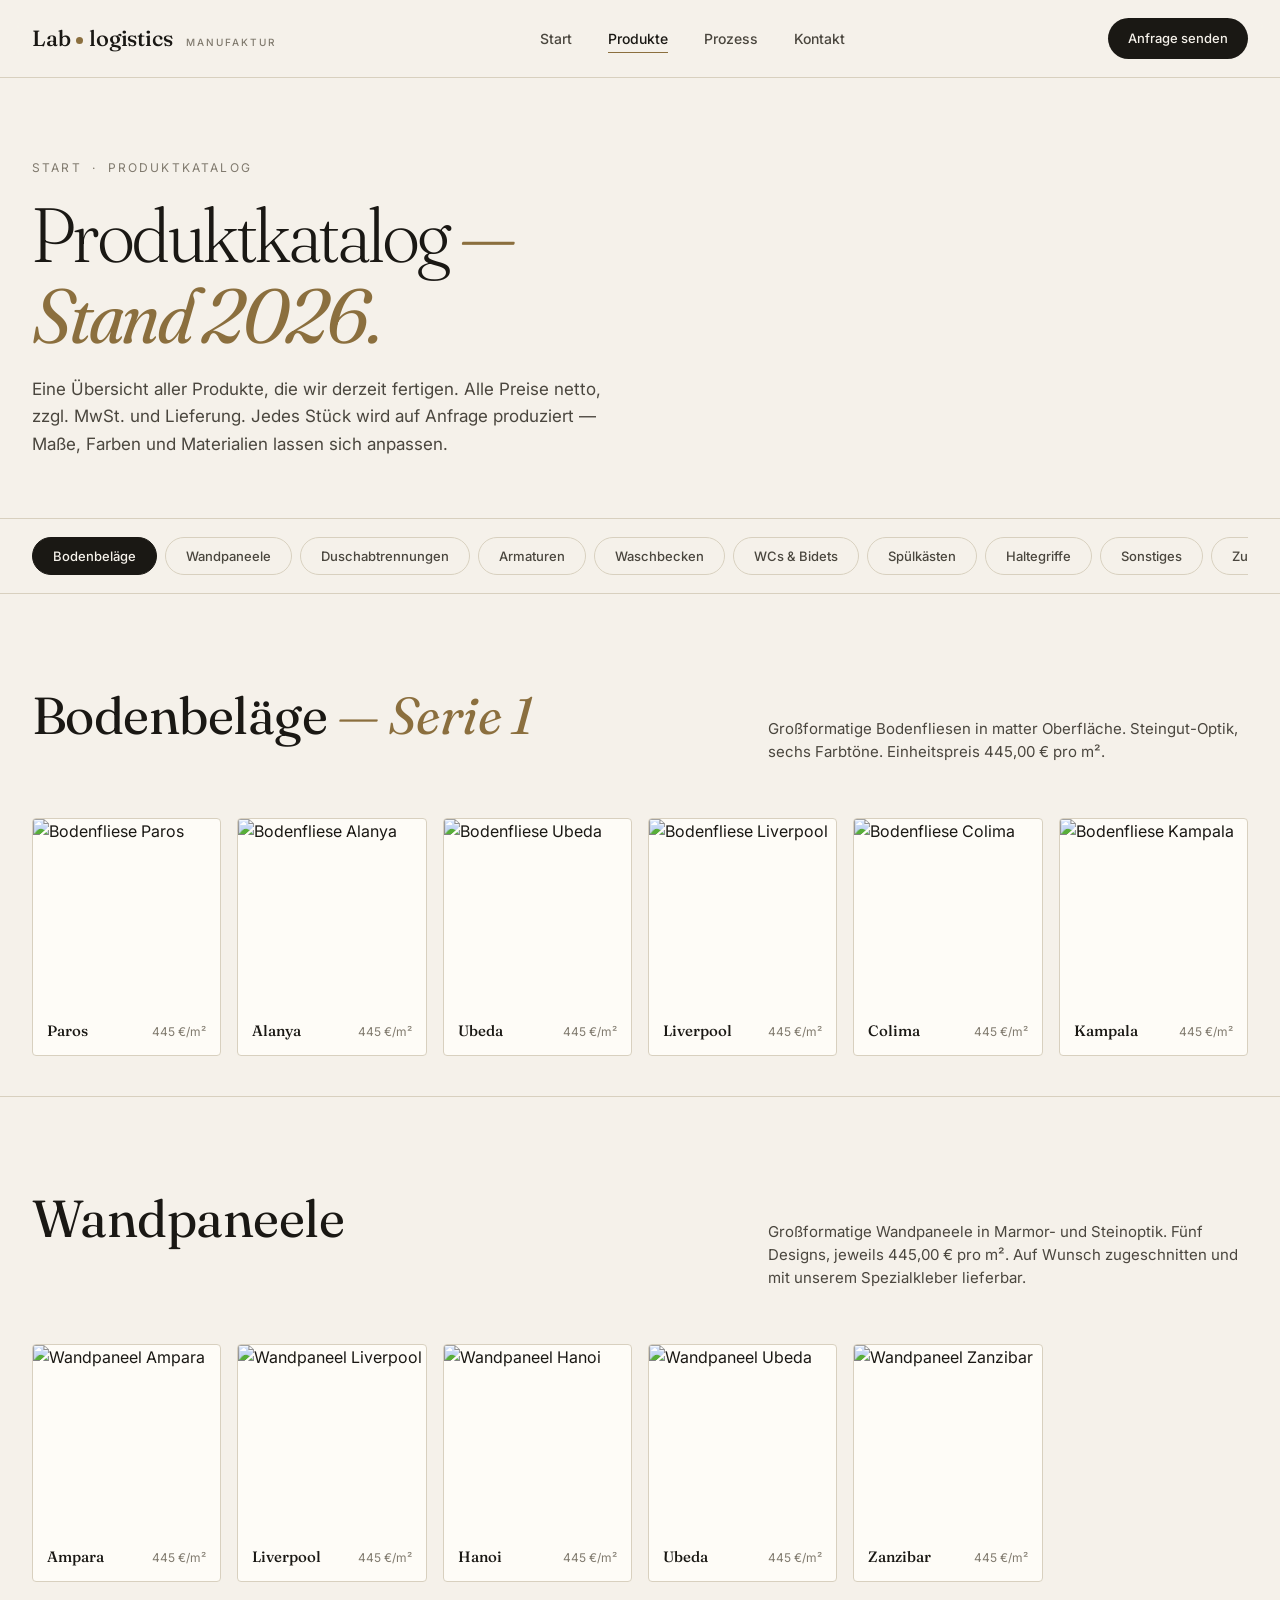
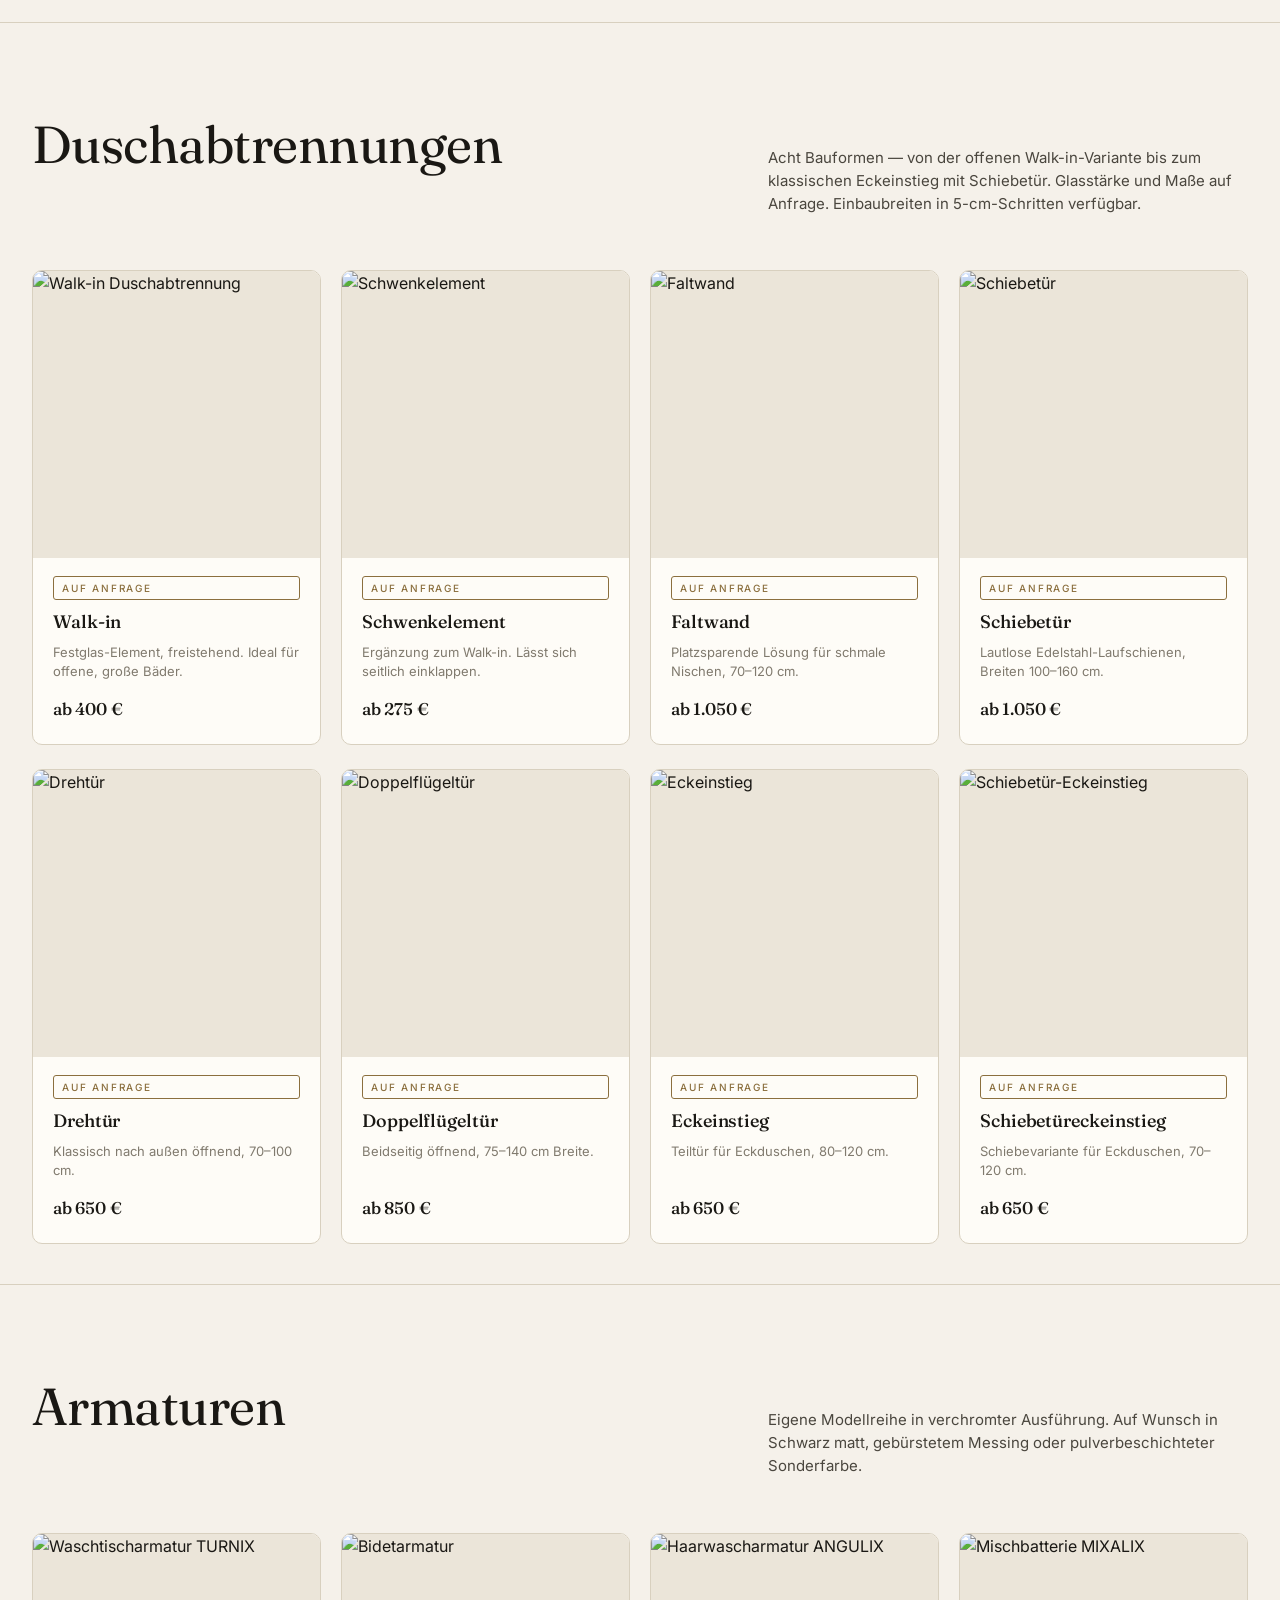
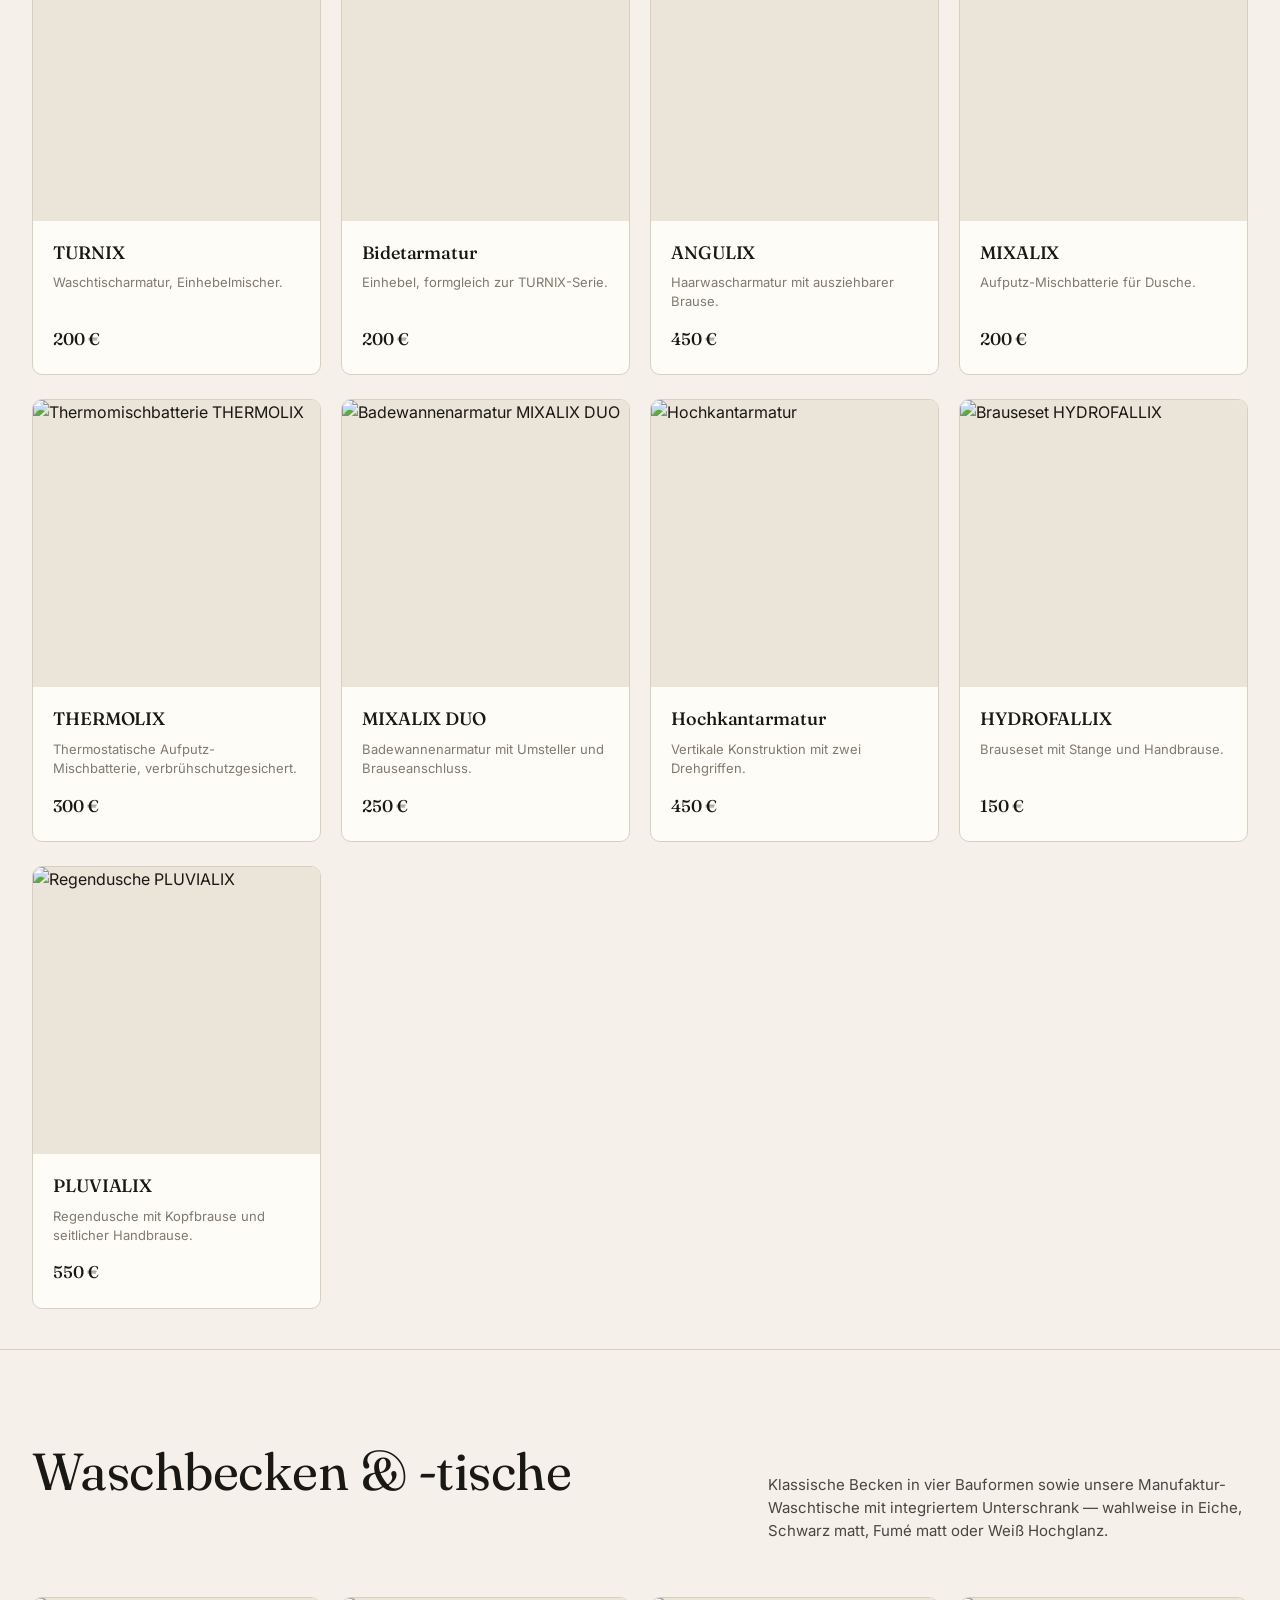
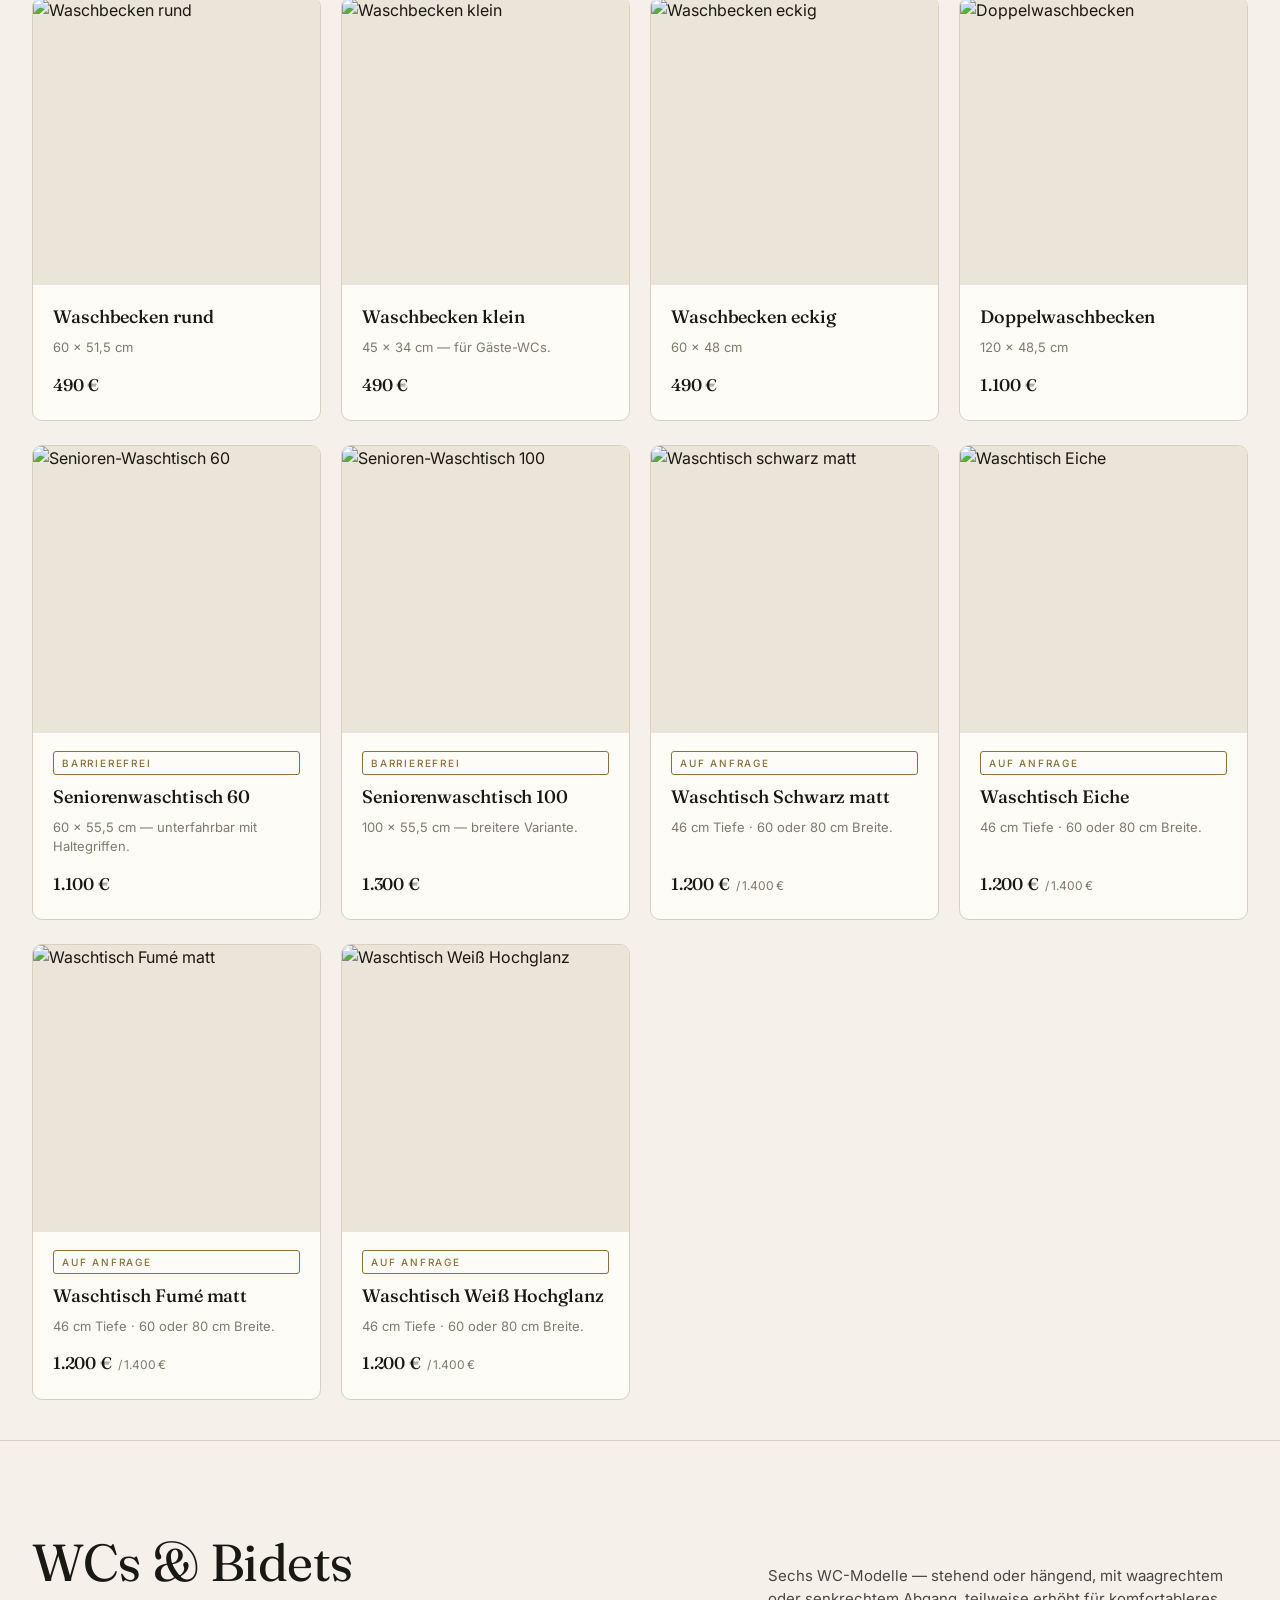
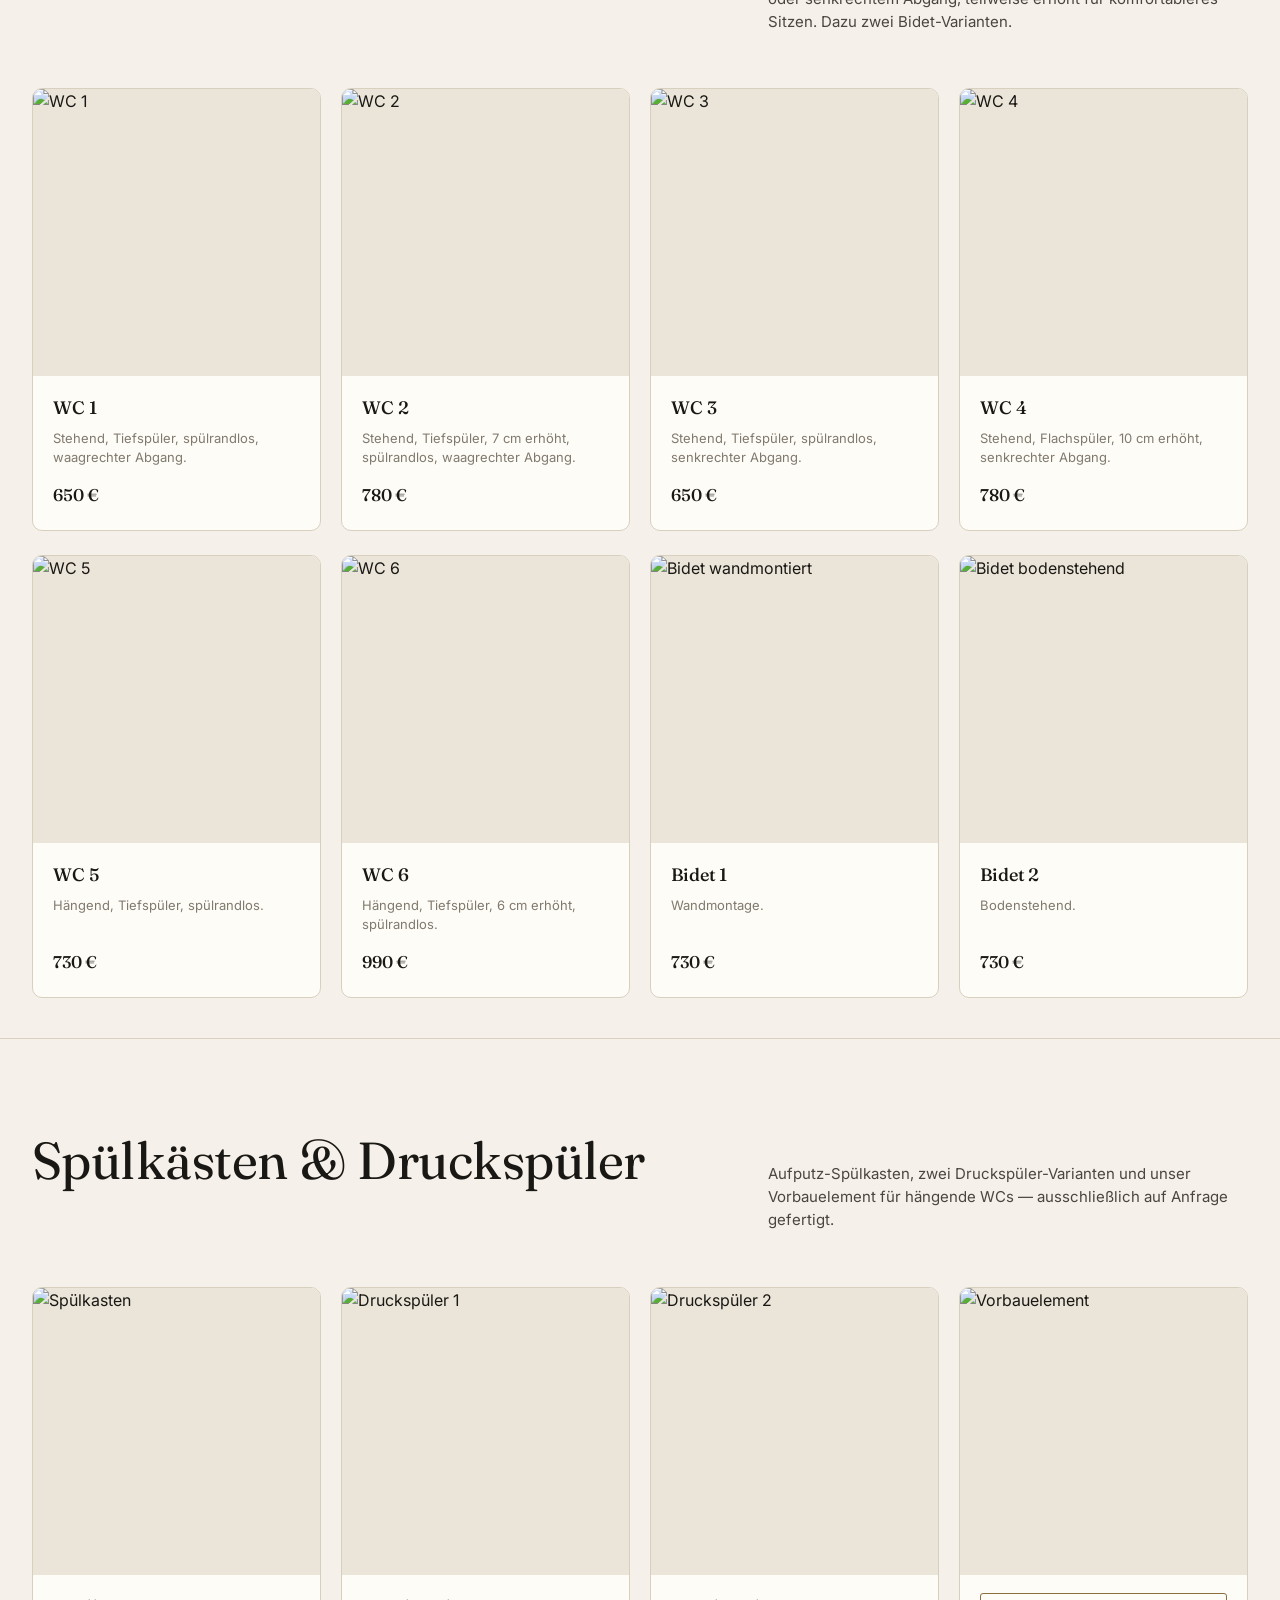
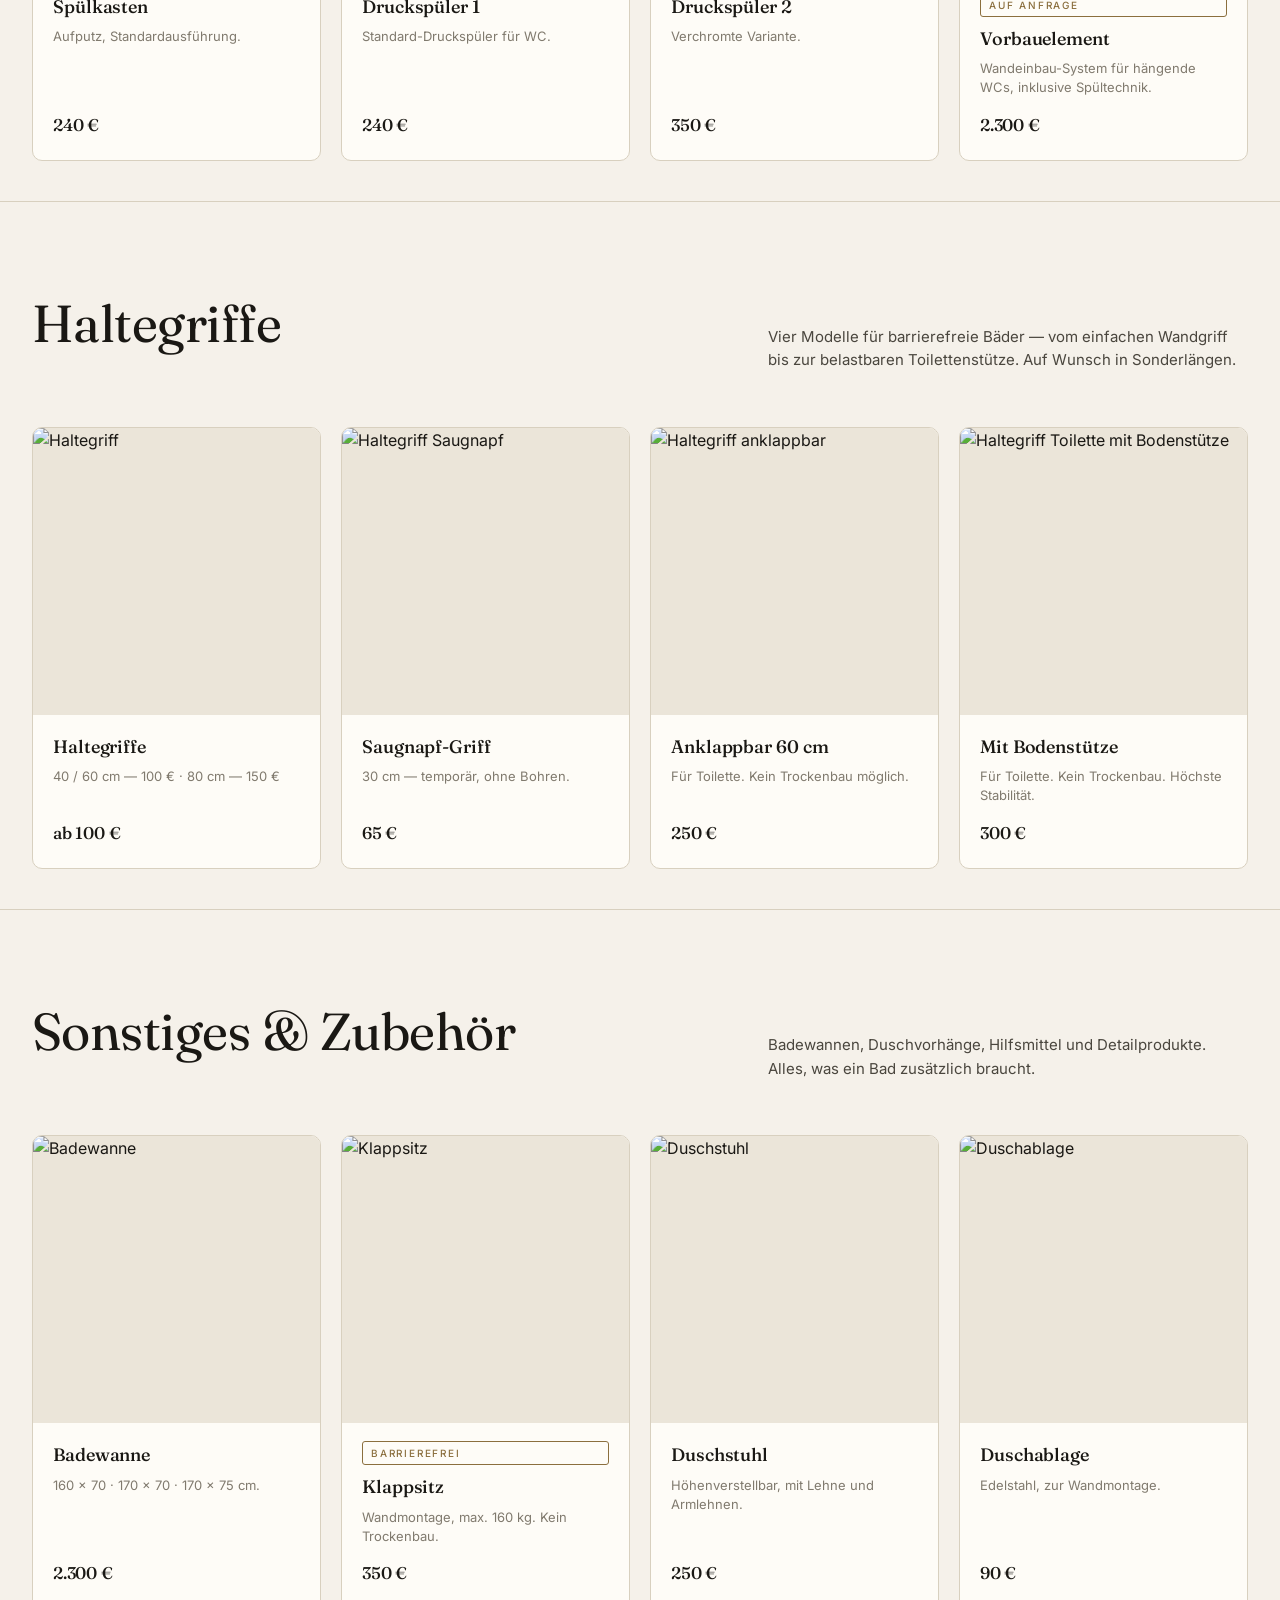
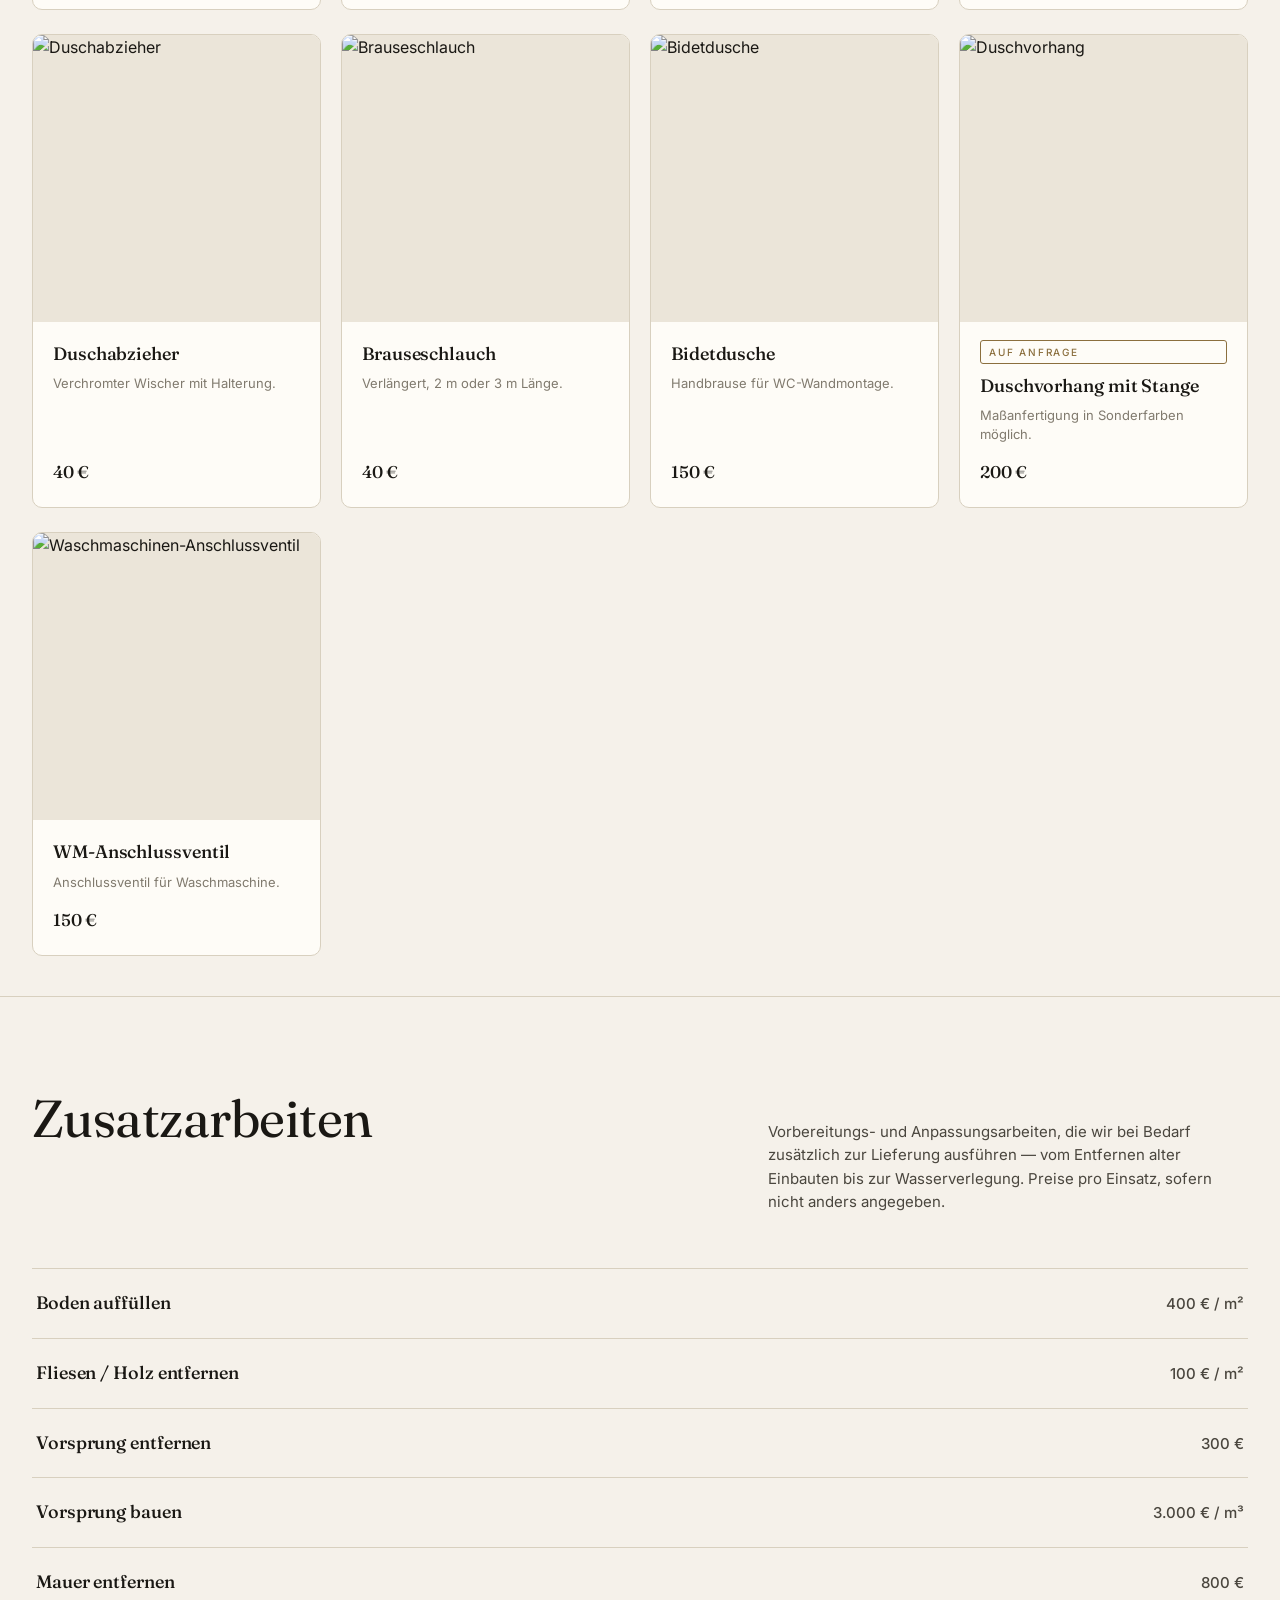
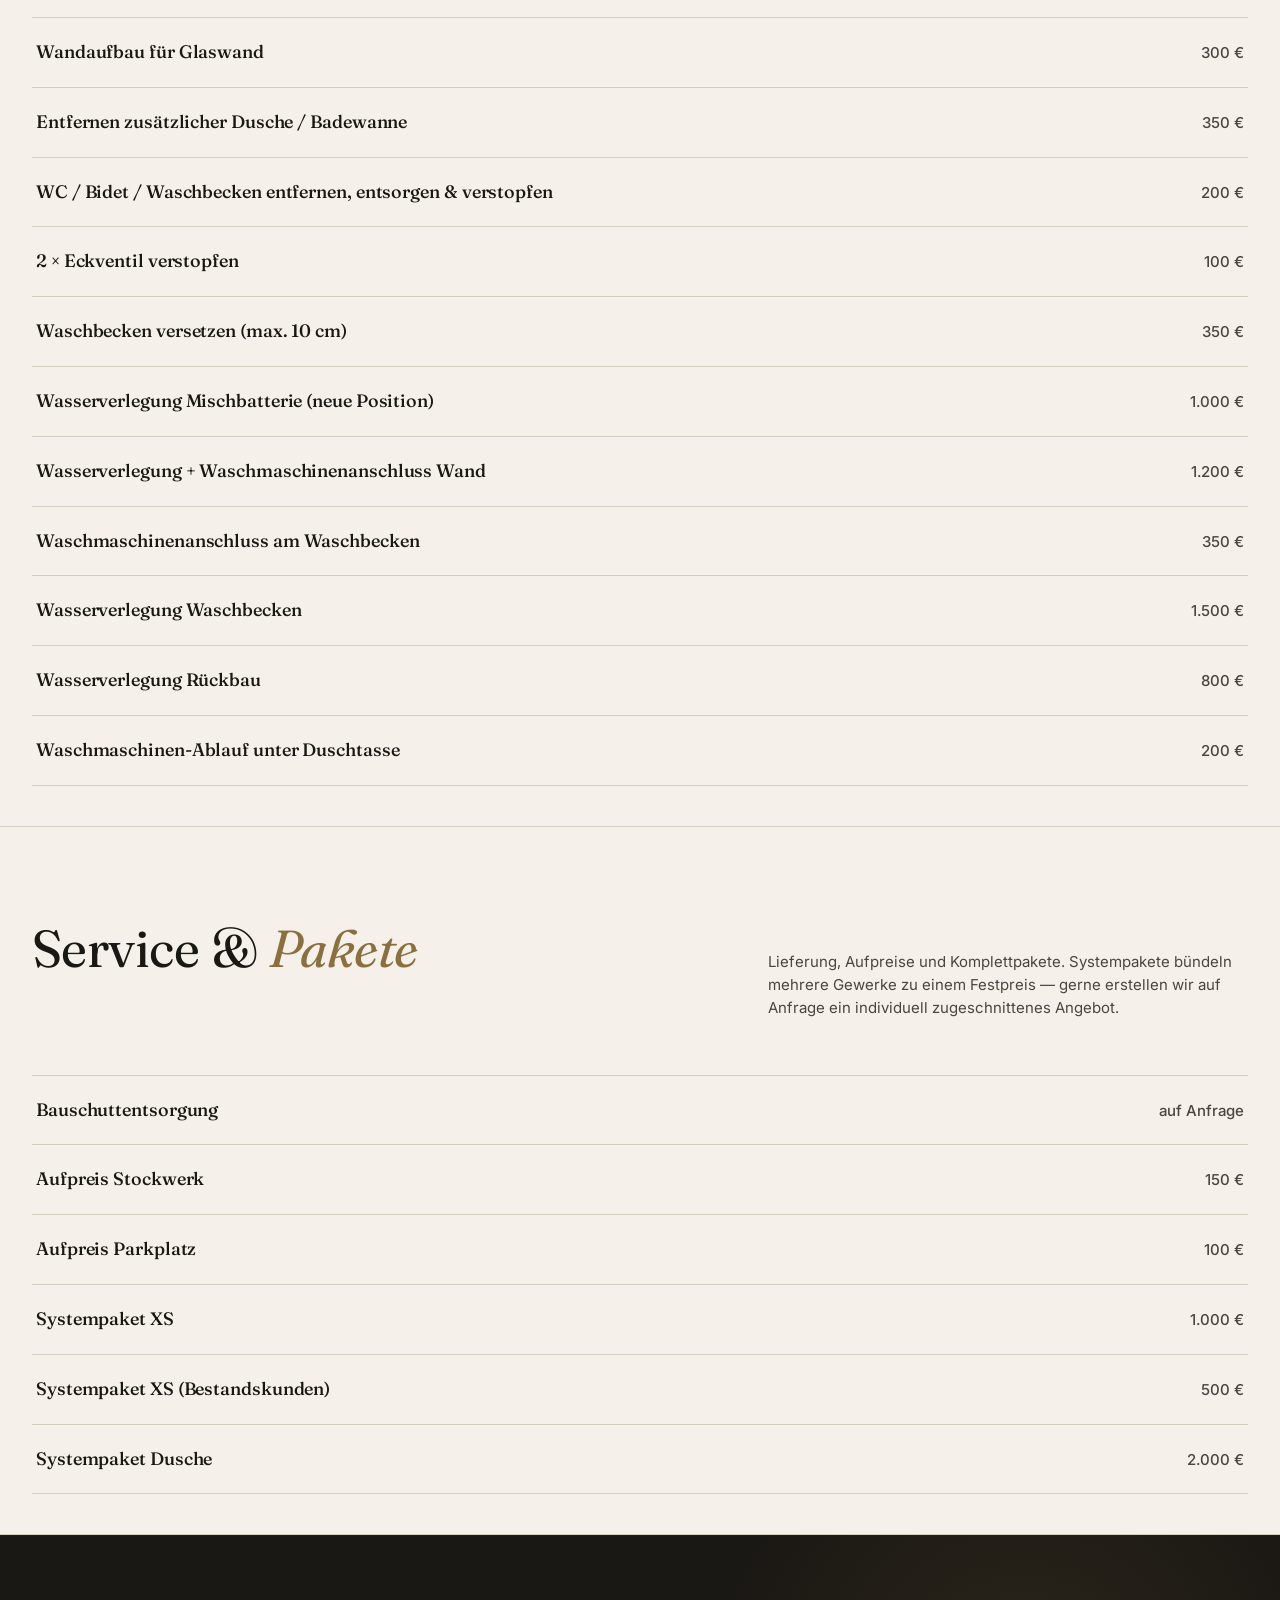
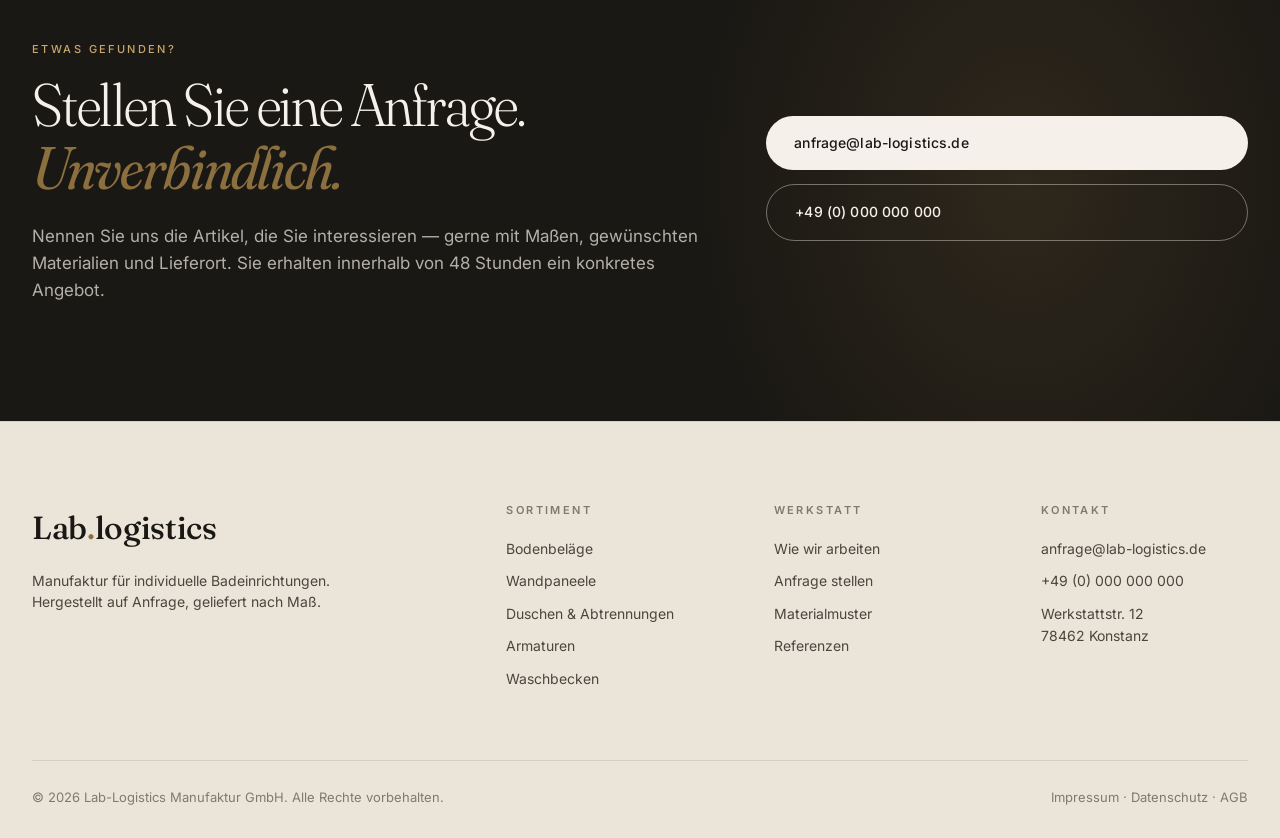
==== produkte.html @ f377625e "Layout + Produkte - ohne Bilder" ====
<!DOCTYPE html>
<html lang="de">
<head>
  <meta charset="UTF-8">
  <meta name="viewport" content="width=device-width, initial-scale=1.0">
  <title>Produktkatalog — Lab-Logistics</title>
  <meta name="description" content="Aktueller Produktkatalog von Lab-Logistics: Bodenbeläge, Wandpaneele, Duschabtrennungen, Armaturen, Waschbecken, WCs und Zubehör — auf Anfrage gefertigt.">
  <link rel="stylesheet" href="style.css">
  <link rel="preconnect" href="https://fonts.googleapis.com">
  <link rel="preconnect" href="https://fonts.gstatic.com" crossorigin>
</head>
<body>

  <!-- ======== NAV ======== -->
  <nav class="nav">
    <div class="nav-inner">
      <a href="index.html" class="brand">
        Lab<span class="dot"></span>logistics
        <small>Manufaktur</small>
      </a>
      <ul class="nav-links">
        <li><a href="index.html">Start</a></li>
        <li><a href="produkte.html" class="active">Produkte</a></li>
        <li><a href="index.html#prozess">Prozess</a></li>
        <li><a href="index.html#kontakt">Kontakt</a></li>
      </ul>
      <a href="index.html#kontakt" class="nav-cta">Anfrage senden</a>
      <button class="nav-toggle" aria-label="Menu">
        <span></span><span></span><span></span>
      </button>
    </div>
  </nav>

  <!-- ======== PAGE HERO ======== -->
  <header class="page-hero">
    <div class="container">
      <div class="breadcrumb">
        <a href="index.html">Start</a> &nbsp;·&nbsp; Produktkatalog
      </div>
      <h1 class="display">Produkt­katalog <em>— Stand 2026.</em></h1>
      <p>
        Eine Übersicht aller Produkte, die wir derzeit fertigen. Alle Preise
        netto, zzgl. MwSt. und Lieferung. Jedes Stück wird auf Anfrage produziert
        — Maße, Farben und Materialien lassen sich anpassen.
      </p>
    </div>
  </header>

  <!-- ======== CATEGORY NAV ======== -->
  <nav class="cat-nav">
    <div class="container">
      <div class="cat-nav-inner">
        <button class="cat-pill active" data-target="boden">Bodenbeläge</button>
        <button class="cat-pill" data-target="wand">Wandpaneele</button>
        <button class="cat-pill" data-target="duschen">Duschabtrennungen</button>
        <button class="cat-pill" data-target="armaturen">Armaturen</button>
        <button class="cat-pill" data-target="waschbecken">Waschbecken</button>
        <button class="cat-pill" data-target="wc">WCs & Bidets</button>
        <button class="cat-pill" data-target="spuelkasten">Spülkästen</button>
        <button class="cat-pill" data-target="haltegriffe">Haltegriffe</button>
        <button class="cat-pill" data-target="sonstiges">Sonstiges</button>
        <button class="cat-pill" data-target="zusatzarbeiten">Zusatzarbeiten</button>
        <button class="cat-pill" data-target="service">Service &amp; Pakete</button>
      </div>
    </div>
  </nav>

  <!-- ======== BÖDEN ======== -->
  <section class="cat-block" id="boden">
    <div class="container">
      <div class="cat-block-head">
        <h2>Boden­beläge <em>— Serie 1</em></h2>
        <p class="lede">
          Großformatige Bodenfliesen in matter Oberfläche. Steingut-Optik, sechs
          Farbtöne. Einheitspreis 445,00 € pro m².
        </p>
      </div>

      <div class="swatch-grid">
        <div class="swatch">
          <div class="tile"><img src="img/products/boden-paros.jpg" alt="Bodenfliese Paros"></div>
          <div class="lbl"><span class="name">Paros</span><span class="pr">445 €/m²</span></div>
        </div>
        <div class="swatch">
          <div class="tile"><img src="img/products/boden-alanya.jpg" alt="Bodenfliese Alanya"></div>
          <div class="lbl"><span class="name">Alanya</span><span class="pr">445 €/m²</span></div>
        </div>
        <div class="swatch">
          <div class="tile"><img src="img/products/boden-ubeda-boden.jpg" alt="Bodenfliese Ubeda"></div>
          <div class="lbl"><span class="name">Ubeda</span><span class="pr">445 €/m²</span></div>
        </div>
        <div class="swatch">
          <div class="tile"><img src="img/products/boden-liverpool-boden.jpg" alt="Bodenfliese Liverpool"></div>
          <div class="lbl"><span class="name">Liverpool</span><span class="pr">445 €/m²</span></div>
        </div>
        <div class="swatch">
          <div class="tile"><img src="img/products/boden-colima.jpg" alt="Bodenfliese Colima"></div>
          <div class="lbl"><span class="name">Colima</span><span class="pr">445 €/m²</span></div>
        </div>
        <div class="swatch">
          <div class="tile"><img src="img/products/boden-kampala.jpg" alt="Bodenfliese Kampala"></div>
          <div class="lbl"><span class="name">Kampala</span><span class="pr">445 €/m²</span></div>
        </div>
      </div>
    </div>
  </section>

  <!-- ======== WANDPANEELE ======== -->
  <section class="cat-block" id="wand">
    <div class="container">
      <div class="cat-block-head">
        <h2>Wand­paneele</h2>
        <p class="lede">
          Großformatige Wandpaneele in Marmor- und Steinoptik. Fünf Designs,
          jeweils 445,00 € pro m². Auf Wunsch zugeschnitten und mit unserem
          Spezialkleber lieferbar.
        </p>
      </div>

      <div class="swatch-grid">
        <div class="swatch">
          <div class="tile"><img src="img/products/wand-ampara.jpg" alt="Wandpaneel Ampara"></div>
          <div class="lbl"><span class="name">Ampara</span><span class="pr">445 €/m²</span></div>
        </div>
        <div class="swatch">
          <div class="tile"><img src="img/products/wand-liverpool-wand.jpg" alt="Wandpaneel Liverpool"></div>
          <div class="lbl"><span class="name">Liverpool</span><span class="pr">445 €/m²</span></div>
        </div>
        <div class="swatch">
          <div class="tile"><img src="img/products/wand-hanoi.jpg" alt="Wandpaneel Hanoi"></div>
          <div class="lbl"><span class="name">Hanoi</span><span class="pr">445 €/m²</span></div>
        </div>
        <div class="swatch">
          <div class="tile"><img src="img/products/wand-ubeda-wand.jpg" alt="Wandpaneel Ubeda"></div>
          <div class="lbl"><span class="name">Ubeda</span><span class="pr">445 €/m²</span></div>
        </div>
        <div class="swatch">
          <div class="tile"><img src="img/products/wand-zanzibar.jpg" alt="Wandpaneel Zanzibar"></div>
          <div class="lbl"><span class="name">Zanzibar</span><span class="pr">445 €/m²</span></div>
        </div>
      </div>
    </div>
  </section>

  <!-- ======== DUSCHABTRENNUNGEN ======== -->
  <section class="cat-block" id="duschen">
    <div class="container">
      <div class="cat-block-head">
        <h2>Dusch­abtrennungen</h2>
        <p class="lede">
          Acht Bauformen — von der offenen Walk-in-Variante bis zum klassischen
          Eckeinstieg mit Schiebetür. Glasstärke und Maße auf Anfrage.
          Einbaubreiten in 5-cm-Schritten verfügbar.
        </p>
      </div>

      <div class="prod-grid">
        <article class="prod">
          <div class="ph"><img src="img/products/dusch-walk-in.jpg" alt="Walk-in Duschabtrennung"></div>
          <div class="prod-body">
            <span class="req-tag">auf Anfrage</span>
            <h3 class="prod-name">Walk-in</h3>
            <p class="prod-meta">Festglas-Element, freistehend. Ideal für offene, große Bäder.</p>
            <span class="prod-price">ab 400 €</span>
          </div>
        </article>

        <article class="prod">
          <div class="ph"><img src="img/products/dusch-schwenkelement.jpg" alt="Schwenkelement"></div>
          <div class="prod-body">
            <span class="req-tag">auf Anfrage</span>
            <h3 class="prod-name">Schwenk­element</h3>
            <p class="prod-meta">Ergänzung zum Walk-in. Lässt sich seitlich einklappen.</p>
            <span class="prod-price">ab 275 €</span>
          </div>
        </article>

        <article class="prod">
          <div class="ph"><img src="img/products/dusch-faltwand.jpg" alt="Faltwand"></div>
          <div class="prod-body">
            <span class="req-tag">auf Anfrage</span>
            <h3 class="prod-name">Faltwand</h3>
            <p class="prod-meta">Platzsparende Lösung für schmale Nischen, 70–120 cm.</p>
            <span class="prod-price">ab 1.050 €</span>
          </div>
        </article>

        <article class="prod">
          <div class="ph"><img src="img/products/dusch-schiebetuer.jpg" alt="Schiebetür"></div>
          <div class="prod-body">
            <span class="req-tag">auf Anfrage</span>
            <h3 class="prod-name">Schiebetür</h3>
            <p class="prod-meta">Lautlose Edelstahl-Laufschienen, Breiten 100–160 cm.</p>
            <span class="prod-price">ab 1.050 €</span>
          </div>
        </article>

        <article class="prod">
          <div class="ph"><img src="img/products/dusch-tuer.jpg" alt="Drehtür"></div>
          <div class="prod-body">
            <span class="req-tag">auf Anfrage</span>
            <h3 class="prod-name">Dreh­tür</h3>
            <p class="prod-meta">Klassisch nach außen öffnend, 70–100 cm.</p>
            <span class="prod-price">ab 650 €</span>
          </div>
        </article>

        <article class="prod">
          <div class="ph"><img src="img/products/dusch-doppelfluegeltuer.jpg" alt="Doppelflügeltür"></div>
          <div class="prod-body">
            <span class="req-tag">auf Anfrage</span>
            <h3 class="prod-name">Doppel­flügeltür</h3>
            <p class="prod-meta">Beidseitig öffnend, 75–140 cm Breite.</p>
            <span class="prod-price">ab 850 €</span>
          </div>
        </article>

        <article class="prod">
          <div class="ph"><img src="img/products/dusch-eckeinstieg.jpg" alt="Eckeinstieg"></div>
          <div class="prod-body">
            <span class="req-tag">auf Anfrage</span>
            <h3 class="prod-name">Eck­einstieg</h3>
            <p class="prod-meta">Teiltür für Eckduschen, 80–120 cm.</p>
            <span class="prod-price">ab 650 €</span>
          </div>
        </article>

        <article class="prod">
          <div class="ph"><img src="img/products/dusch-schiebetuereckeinstieg.jpg" alt="Schiebetür-Eckeinstieg"></div>
          <div class="prod-body">
            <span class="req-tag">auf Anfrage</span>
            <h3 class="prod-name">Schiebetür­eckeinstieg</h3>
            <p class="prod-meta">Schiebevariante für Eckduschen, 70–120 cm.</p>
            <span class="prod-price">ab 650 €</span>
          </div>
        </article>
      </div>
    </div>
  </section>

  <!-- ======== ARMATUREN ======== -->
  <section class="cat-block" id="armaturen">
    <div class="container">
      <div class="cat-block-head">
        <h2>Armaturen</h2>
        <p class="lede">
          Eigene Modellreihe in verchromter Ausführung. Auf Wunsch in Schwarz
          matt, gebürstetem Messing oder pulverbeschichteter Sonderfarbe.
        </p>
      </div>

      <div class="prod-grid">
        <article class="prod">
          <div class="ph"><img src="img/products/armatur-waschtisch.jpg" alt="Waschtischarmatur TURNIX"></div>
          <div class="prod-body">
            <h3 class="prod-name">TURNIX</h3>
            <p class="prod-meta">Waschtischarmatur, Einhebelmischer.</p>
            <span class="prod-price">200 €</span>
          </div>
        </article>

        <article class="prod">
          <div class="ph"><img src="img/products/armatur-bidet.jpg" alt="Bidetarmatur"></div>
          <div class="prod-body">
            <h3 class="prod-name">Bidet­armatur</h3>
            <p class="prod-meta">Einhebel, formgleich zur TURNIX-Serie.</p>
            <span class="prod-price">200 €</span>
          </div>
        </article>

        <article class="prod">
          <div class="ph"><img src="img/products/armatur-haarwasch.jpg" alt="Haarwascharmatur ANGULIX"></div>
          <div class="prod-body">
            <h3 class="prod-name">ANGULIX</h3>
            <p class="prod-meta">Haarwascharmatur mit ausziehbarer Brause.</p>
            <span class="prod-price">450 €</span>
          </div>
        </article>

        <article class="prod">
          <div class="ph"><img src="img/products/armatur-mischbatterie.jpg" alt="Mischbatterie MIXALIX"></div>
          <div class="prod-body">
            <h3 class="prod-name">MIXALIX</h3>
            <p class="prod-meta">Aufputz-Mischbatterie für Dusche.</p>
            <span class="prod-price">200 €</span>
          </div>
        </article>

        <article class="prod">
          <div class="ph"><img src="img/products/armatur-thermo.jpg" alt="Thermomischbatterie THERMOLIX"></div>
          <div class="prod-body">
            <h3 class="prod-name">THERMOLIX</h3>
            <p class="prod-meta">Thermostatische Aufputz-Mischbatterie, verbrühschutzgesichert.</p>
            <span class="prod-price">300 €</span>
          </div>
        </article>

        <article class="prod">
          <div class="ph"><img src="img/products/armatur-badewanne.jpg" alt="Badewannenarmatur MIXALIX DUO"></div>
          <div class="prod-body">
            <h3 class="prod-name">MIXALIX DUO</h3>
            <p class="prod-meta">Badewannenarmatur mit Umsteller und Brauseanschluss.</p>
            <span class="prod-price">250 €</span>
          </div>
        </article>

        <article class="prod">
          <div class="ph"><img src="img/products/armatur-hochkant.jpg" alt="Hochkantarmatur"></div>
          <div class="prod-body">
            <h3 class="prod-name">Hochkant­armatur</h3>
            <p class="prod-meta">Vertikale Konstruktion mit zwei Drehgriffen.</p>
            <span class="prod-price">450 €</span>
          </div>
        </article>

        <article class="prod">
          <div class="ph"><img src="img/products/armatur-brauseset.jpg" alt="Brauseset HYDROFALLIX"></div>
          <div class="prod-body">
            <h3 class="prod-name">HYDROFALLIX</h3>
            <p class="prod-meta">Brauseset mit Stange und Handbrause.</p>
            <span class="prod-price">150 €</span>
          </div>
        </article>

        <article class="prod">
          <div class="ph"><img src="img/products/armatur-regendusche.jpg" alt="Regendusche PLUVIALIX"></div>
          <div class="prod-body">
            <h3 class="prod-name">PLUVIALIX</h3>
            <p class="prod-meta">Regendusche mit Kopfbrause und seitlicher Handbrause.</p>
            <span class="prod-price">550 €</span>
          </div>
        </article>
      </div>
    </div>
  </section>

  <!-- ======== WASCHBECKEN ======== -->
  <section class="cat-block" id="waschbecken">
    <div class="container">
      <div class="cat-block-head">
        <h2>Wasch­becken &amp; -tische</h2>
        <p class="lede">
          Klassische Becken in vier Bauformen sowie unsere Manufaktur-Waschtische
          mit integriertem Unterschrank — wahlweise in Eiche, Schwarz matt,
          Fumé matt oder Weiß Hochglanz.
        </p>
      </div>

      <div class="prod-grid">
        <article class="prod">
          <div class="ph"><img src="img/products/wb-rund.jpg" alt="Waschbecken rund"></div>
          <div class="prod-body">
            <h3 class="prod-name">Waschbecken rund</h3>
            <p class="prod-meta">60 × 51,5 cm</p>
            <span class="prod-price">490 €</span>
          </div>
        </article>

        <article class="prod">
          <div class="ph"><img src="img/products/wb-klein.jpg" alt="Waschbecken klein"></div>
          <div class="prod-body">
            <h3 class="prod-name">Waschbecken klein</h3>
            <p class="prod-meta">45 × 34 cm — für Gäste-WCs.</p>
            <span class="prod-price">490 €</span>
          </div>
        </article>

        <article class="prod">
          <div class="ph"><img src="img/products/wb-eckig.jpg" alt="Waschbecken eckig"></div>
          <div class="prod-body">
            <h3 class="prod-name">Waschbecken eckig</h3>
            <p class="prod-meta">60 × 48 cm</p>
            <span class="prod-price">490 €</span>
          </div>
        </article>

        <article class="prod">
          <div class="ph"><img src="img/products/wb-doppel.jpg" alt="Doppelwaschbecken"></div>
          <div class="prod-body">
            <h3 class="prod-name">Doppel­waschbecken</h3>
            <p class="prod-meta">120 × 48,5 cm</p>
            <span class="prod-price">1.100 €</span>
          </div>
        </article>

        <article class="prod">
          <div class="ph"><img src="img/products/wb-senior-60.jpg" alt="Senioren-Waschtisch 60"></div>
          <div class="prod-body">
            <span class="req-tag">barrierefrei</span>
            <h3 class="prod-name">Senioren­waschtisch 60</h3>
            <p class="prod-meta">60 × 55,5 cm — unterfahrbar mit Haltegriffen.</p>
            <span class="prod-price">1.100 €</span>
          </div>
        </article>

        <article class="prod">
          <div class="ph"><img src="img/products/wb-senior-100.jpg" alt="Senioren-Waschtisch 100"></div>
          <div class="prod-body">
            <span class="req-tag">barrierefrei</span>
            <h3 class="prod-name">Senioren­waschtisch 100</h3>
            <p class="prod-meta">100 × 55,5 cm — breitere Variante.</p>
            <span class="prod-price">1.300 €</span>
          </div>
        </article>

        <article class="prod">
          <div class="ph"><img src="img/products/wb-schwarz.jpg" alt="Waschtisch schwarz matt"></div>
          <div class="prod-body">
            <span class="req-tag">auf Anfrage</span>
            <h3 class="prod-name">Wasch­tisch Schwarz matt</h3>
            <p class="prod-meta">46 cm Tiefe · 60 oder 80 cm Breite.</p>
            <span class="prod-price">1.200 € <small>/ 1.400 €</small></span>
          </div>
        </article>

        <article class="prod">
          <div class="ph"><img src="img/products/wb-eiche.jpg" alt="Waschtisch Eiche"></div>
          <div class="prod-body">
            <span class="req-tag">auf Anfrage</span>
            <h3 class="prod-name">Wasch­tisch Eiche</h3>
            <p class="prod-meta">46 cm Tiefe · 60 oder 80 cm Breite.</p>
            <span class="prod-price">1.200 € <small>/ 1.400 €</small></span>
          </div>
        </article>

        <article class="prod">
          <div class="ph"><img src="img/products/wb-fume.jpg" alt="Waschtisch Fumé matt"></div>
          <div class="prod-body">
            <span class="req-tag">auf Anfrage</span>
            <h3 class="prod-name">Wasch­tisch Fumé matt</h3>
            <p class="prod-meta">46 cm Tiefe · 60 oder 80 cm Breite.</p>
            <span class="prod-price">1.200 € <small>/ 1.400 €</small></span>
          </div>
        </article>

        <article class="prod">
          <div class="ph"><img src="img/products/wb-weiss.jpg" alt="Waschtisch Weiß Hochglanz"></div>
          <div class="prod-body">
            <span class="req-tag">auf Anfrage</span>
            <h3 class="prod-name">Wasch­tisch Weiß Hochglanz</h3>
            <p class="prod-meta">46 cm Tiefe · 60 oder 80 cm Breite.</p>
            <span class="prod-price">1.200 € <small>/ 1.400 €</small></span>
          </div>
        </article>
      </div>
    </div>
  </section>

  <!-- ======== TOILETTEN ======== -->
  <section class="cat-block" id="wc">
    <div class="container">
      <div class="cat-block-head">
        <h2>WCs &amp; Bidets</h2>
        <p class="lede">
          Sechs WC-Modelle — stehend oder hängend, mit waagrechtem oder
          senkrechtem Abgang, teilweise erhöht für komfortableres Sitzen.
          Dazu zwei Bidet-Varianten.
        </p>
      </div>

      <div class="prod-grid">
        <article class="prod">
          <div class="ph"><img src="img/products/wc-wc1.jpg" alt="WC 1"></div>
          <div class="prod-body">
            <h3 class="prod-name">WC 1</h3>
            <p class="prod-meta">Stehend, Tiefspüler, spülrandlos, waagrechter Abgang.</p>
            <span class="prod-price">650 €</span>
          </div>
        </article>

        <article class="prod">
          <div class="ph"><img src="img/products/wc-wc2.jpg" alt="WC 2"></div>
          <div class="prod-body">
            <h3 class="prod-name">WC 2</h3>
            <p class="prod-meta">Stehend, Tiefspüler, 7 cm erhöht, spülrandlos, waagrechter Abgang.</p>
            <span class="prod-price">780 €</span>
          </div>
        </article>

        <article class="prod">
          <div class="ph"><img src="img/products/wc-wc3.jpg" alt="WC 3"></div>
          <div class="prod-body">
            <h3 class="prod-name">WC 3</h3>
            <p class="prod-meta">Stehend, Tiefspüler, spülrandlos, senkrechter Abgang.</p>
            <span class="prod-price">650 €</span>
          </div>
        </article>

        <article class="prod">
          <div class="ph"><img src="img/products/wc-wc4.jpg" alt="WC 4"></div>
          <div class="prod-body">
            <h3 class="prod-name">WC 4</h3>
            <p class="prod-meta">Stehend, Flachspüler, 10 cm erhöht, senkrechter Abgang.</p>
            <span class="prod-price">780 €</span>
          </div>
        </article>

        <article class="prod">
          <div class="ph"><img src="img/products/wc-wc5.jpg" alt="WC 5"></div>
          <div class="prod-body">
            <h3 class="prod-name">WC 5</h3>
            <p class="prod-meta">Hängend, Tiefspüler, spülrandlos.</p>
            <span class="prod-price">730 €</span>
          </div>
        </article>

        <article class="prod">
          <div class="ph"><img src="img/products/wc-wc6.jpg" alt="WC 6"></div>
          <div class="prod-body">
            <h3 class="prod-name">WC 6</h3>
            <p class="prod-meta">Hängend, Tiefspüler, 6 cm erhöht, spülrandlos.</p>
            <span class="prod-price">990 €</span>
          </div>
        </article>

        <article class="prod">
          <div class="ph"><img src="img/products/wc-bidet1.jpg" alt="Bidet wandmontiert"></div>
          <div class="prod-body">
            <h3 class="prod-name">Bidet 1</h3>
            <p class="prod-meta">Wandmontage.</p>
            <span class="prod-price">730 €</span>
          </div>
        </article>

        <article class="prod">
          <div class="ph"><img src="img/products/wc-bidet2.jpg" alt="Bidet bodenstehend"></div>
          <div class="prod-body">
            <h3 class="prod-name">Bidet 2</h3>
            <p class="prod-meta">Bodenstehend.</p>
            <span class="prod-price">730 €</span>
          </div>
        </article>
      </div>
    </div>
  </section>

  <!-- ======== SPÜLKASTEN ======== -->
  <section class="cat-block" id="spuelkasten">
    <div class="container">
      <div class="cat-block-head">
        <h2>Spül­kästen &amp; Druck­spüler</h2>
        <p class="lede">
          Aufputz-Spülkasten, zwei Druckspüler-Varianten und unser Vorbauelement
          für hängende WCs — ausschließlich auf Anfrage gefertigt.
        </p>
      </div>

      <div class="prod-grid">
        <article class="prod">
          <div class="ph"><img src="img/products/sp-spuelkasten.jpg" alt="Spülkasten"></div>
          <div class="prod-body">
            <h3 class="prod-name">Spül­kasten</h3>
            <p class="prod-meta">Aufputz, Standard­ausführung.</p>
            <span class="prod-price">240 €</span>
          </div>
        </article>

        <article class="prod">
          <div class="ph"><img src="img/products/sp-druck1.jpg" alt="Druckspüler 1"></div>
          <div class="prod-body">
            <h3 class="prod-name">Druck­spüler 1</h3>
            <p class="prod-meta">Standard-Druckspüler für WC.</p>
            <span class="prod-price">240 €</span>
          </div>
        </article>

        <article class="prod">
          <div class="ph"><img src="img/products/sp-druck2.jpg" alt="Druckspüler 2"></div>
          <div class="prod-body">
            <h3 class="prod-name">Druck­spüler 2</h3>
            <p class="prod-meta">Verchromte Variante.</p>
            <span class="prod-price">350 €</span>
          </div>
        </article>

        <article class="prod">
          <div class="ph"><img src="img/products/sp-vorbau.jpg" alt="Vorbauelement"></div>
          <div class="prod-body">
            <span class="req-tag">auf Anfrage</span>
            <h3 class="prod-name">Vorbau­element</h3>
            <p class="prod-meta">Wandeinbau-System für hängende WCs, inklusive Spültechnik.</p>
            <span class="prod-price">2.300 €</span>
          </div>
        </article>
      </div>
    </div>
  </section>

  <!-- ======== HALTEGRIFFE ======== -->
  <section class="cat-block" id="haltegriffe">
    <div class="container">
      <div class="cat-block-head">
        <h2>Halte­griffe</h2>
        <p class="lede">
          Vier Modelle für barrierefreie Bäder — vom einfachen Wandgriff bis
          zur belastbaren Toiletten­stütze. Auf Wunsch in Sonderlängen.
        </p>
      </div>

      <div class="prod-grid">
        <article class="prod">
          <div class="ph"><img src="img/products/hg-griff.jpg" alt="Haltegriff"></div>
          <div class="prod-body">
            <h3 class="prod-name">Halte­griffe</h3>
            <p class="prod-meta">40 / 60 cm — 100 € · 80 cm — 150 €</p>
            <span class="prod-price">ab 100 €</span>
          </div>
        </article>

        <article class="prod">
          <div class="ph"><img src="img/products/hg-saugnapf.jpg" alt="Haltegriff Saugnapf"></div>
          <div class="prod-body">
            <h3 class="prod-name">Saug­napf-Griff</h3>
            <p class="prod-meta">30 cm — temporär, ohne Bohren.</p>
            <span class="prod-price">65 €</span>
          </div>
        </article>

        <article class="prod">
          <div class="ph"><img src="img/products/hg-klappbar.jpg" alt="Haltegriff anklappbar"></div>
          <div class="prod-body">
            <h3 class="prod-name">Anklappbar 60 cm</h3>
            <p class="prod-meta">Für Toilette. Kein Trocken­bau möglich.</p>
            <span class="prod-price">250 €</span>
          </div>
        </article>

        <article class="prod">
          <div class="ph"><img src="img/products/hg-toilette.jpg" alt="Haltegriff Toilette mit Bodenstütze"></div>
          <div class="prod-body">
            <h3 class="prod-name">Mit Boden­stütze</h3>
            <p class="prod-meta">Für Toilette. Kein Trockenbau. Höchste Stabilität.</p>
            <span class="prod-price">300 €</span>
          </div>
        </article>
      </div>
    </div>
  </section>

  <!-- ======== SONSTIGES ======== -->
  <section class="cat-block" id="sonstiges">
    <div class="container">
      <div class="cat-block-head">
        <h2>Sonstiges &amp; Zubehör</h2>
        <p class="lede">
          Badewannen, Duschvorhänge, Hilfsmittel und Detailprodukte. Alles, was
          ein Bad zusätzlich braucht.
        </p>
      </div>

      <div class="prod-grid">
        <article class="prod">
          <div class="ph"><img src="img/products/so-badewanne.jpg" alt="Badewanne"></div>
          <div class="prod-body">
            <h3 class="prod-name">Bade­wanne</h3>
            <p class="prod-meta">160 × 70 · 170 × 70 · 170 × 75 cm.</p>
            <span class="prod-price">2.300 €</span>
          </div>
        </article>

        <article class="prod">
          <div class="ph"><img src="img/products/so-klappsitz.jpg" alt="Klappsitz"></div>
          <div class="prod-body">
            <span class="req-tag">barrierefrei</span>
            <h3 class="prod-name">Klapp­sitz</h3>
            <p class="prod-meta">Wandmontage, max. 160 kg. Kein Trockenbau.</p>
            <span class="prod-price">350 €</span>
          </div>
        </article>

        <article class="prod">
          <div class="ph"><img src="img/products/so-duschstuhl.jpg" alt="Duschstuhl"></div>
          <div class="prod-body">
            <h3 class="prod-name">Dusch­stuhl</h3>
            <p class="prod-meta">Höhenverstellbar, mit Lehne und Armlehnen.</p>
            <span class="prod-price">250 €</span>
          </div>
        </article>

        <article class="prod">
          <div class="ph"><img src="img/products/so-ablage.jpg" alt="Duschablage"></div>
          <div class="prod-body">
            <h3 class="prod-name">Dusch­ablage</h3>
            <p class="prod-meta">Edelstahl, zur Wandmontage.</p>
            <span class="prod-price">90 €</span>
          </div>
        </article>

        <article class="prod">
          <div class="ph"><img src="img/products/so-abzieher.jpg" alt="Duschabzieher"></div>
          <div class="prod-body">
            <h3 class="prod-name">Dusch­abzieher</h3>
            <p class="prod-meta">Verchromter Wischer mit Halterung.</p>
            <span class="prod-price">40 €</span>
          </div>
        </article>

        <article class="prod">
          <div class="ph"><img src="img/products/so-schlauch.jpg" alt="Brauseschlauch"></div>
          <div class="prod-body">
            <h3 class="prod-name">Brause­schlauch</h3>
            <p class="prod-meta">Verlängert, 2 m oder 3 m Länge.</p>
            <span class="prod-price">40 €</span>
          </div>
        </article>

        <article class="prod">
          <div class="ph"><img src="img/products/so-bidetdusche.jpg" alt="Bidetdusche"></div>
          <div class="prod-body">
            <h3 class="prod-name">Bidet­dusche</h3>
            <p class="prod-meta">Handbrause für WC-Wandmontage.</p>
            <span class="prod-price">150 €</span>
          </div>
        </article>

        <article class="prod">
          <div class="ph"><img src="img/products/so-vorhang.jpg" alt="Duschvorhang"></div>
          <div class="prod-body">
            <span class="req-tag">auf Anfrage</span>
            <h3 class="prod-name">Dusch­vorhang mit Stange</h3>
            <p class="prod-meta">Maßanfertigung in Sonderfarben möglich.</p>
            <span class="prod-price">200 €</span>
          </div>
        </article>

        <article class="prod">
          <div class="ph"><img src="img/products/so-ventil.jpg" alt="Waschmaschinen-Anschlussventil"></div>
          <div class="prod-body">
            <h3 class="prod-name">WM-Anschluss­ventil</h3>
            <p class="prod-meta">Anschlussventil für Waschmaschine.</p>
            <span class="prod-price">150 €</span>
          </div>
        </article>
      </div>
    </div>
  </section>

  <!-- ======== ZUSATZARBEITEN ======== -->
  <section class="cat-block" id="zusatzarbeiten">
    <div class="container">
      <div class="cat-block-head">
        <h2>Zusatz­arbeiten</h2>
        <p class="lede">
          Vorbereitungs- und Anpassungsarbeiten, die wir bei Bedarf zusätzlich
          zur Lieferung ausführen — vom Entfernen alter Einbauten bis zur
          Wasserverlegung. Preise pro Einsatz, sofern nicht anders angegeben.
        </p>
      </div>

      <ul class="service-list">
        <li><span class="service-name">Boden auffüllen</span><span class="service-price">400 € / m²</span></li>
        <li><span class="service-name">Fliesen / Holz entfernen</span><span class="service-price">100 € / m²</span></li>
        <li><span class="service-name">Vorsprung entfernen</span><span class="service-price">300 €</span></li>
        <li><span class="service-name">Vorsprung bauen</span><span class="service-price">3.000 € / m³</span></li>
        <li><span class="service-name">Mauer entfernen</span><span class="service-price">800 €</span></li>
        <li><span class="service-name">Wandaufbau für Glaswand</span><span class="service-price">300 €</span></li>
        <li><span class="service-name">Entfernen zusätzlicher Dusche / Badewanne</span><span class="service-price">350 €</span></li>
        <li><span class="service-name">WC / Bidet / Waschbecken entfernen, entsorgen &amp; verstopfen</span><span class="service-price">200 €</span></li>
        <li><span class="service-name">2 × Eckventil verstopfen</span><span class="service-price">100 €</span></li>
        <li><span class="service-name">Waschbecken versetzen (max. 10 cm)</span><span class="service-price">350 €</span></li>
        <li><span class="service-name">Wasserverlegung Mischbatterie (neue Position)</span><span class="service-price">1.000 €</span></li>
        <li><span class="service-name">Wasserverlegung + Waschmaschinenanschluss Wand</span><span class="service-price">1.200 €</span></li>
        <li><span class="service-name">Waschmaschinenanschluss am Waschbecken</span><span class="service-price">350 €</span></li>
        <li><span class="service-name">Wasserverlegung Waschbecken</span><span class="service-price">1.500 €</span></li>
        <li><span class="service-name">Wasserverlegung Rückbau</span><span class="service-price">800 €</span></li>
        <li><span class="service-name">Waschmaschinen-Ablauf unter Duschtasse</span><span class="service-price">200 €</span></li>
      </ul>
    </div>
  </section>

  <!-- ======== SERVICE & PAKETE ======== -->
  <section class="cat-block" id="service">
    <div class="container">
      <div class="cat-block-head">
        <h2>Service &amp; <em>Pakete</em></h2>
        <p class="lede">
          Lieferung, Aufpreise und Komplettpakete. Systempakete bündeln mehrere
          Gewerke zu einem Festpreis — gerne erstellen wir auf Anfrage ein
          individuell zugeschnittenes Angebot.
        </p>
      </div>

      <ul class="service-list">
        <li><span class="service-name">Bauschutt­entsorgung</span><span class="service-price">auf Anfrage</span></li>
        <li><span class="service-name">Aufpreis Stockwerk</span><span class="service-price">150 €</span></li>
        <li><span class="service-name">Aufpreis Parkplatz</span><span class="service-price">100 €</span></li>
        <li><span class="service-name">Systempaket XS</span><span class="service-price">1.000 €</span></li>
        <li><span class="service-name">Systempaket XS (Bestandskunden)</span><span class="service-price">500 €</span></li>
        <li><span class="service-name">Systempaket Dusche</span><span class="service-price">2.000 €</span></li>
      </ul>
    </div>
  </section>

  <!-- ======== CTA ======== -->
  <section class="cta-band" id="kontakt">
    <div class="container">
      <div class="cta-band-inner">
        <div>
          <span class="eyebrow">Etwas gefunden?</span>
          <h2 class="display">Stellen Sie eine Anfrage. <em>Unverbindlich.</em></h2>
          <p>
            Nennen Sie uns die Artikel, die Sie interessieren — gerne mit Maßen,
            gewünschten Materialien und Lieferort. Sie erhalten innerhalb von
            48 Stunden ein konkretes Angebot.
          </p>
        </div>
        <div style="display: flex; flex-direction: column; gap: 14px;">
          <a href="mailto:anfrage@lab-logistics.de" class="btn btn-primary">
            anfrage@lab-logistics.de
          </a>
          <a href="tel:+4900000000000" class="btn btn-ghost">+49 (0) 000 000 000</a>
        </div>
      </div>
    </div>
  </section>

  <!-- ======== FOOTER ======== -->
  <footer class="footer">
    <div class="container">
      <div class="footer-grid">
        <div>
          <div class="footer-brand">Lab<span style="color: var(--c-accent);">.</span>logistics</div>
          <p class="tag">
            Manufaktur für individuelle Badeinrichtungen. Hergestellt auf Anfrage,
            geliefert nach Maß.
          </p>
        </div>

        <div>
          <h5>Sortiment</h5>
          <ul>
            <li><a href="#boden">Bodenbeläge</a></li>
            <li><a href="#wand">Wandpaneele</a></li>
            <li><a href="#duschen">Duschen & Abtrennungen</a></li>
            <li><a href="#armaturen">Armaturen</a></li>
            <li><a href="#waschbecken">Waschbecken</a></li>
          </ul>
        </div>

        <div>
          <h5>Werkstatt</h5>
          <ul>
            <li><a href="index.html#prozess">Wie wir arbeiten</a></li>
            <li><a href="#kontakt">Anfrage stellen</a></li>
            <li><a href="#">Materialmuster</a></li>
            <li><a href="#">Referenzen</a></li>
          </ul>
        </div>

        <div>
          <h5>Kontakt</h5>
          <ul>
            <li>anfrage@lab-logistics.de</li>
            <li>+49 (0) 000 000 000</li>
            <li>Werkstattstr. 12<br>78462 Konstanz</li>
          </ul>
        </div>
      </div>

      <div class="footer-bottom">
        <span>© <span id="year"></span> Lab-Logistics Manufaktur GmbH. Alle Rechte vorbehalten.</span>
        <span><a href="#">Impressum</a> · <a href="#">Datenschutz</a> · <a href="#">AGB</a></span>
      </div>
    </div>
  </footer>

  <script src="main.js"></script>
  <script src="catalog.js"></script>
</body>
</html>
---- style.css ----
/* =========================================================
   Lab-Logistics — Custom Bathroom Manufacturing
   ========================================================= */

@import url('https://fonts.googleapis.com/css2?family=Fraunces:opsz,wght@9..144,300;9..144,400;9..144,500;9..144,600;9..144,700&family=Inter:wght@300;400;500;600&display=swap');

:root {
  --c-bg:        #f5f1ea;
  --c-bg-alt:    #ebe5d9;
  --c-ink:       #1a1814;
  --c-ink-soft:  #4a463e;
  --c-mute:      #807a6e;
  --c-line:      #d8d0bf;
  --c-accent:    #8b6f3e;
  --c-accent-d:  #6b5530;
  --c-card:      #fefcf7;

  --f-display: 'Fraunces', Georgia, serif;
  --f-body:    'Inter', -apple-system, sans-serif;

  --r-sm: 4px;
  --r-md: 10px;
  --r-lg: 18px;

  --shadow-soft: 0 1px 2px rgba(26,24,20,.04), 0 8px 24px rgba(26,24,20,.06);
  --shadow-lift: 0 4px 8px rgba(26,24,20,.06), 0 24px 48px rgba(26,24,20,.10);

  --container: 1280px;
}

* { box-sizing: border-box; }

html { scroll-behavior: smooth; }

body {
  margin: 0;
  font-family: var(--f-body);
  font-size: 16px;
  line-height: 1.6;
  color: var(--c-ink);
  background: var(--c-bg);
  -webkit-font-smoothing: antialiased;
  text-rendering: optimizeLegibility;
}

img { max-width: 100%; display: block; }
a { color: inherit; text-decoration: none; }

.container {
  max-width: var(--container);
  margin: 0 auto;
  padding: 0 32px;
}

/* ---------- Display typography ---------- */
.display {
  font-family: var(--f-display);
  font-weight: 400;
  font-variation-settings: "opsz" 144, "SOFT" 50;
  letter-spacing: -0.02em;
  line-height: 1.05;
}

.eyebrow {
  font-family: var(--f-body);
  font-size: 11px;
  font-weight: 500;
  letter-spacing: 0.22em;
  text-transform: uppercase;
  color: var(--c-accent);
}

/* =========================================================
   NAV
   ========================================================= */
.nav {
  position: sticky;
  top: 0;
  z-index: 50;
  background: rgba(245,241,234,0.85);
  backdrop-filter: blur(14px);
  -webkit-backdrop-filter: blur(14px);
  border-bottom: 1px solid var(--c-line);
}
.nav-inner {
  max-width: var(--container);
  margin: 0 auto;
  padding: 18px 32px;
  display: flex;
  align-items: center;
  justify-content: space-between;
}
.brand {
  font-family: var(--f-display);
  font-size: 22px;
  font-weight: 500;
  letter-spacing: -0.01em;
  display: flex;
  align-items: baseline;
  gap: 6px;
}
.brand .dot {
  display: inline-block;
  width: 7px; height: 7px;
  background: var(--c-accent);
  border-radius: 50%;
  transform: translateY(-2px);
}
.brand small {
  font-family: var(--f-body);
  font-size: 10px;
  font-weight: 500;
  letter-spacing: 0.2em;
  text-transform: uppercase;
  color: var(--c-mute);
  margin-left: 8px;
}
.nav-links {
  display: flex;
  gap: 36px;
  list-style: none;
  margin: 0; padding: 0;
}
.nav-links a {
  font-size: 14px;
  font-weight: 500;
  color: var(--c-ink-soft);
  position: relative;
  transition: color .2s;
}
.nav-links a:hover, .nav-links a.active { color: var(--c-ink); }
.nav-links a.active::after {
  content: "";
  position: absolute;
  left: 0; right: 0; bottom: -6px;
  height: 1px;
  background: var(--c-accent);
}
.nav-cta {
  display: inline-block;
  padding: 10px 20px;
  background: var(--c-ink);
  color: var(--c-bg);
  border-radius: 999px;
  font-size: 13px;
  font-weight: 500;
  transition: background .2s, transform .2s;
}
.nav-cta:hover { background: var(--c-accent-d); transform: translateY(-1px); }

.nav-toggle { display: none; }

/* =========================================================
   HERO
   ========================================================= */
.hero {
  position: relative;
  padding: 100px 0 120px;
  overflow: hidden;
}
.hero::before {
  content: "";
  position: absolute;
  inset: 0;
  background:
    radial-gradient(ellipse at 80% 20%, rgba(139,111,62,.08), transparent 60%),
    radial-gradient(ellipse at 10% 90%, rgba(26,24,20,.04), transparent 50%);
  pointer-events: none;
}
.hero-grid {
  display: grid;
  grid-template-columns: 1.3fr 1fr;
  gap: 80px;
  align-items: center;
  position: relative;
}
.hero h1 {
  font-size: clamp(48px, 7vw, 96px);
  margin: 24px 0 28px;
  font-weight: 300;
}
.hero h1 em {
  font-style: italic;
  font-weight: 400;
  color: var(--c-accent);
  font-variation-settings: "opsz" 144, "SOFT" 100;
}
.hero-lede {
  font-size: 19px;
  line-height: 1.55;
  color: var(--c-ink-soft);
  max-width: 520px;
  margin: 0 0 40px;
}
.hero-cta-row {
  display: flex;
  gap: 16px;
  flex-wrap: wrap;
}
.btn {
  display: inline-flex;
  align-items: center;
  gap: 10px;
  padding: 16px 28px;
  border-radius: 999px;
  font-size: 14px;
  font-weight: 500;
  letter-spacing: 0.01em;
  cursor: pointer;
  border: none;
  transition: all .25s ease;
}
.btn-primary {
  background: var(--c-ink);
  color: var(--c-bg);
}
.btn-primary:hover { background: var(--c-accent-d); transform: translateY(-2px); }
.btn-ghost {
  background: transparent;
  color: var(--c-ink);
  border: 1px solid var(--c-ink);
}
.btn-ghost:hover { background: var(--c-ink); color: var(--c-bg); }
.btn .arrow {
  display: inline-block;
  transition: transform .25s ease;
}
.btn:hover .arrow { transform: translateX(4px); }

/* hero collage */
.hero-collage {
  position: relative;
  height: 540px;
}
.hero-collage img {
  position: absolute;
  border-radius: var(--r-md);
  object-fit: cover;
  box-shadow: var(--shadow-lift);
  background: var(--c-card);
}
.hero-collage .c1 {
  width: 60%;
  height: 60%;
  top: 0;
  right: 0;
}
.hero-collage .c2 {
  width: 45%;
  height: 45%;
  bottom: 0;
  left: 0;
}
.hero-collage .c3 {
  width: 35%;
  height: 38%;
  bottom: 8%;
  right: 12%;
  z-index: 2;
}
.hero-tag {
  position: absolute;
  top: 12%;
  left: 4%;
  background: var(--c-card);
  padding: 14px 18px;
  border-radius: var(--r-md);
  box-shadow: var(--shadow-soft);
  font-size: 13px;
  z-index: 3;
  display: flex;
  align-items: center;
  gap: 10px;
}
.hero-tag .pulse {
  width: 8px; height: 8px;
  background: #4a8c5a;
  border-radius: 50%;
  position: relative;
}
.hero-tag .pulse::after {
  content: "";
  position: absolute;
  inset: -4px;
  border-radius: 50%;
  background: #4a8c5a;
  opacity: .3;
  animation: pulse 2s infinite;
}
@keyframes pulse {
  0%   { transform: scale(1);   opacity: .3; }
  70%  { transform: scale(2.2); opacity: 0;  }
  100% { transform: scale(2.2); opacity: 0;  }
}

/* =========================================================
   MARQUEE / DIVIDER
   ========================================================= */
.marquee {
  border-block: 1px solid var(--c-line);
  background: var(--c-bg-alt);
  padding: 26px 0;
  overflow: hidden;
}
.marquee-track {
  display: flex;
  gap: 60px;
  white-space: nowrap;
  animation: scroll 40s linear infinite;
  font-family: var(--f-display);
  font-size: 22px;
  font-weight: 400;
  font-style: italic;
  color: var(--c-ink-soft);
  font-variation-settings: "opsz" 144;
}
.marquee-track span { display: inline-flex; align-items: center; gap: 60px; }
.marquee-track .star {
  color: var(--c-accent);
  font-style: normal;
}
@keyframes scroll {
  from { transform: translateX(0); }
  to   { transform: translateX(-50%); }
}

/* =========================================================
   SECTIONS
   ========================================================= */
.section {
  padding: 120px 0;
}
.section-tight { padding: 80px 0; }

.section-head {
  display: grid;
  grid-template-columns: 1fr 1.2fr;
  gap: 80px;
  margin-bottom: 80px;
  align-items: end;
}
.section-head h2 {
  font-size: clamp(40px, 5vw, 64px);
  margin: 14px 0 0;
  font-weight: 300;
}
.section-head h2 em {
  font-style: italic;
  font-weight: 400;
  color: var(--c-accent);
}
.section-head p {
  color: var(--c-ink-soft);
  font-size: 17px;
  line-height: 1.6;
  margin: 0;
}

/* =========================================================
   APPROACH (3-column)
   ========================================================= */
.approach {
  background: var(--c-bg-alt);
  border-block: 1px solid var(--c-line);
}
.approach-grid {
  display: grid;
  grid-template-columns: repeat(3, 1fr);
  gap: 0;
  border: 1px solid var(--c-line);
  border-radius: var(--r-lg);
  overflow: hidden;
  background: var(--c-card);
}
.approach-card {
  padding: 48px 40px;
  border-right: 1px solid var(--c-line);
  position: relative;
}
.approach-card:last-child { border-right: none; }
.approach-card .num {
  font-family: var(--f-display);
  font-size: 13px;
  font-weight: 500;
  color: var(--c-accent);
  letter-spacing: 0.05em;
}
.approach-card h3 {
  font-family: var(--f-display);
  font-size: 28px;
  font-weight: 400;
  margin: 18px 0 14px;
  letter-spacing: -0.01em;
}
.approach-card p {
  margin: 0;
  color: var(--c-ink-soft);
  font-size: 15px;
  line-height: 1.6;
}
.approach-card .icon {
  width: 38px; height: 38px;
  border-radius: 50%;
  background: var(--c-bg-alt);
  border: 1px solid var(--c-line);
  display: grid; place-items: center;
  margin-bottom: 8px;
  color: var(--c-accent);
}

/* =========================================================
   FEATURED PRODUCTS
   ========================================================= */
.featured-grid {
  display: grid;
  grid-template-columns: repeat(4, 1fr);
  gap: 24px;
}
.featured-card {
  background: var(--c-card);
  border-radius: var(--r-md);
  overflow: hidden;
  border: 1px solid var(--c-line);
  transition: transform .35s ease, box-shadow .35s ease;
  text-decoration: none;
  color: inherit;
  display: block;
}
.featured-card:hover {
  transform: translateY(-6px);
  box-shadow: var(--shadow-lift);
}
.featured-card .ph {
  aspect-ratio: 1 / 1;
  background: var(--c-bg-alt);
  overflow: hidden;
}
.featured-card .ph img {
  width: 100%; height: 100%;
  object-fit: cover;
  transition: transform .6s ease;
}
.featured-card:hover .ph img { transform: scale(1.04); }
.featured-card .body {
  padding: 22px 22px 26px;
}
.featured-card .cat {
  font-size: 11px;
  letter-spacing: 0.18em;
  text-transform: uppercase;
  color: var(--c-mute);
}
.featured-card h4 {
  font-family: var(--f-display);
  font-size: 22px;
  font-weight: 500;
  margin: 8px 0 4px;
  letter-spacing: -0.01em;
}
.featured-card .price {
  font-size: 14px;
  color: var(--c-ink-soft);
  margin-top: 8px;
}

/* =========================================================
   QUOTE
   ========================================================= */
.quote {
  padding: 140px 0;
  text-align: center;
}
.quote blockquote {
  font-family: var(--f-display);
  font-style: italic;
  font-size: clamp(28px, 4vw, 48px);
  font-weight: 300;
  line-height: 1.25;
  max-width: 900px;
  margin: 0 auto;
  letter-spacing: -0.01em;
}
.quote blockquote::before,
.quote blockquote::after {
  color: var(--c-accent);
  font-weight: 400;
}
.quote cite {
  display: block;
  margin-top: 32px;
  font-style: normal;
  font-family: var(--f-body);
  font-size: 13px;
  letter-spacing: 0.18em;
  text-transform: uppercase;
  color: var(--c-mute);
}

/* =========================================================
   CTA BAND
   ========================================================= */
.cta-band {
  background: var(--c-ink);
  color: var(--c-bg);
  padding: 100px 0;
  position: relative;
  overflow: hidden;
}
.cta-band::before {
  content: "";
  position: absolute;
  top: -50%; right: -10%;
  width: 60%; height: 200%;
  background: radial-gradient(ellipse, rgba(139,111,62,.18), transparent 60%);
  pointer-events: none;
}
.cta-band-inner {
  position: relative;
  display: grid;
  grid-template-columns: 1.4fr 1fr;
  gap: 60px;
  align-items: center;
}
.cta-band h2 {
  font-size: clamp(36px, 5vw, 60px);
  font-weight: 300;
  margin: 12px 0 0;
}
.cta-band h2 em {
  font-style: italic;
  color: var(--c-accent);
  font-weight: 400;
}
.cta-band .eyebrow { color: #c9a66b; }
.cta-band p {
  color: rgba(245,241,234,.7);
  font-size: 17px;
  margin-top: 24px;
}
.cta-band .btn-primary {
  background: var(--c-bg);
  color: var(--c-ink);
}
.cta-band .btn-primary:hover { background: var(--c-accent); color: var(--c-bg); }
.cta-band .btn-ghost {
  border-color: rgba(245,241,234,.4);
  color: var(--c-bg);
}
.cta-band .btn-ghost:hover { background: var(--c-bg); color: var(--c-ink); border-color: var(--c-bg); }

/* =========================================================
   FOOTER
   ========================================================= */
.footer {
  background: var(--c-bg-alt);
  padding: 80px 0 30px;
  border-top: 1px solid var(--c-line);
}
.footer-grid {
  display: grid;
  grid-template-columns: 2fr 1fr 1fr 1fr;
  gap: 60px;
  margin-bottom: 60px;
}
.footer h5 {
  font-size: 11px;
  letter-spacing: 0.22em;
  text-transform: uppercase;
  color: var(--c-mute);
  margin: 0 0 18px;
  font-weight: 600;
}
.footer ul {
  list-style: none;
  padding: 0; margin: 0;
}
.footer li {
  margin-bottom: 10px;
  font-size: 14px;
  color: var(--c-ink-soft);
}
.footer li a:hover { color: var(--c-accent); }
.footer .footer-brand {
  font-family: var(--f-display);
  font-size: 32px;
  font-weight: 500;
  letter-spacing: -0.01em;
  margin-bottom: 16px;
}
.footer .tag {
  font-size: 14px;
  color: var(--c-ink-soft);
  max-width: 320px;
  line-height: 1.55;
}
.footer-bottom {
  border-top: 1px solid var(--c-line);
  padding-top: 26px;
  display: flex;
  justify-content: space-between;
  font-size: 13px;
  color: var(--c-mute);
}

/* =========================================================
   PRODUCT CATALOG PAGE
   ========================================================= */
.page-hero {
  padding: 80px 0 60px;
  border-bottom: 1px solid var(--c-line);
}
.page-hero .breadcrumb {
  font-size: 12px;
  letter-spacing: 0.18em;
  text-transform: uppercase;
  color: var(--c-mute);
  margin-bottom: 18px;
}
.page-hero .breadcrumb a { color: var(--c-mute); }
.page-hero .breadcrumb a:hover { color: var(--c-ink); }
.page-hero h1 {
  font-size: clamp(44px, 6vw, 80px);
  font-weight: 300;
  margin: 0 0 20px;
  max-width: 12ch;
}
.page-hero h1 em {
  font-style: italic;
  color: var(--c-accent);
  font-weight: 400;
}
.page-hero p {
  max-width: 600px;
  font-size: 17px;
  color: var(--c-ink-soft);
  line-height: 1.6;
  margin: 0;
}

/* category nav (sticky filter bar) */
.cat-nav {
  position: sticky;
  top: 65px;
  z-index: 40;
  background: rgba(245,241,234,0.92);
  backdrop-filter: blur(14px);
  -webkit-backdrop-filter: blur(14px);
  border-bottom: 1px solid var(--c-line);
  padding: 18px 0;
}
.cat-nav-inner {
  display: flex;
  gap: 8px;
  overflow-x: auto;
  scrollbar-width: none;
}
.cat-nav-inner::-webkit-scrollbar { display: none; }
.cat-pill {
  flex-shrink: 0;
  background: transparent;
  border: 1px solid var(--c-line);
  color: var(--c-ink-soft);
  padding: 10px 20px;
  border-radius: 999px;
  font-size: 13px;
  font-weight: 500;
  cursor: pointer;
  transition: all .2s ease;
  font-family: var(--f-body);
}
.cat-pill:hover {
  border-color: var(--c-ink);
  color: var(--c-ink);
}
.cat-pill.active {
  background: var(--c-ink);
  border-color: var(--c-ink);
  color: var(--c-bg);
}

/* category sections */
.cat-block {
  padding: 80px 0 40px;
  border-bottom: 1px solid var(--c-line);
}
.cat-block:last-child { border-bottom: none; }
.cat-block-head {
  display: flex;
  justify-content: space-between;
  align-items: baseline;
  margin-bottom: 40px;
  gap: 40px;
  flex-wrap: wrap;
}
.cat-block-head h2 {
  font-family: var(--f-display);
  font-size: clamp(34px, 4.2vw, 52px);
  font-weight: 400;
  margin: 0;
  letter-spacing: -0.01em;
}
.cat-block-head h2 em {
  font-style: italic;
  color: var(--c-accent);
}
.cat-block-head .lede {
  max-width: 480px;
  color: var(--c-ink-soft);
  font-size: 15px;
  line-height: 1.55;
}

/* product grid */
.prod-grid {
  display: grid;
  grid-template-columns: repeat(4, 1fr);
  gap: 24px 20px;
}
.prod {
  background: var(--c-card);
  border: 1px solid var(--c-line);
  border-radius: var(--r-md);
  overflow: hidden;
  transition: transform .3s ease, box-shadow .3s ease, border-color .3s ease;
  display: flex;
  flex-direction: column;
}
.prod:hover {
  transform: translateY(-3px);
  box-shadow: var(--shadow-soft);
  border-color: #c4b89e;
}
.prod .ph {
  aspect-ratio: 1/1;
  overflow: hidden;
  background: var(--c-bg-alt);
}
.prod .ph img {
  width: 100%; height: 100%;
  object-fit: cover;
  transition: transform .5s ease;
}
.prod:hover .ph img { transform: scale(1.05); }
.prod-body {
  padding: 18px 20px 22px;
  flex: 1;
  display: flex;
  flex-direction: column;
}
.prod-name {
  font-family: var(--f-display);
  font-size: 18px;
  font-weight: 500;
  margin: 0 0 6px;
  letter-spacing: -0.005em;
}
.prod-meta {
  font-size: 13px;
  color: var(--c-mute);
  line-height: 1.45;
  margin: 0 0 14px;
  flex: 1;
}
.prod-price {
  font-family: var(--f-display);
  font-size: 17px;
  font-weight: 500;
  color: var(--c-ink);
  letter-spacing: -0.01em;
}
.prod-price small {
  font-family: var(--f-body);
  font-weight: 400;
  font-size: 12px;
  color: var(--c-mute);
  margin-left: 2px;
}
.prod .req-tag {
  display: inline-block;
  font-size: 10px;
  letter-spacing: 0.18em;
  text-transform: uppercase;
  color: var(--c-accent);
  border: 1px solid var(--c-accent);
  padding: 3px 8px;
  border-radius: 3px;
  margin-bottom: 8px;
  font-weight: 500;
}

/* materials swatch grid (Böden / Wandpaneele) */
.swatch-grid {
  display: grid;
  grid-template-columns: repeat(6, 1fr);
  gap: 16px;
}
.swatch {
  background: var(--c-card);
  border: 1px solid var(--c-line);
  border-radius: var(--r-sm);
  overflow: hidden;
  transition: transform .3s ease;
  cursor: pointer;
}
.swatch:hover { transform: scale(1.03); border-color: var(--c-accent); }
.swatch .tile {
  aspect-ratio: 1/1;
  overflow: hidden;
}
.swatch .tile img {
  width: 100%; height: 100%;
  object-fit: cover;
}
.swatch .lbl {
  padding: 12px 14px;
  display: flex;
  justify-content: space-between;
  align-items: baseline;
  font-size: 13px;
}
.swatch .lbl .name {
  font-family: var(--f-display);
  font-weight: 500;
  font-size: 15px;
}
.swatch .lbl .pr {
  font-size: 12px;
  color: var(--c-mute);
}

/* =========================================================
   SERVICE LIST (Zusatzarbeiten, Pakete)
   ========================================================= */
.service-list {
  list-style: none;
  padding: 0;
  margin: 0;
  border-top: 1px solid var(--c-line);
}
.service-list li {
  display: flex;
  justify-content: space-between;
  align-items: baseline;
  gap: 32px;
  padding: 20px 4px;
  border-bottom: 1px solid var(--c-line);
  transition: background .2s ease;
}
.service-list li:hover {
  background: var(--c-bg-alt);
}
.service-list .service-name {
  font-family: var(--f-display);
  font-size: 18px;
  font-weight: 500;
  color: var(--c-ink);
  letter-spacing: -0.005em;
  flex: 1;
}
.service-list .service-price {
  font-family: var(--f-body);
  font-size: 15px;
  font-weight: 500;
  color: var(--c-ink-soft);
  white-space: nowrap;
}

/* =========================================================
   RESPONSIVE
   ========================================================= */
@media (max-width: 1024px) {
  .hero-grid { grid-template-columns: 1fr; gap: 60px; }
  .hero-collage { height: 460px; }
  .section-head { grid-template-columns: 1fr; gap: 24px; margin-bottom: 60px; }
  .featured-grid, .prod-grid { grid-template-columns: repeat(3, 1fr); }
  .swatch-grid { grid-template-columns: repeat(4, 1fr); }
  .approach-grid { grid-template-columns: 1fr; }
  .approach-card { border-right: none; border-bottom: 1px solid var(--c-line); }
  .approach-card:last-child { border-bottom: none; }
  .cta-band-inner { grid-template-columns: 1fr; }
  .footer-grid { grid-template-columns: 1fr 1fr; }
}

@media (max-width: 700px) {
  .container { padding: 0 20px; }
  .nav-inner { padding: 16px 20px; }
  .nav-links {
    display: none;
    position: absolute;
    top: 100%; left: 0; right: 0;
    background: var(--c-bg);
    flex-direction: column;
    padding: 20px;
    gap: 16px;
    border-bottom: 1px solid var(--c-line);
  }
  .nav-links.open { display: flex; }
  .nav-toggle {
    display: block;
    background: none;
    border: none;
    cursor: pointer;
    padding: 8px;
  }
  .nav-toggle span {
    display: block;
    width: 24px;
    height: 2px;
    background: var(--c-ink);
    margin: 5px 0;
    transition: transform .25s, opacity .25s;
  }
  .nav-cta { display: none; }
  .hero { padding: 60px 0 80px; }
  .hero-collage { height: 360px; }
  .section, .section-tight, .quote, .cta-band { padding: 70px 0; }
  .featured-grid, .prod-grid { grid-template-columns: 1fr 1fr; gap: 14px; }
  .swatch-grid { grid-template-columns: repeat(2, 1fr); }
  .footer-grid { grid-template-columns: 1fr; gap: 40px; }
  .footer-bottom { flex-direction: column; gap: 8px; }
  .cat-nav { top: 61px; }
  .page-hero h1 { max-width: 100%; }
  .service-list li {
    flex-direction: column;
    align-items: flex-start;
    gap: 6px;
    padding: 16px 4px;
  }
  .service-list .service-name { font-size: 16px; }
}
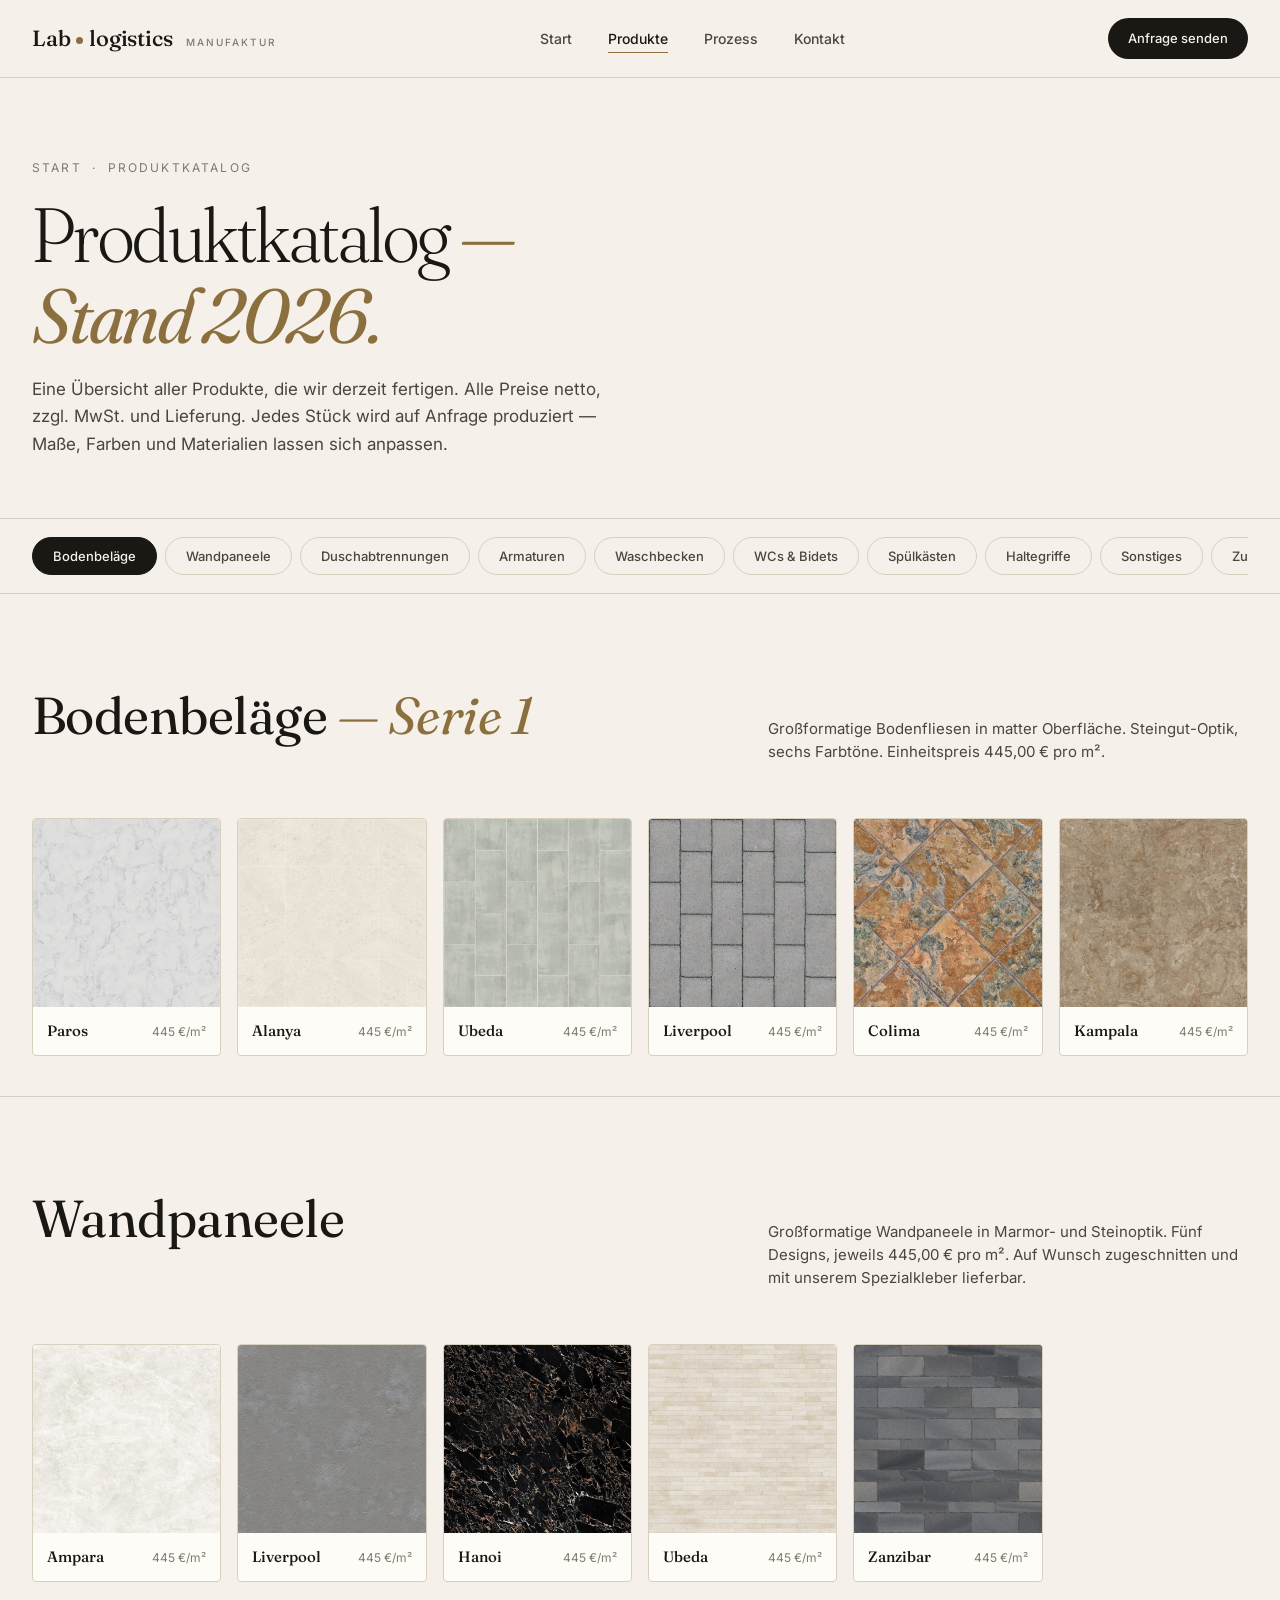
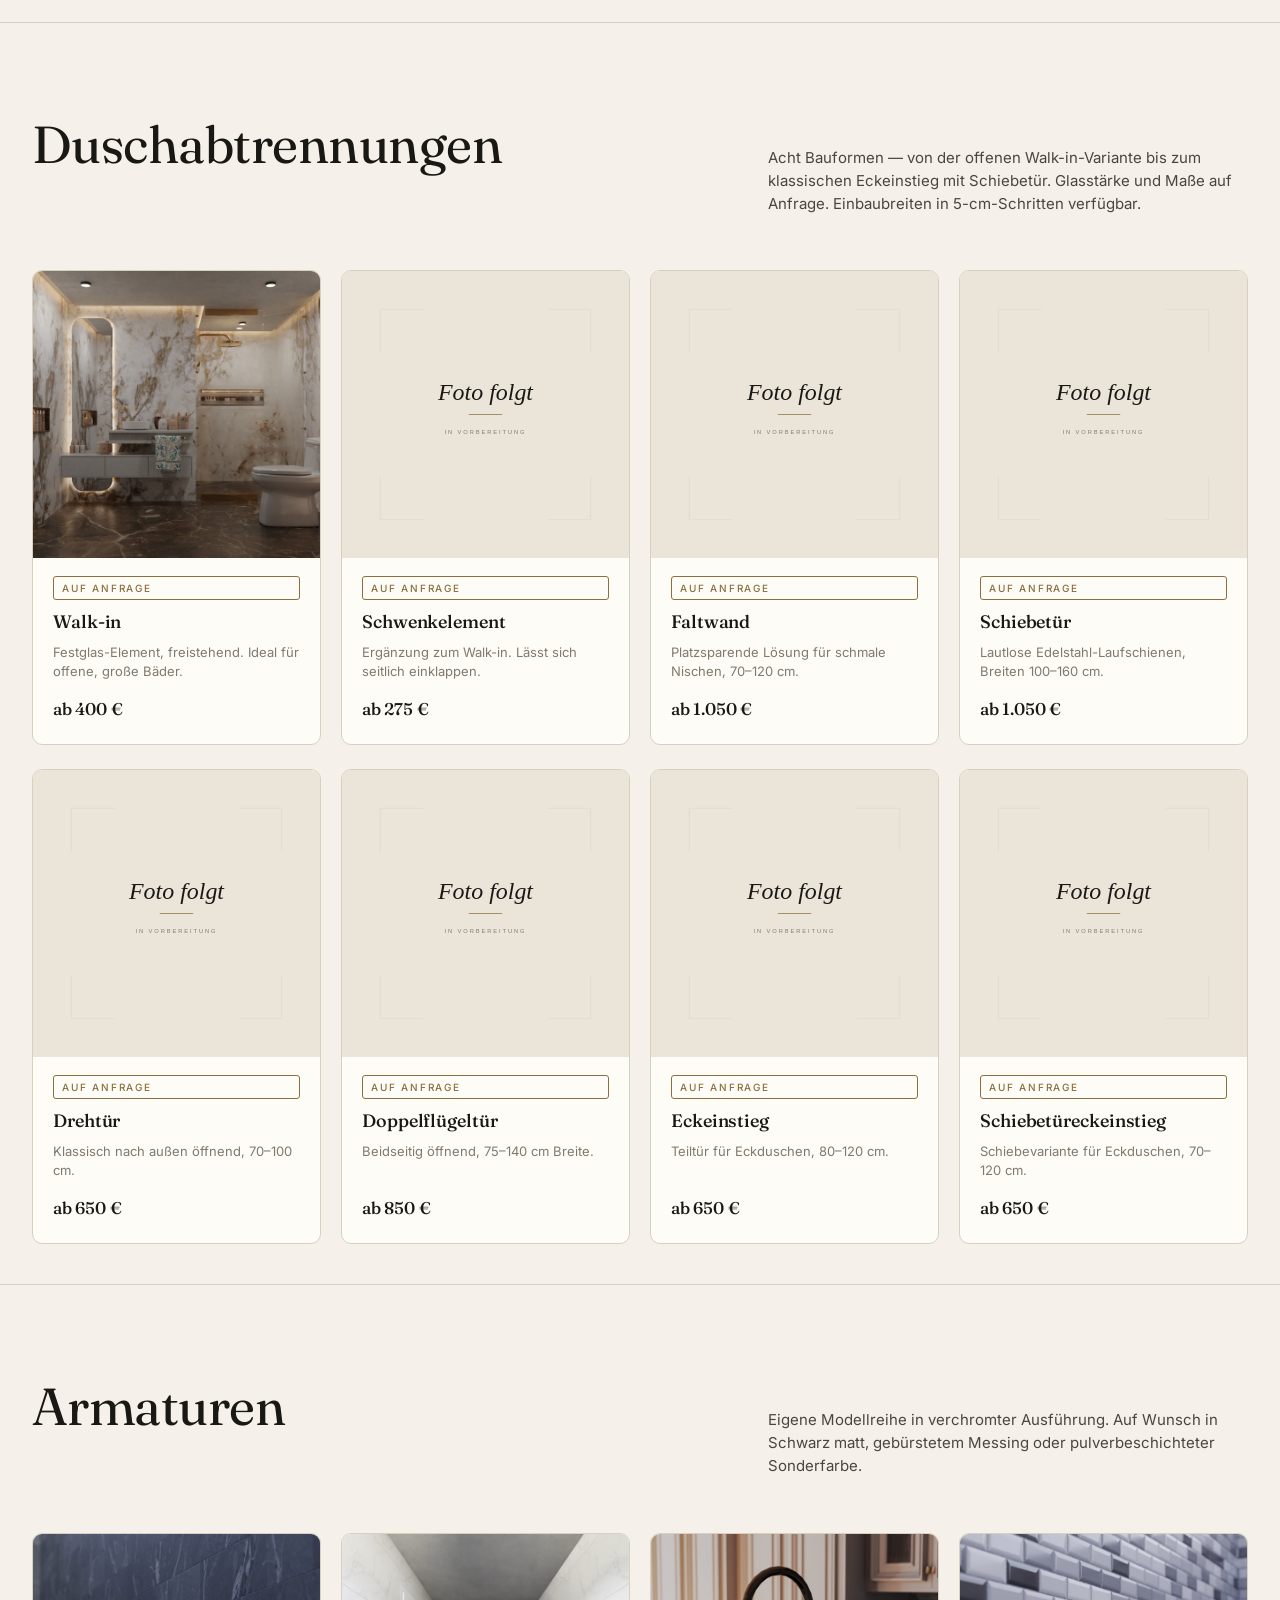
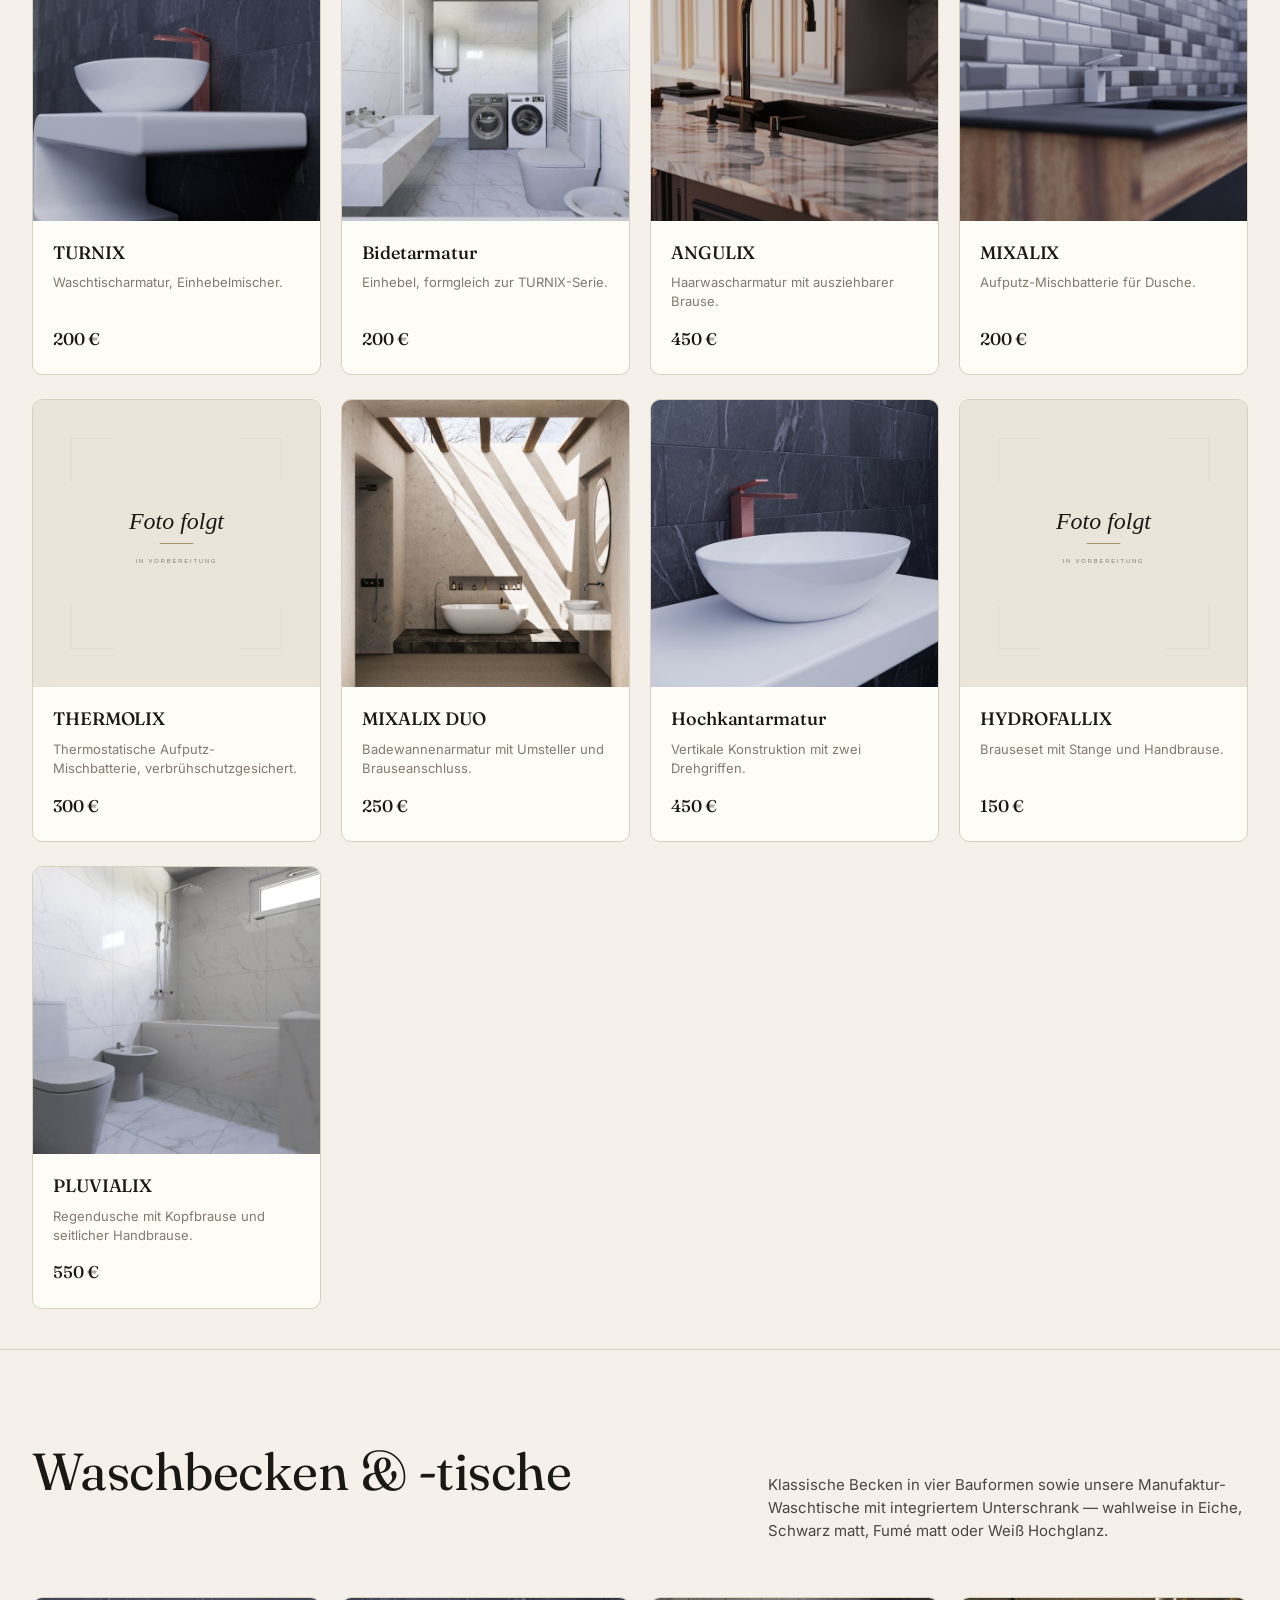
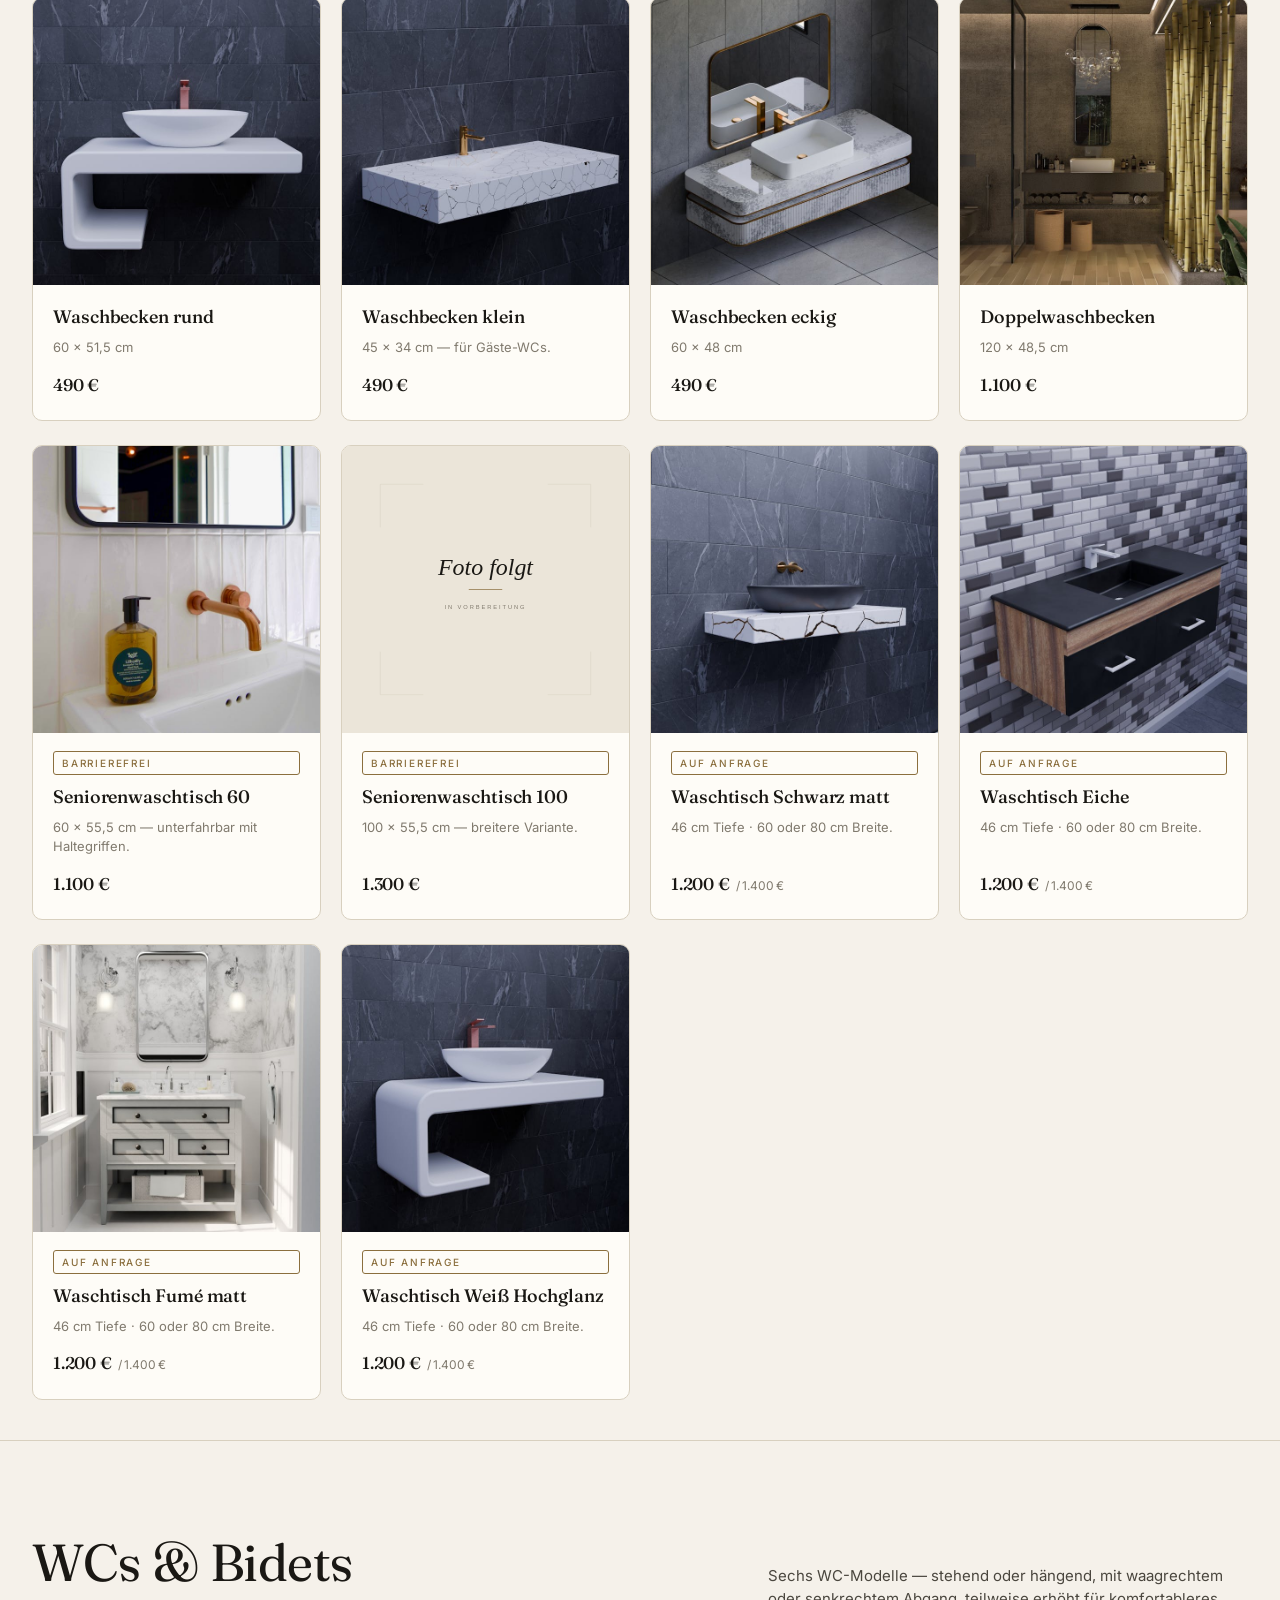
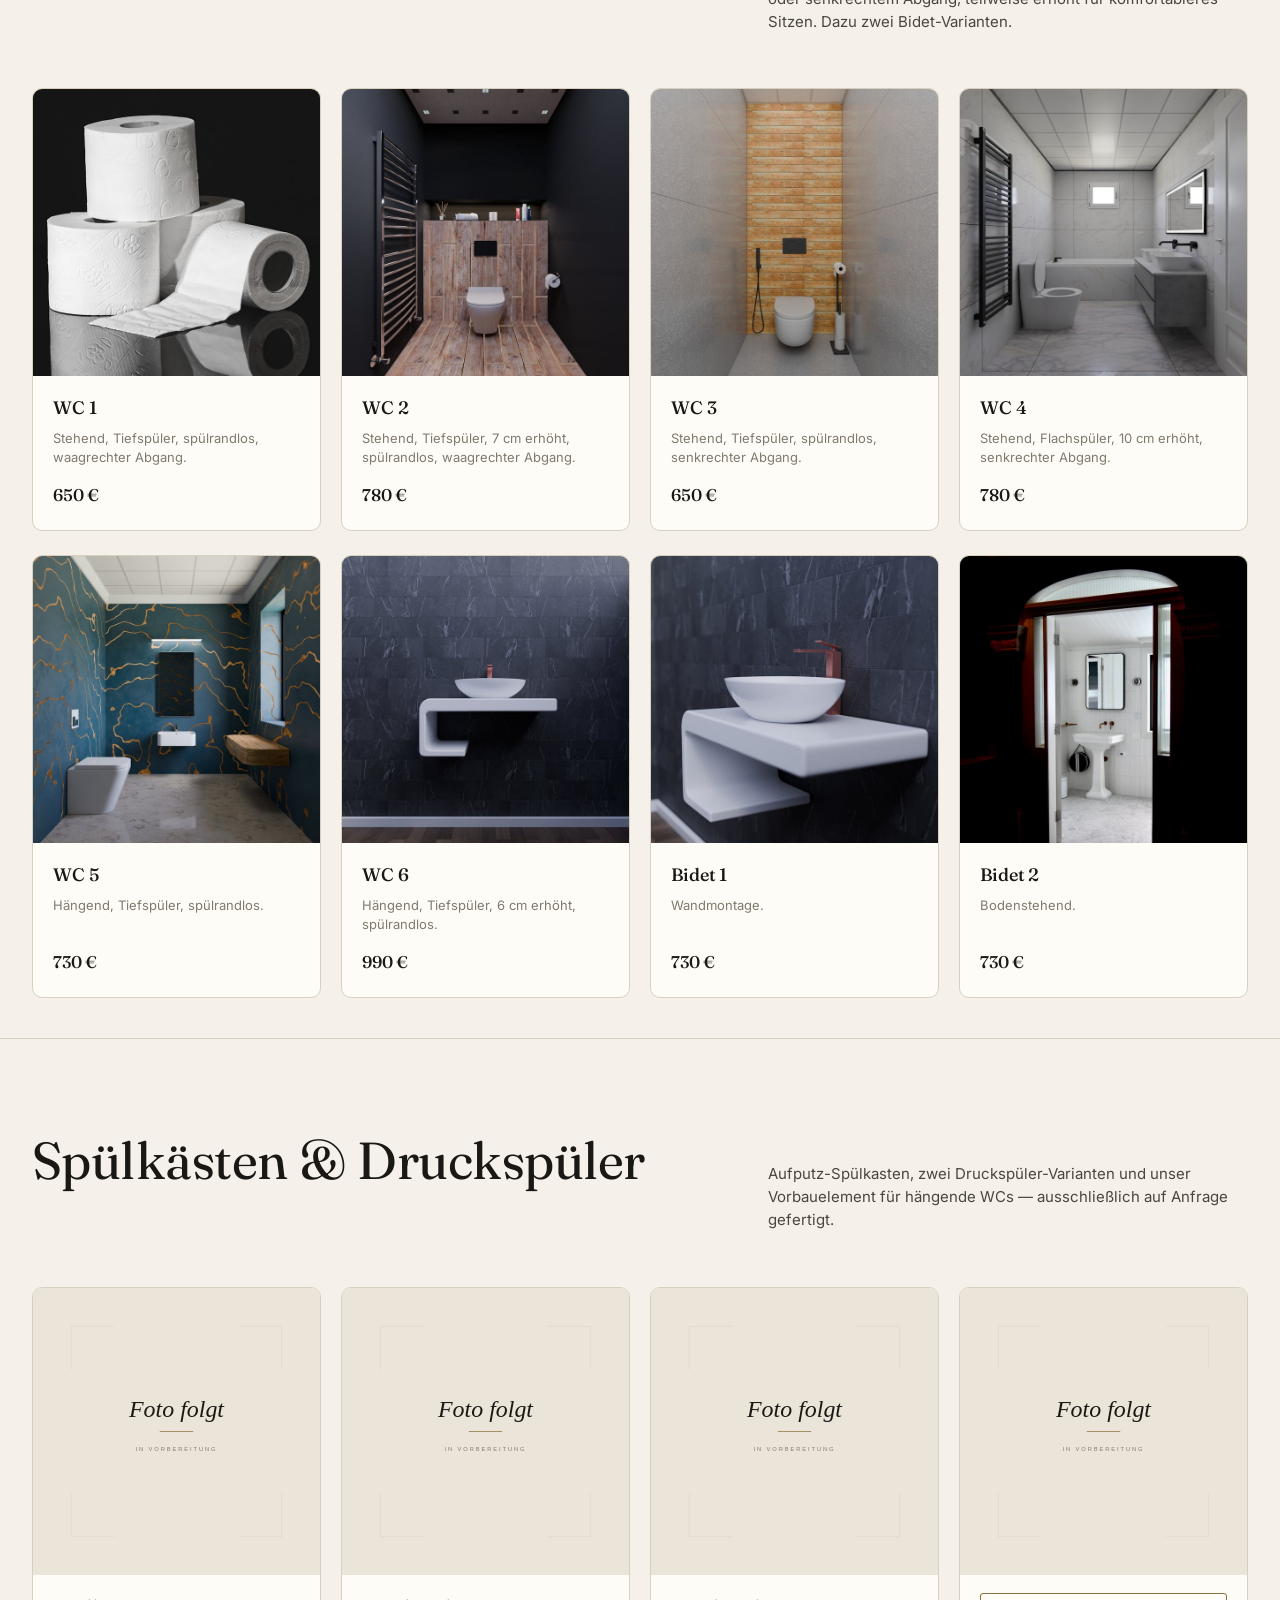
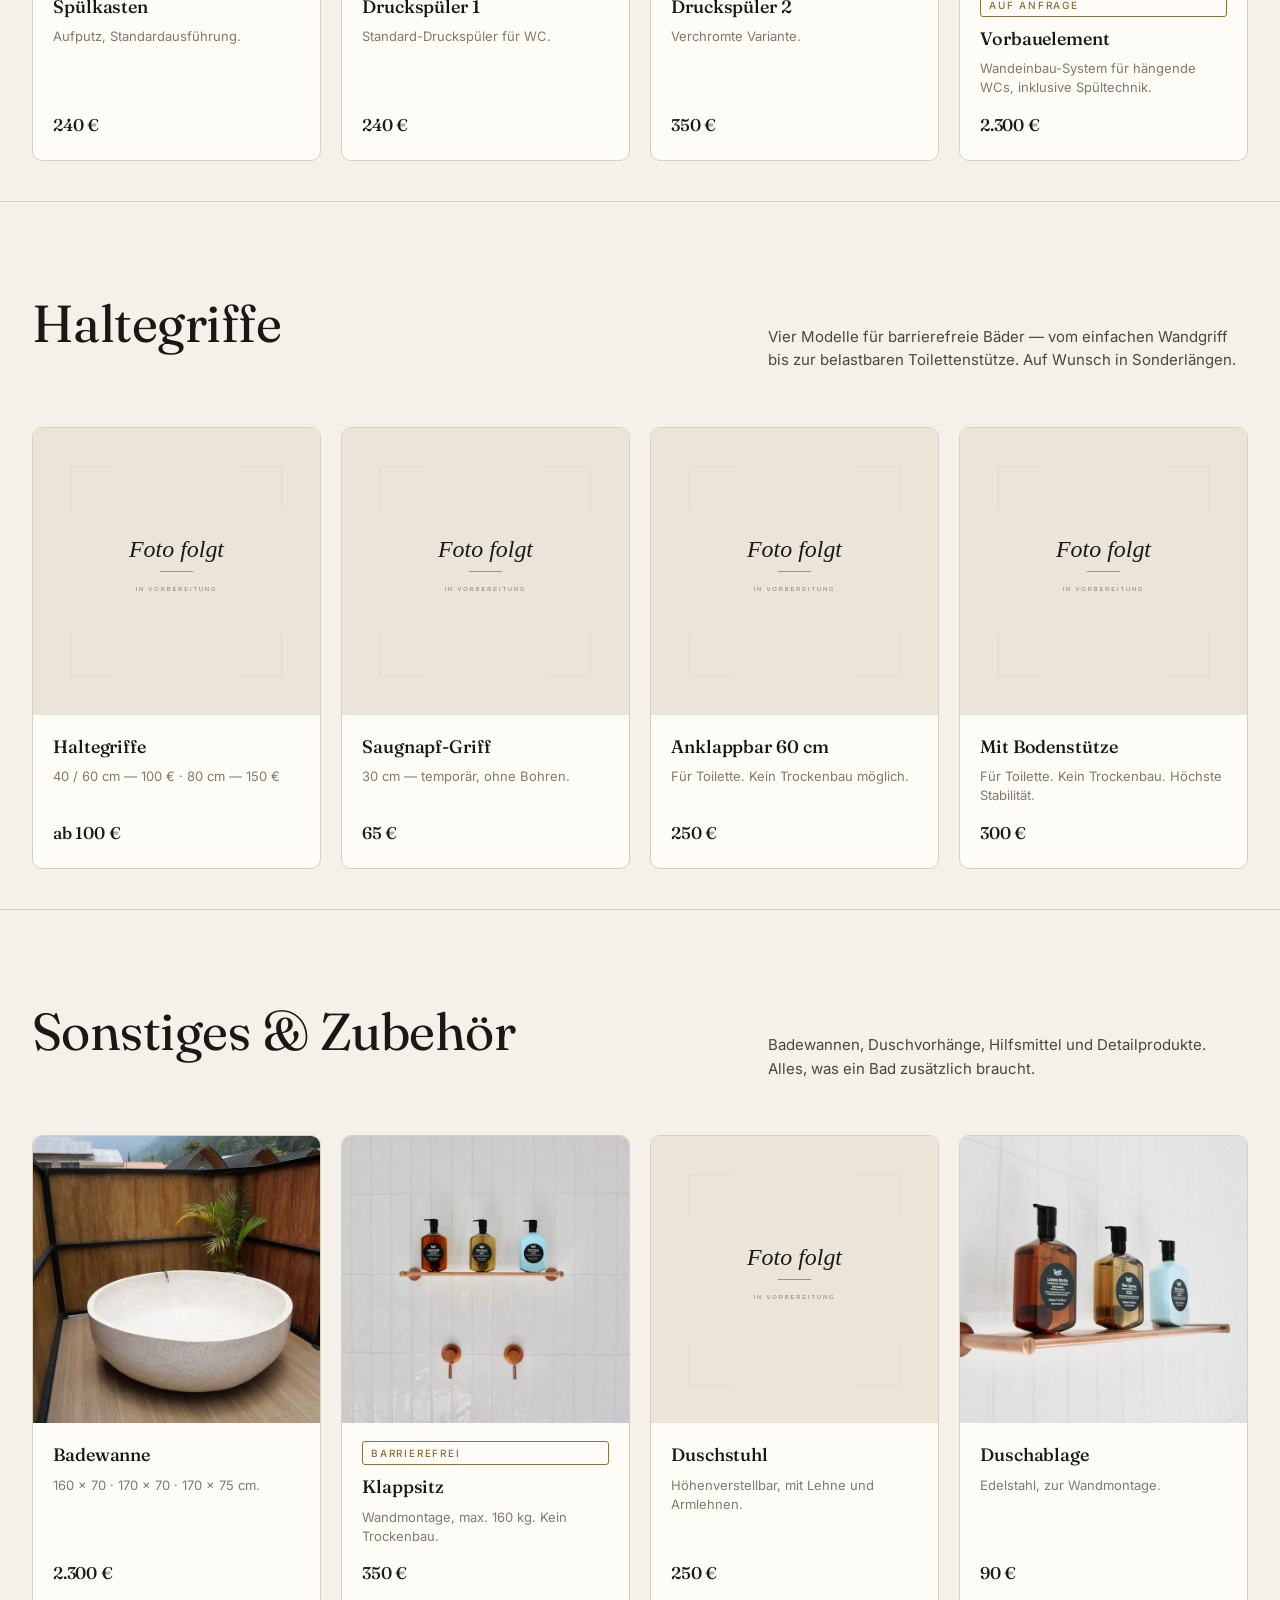
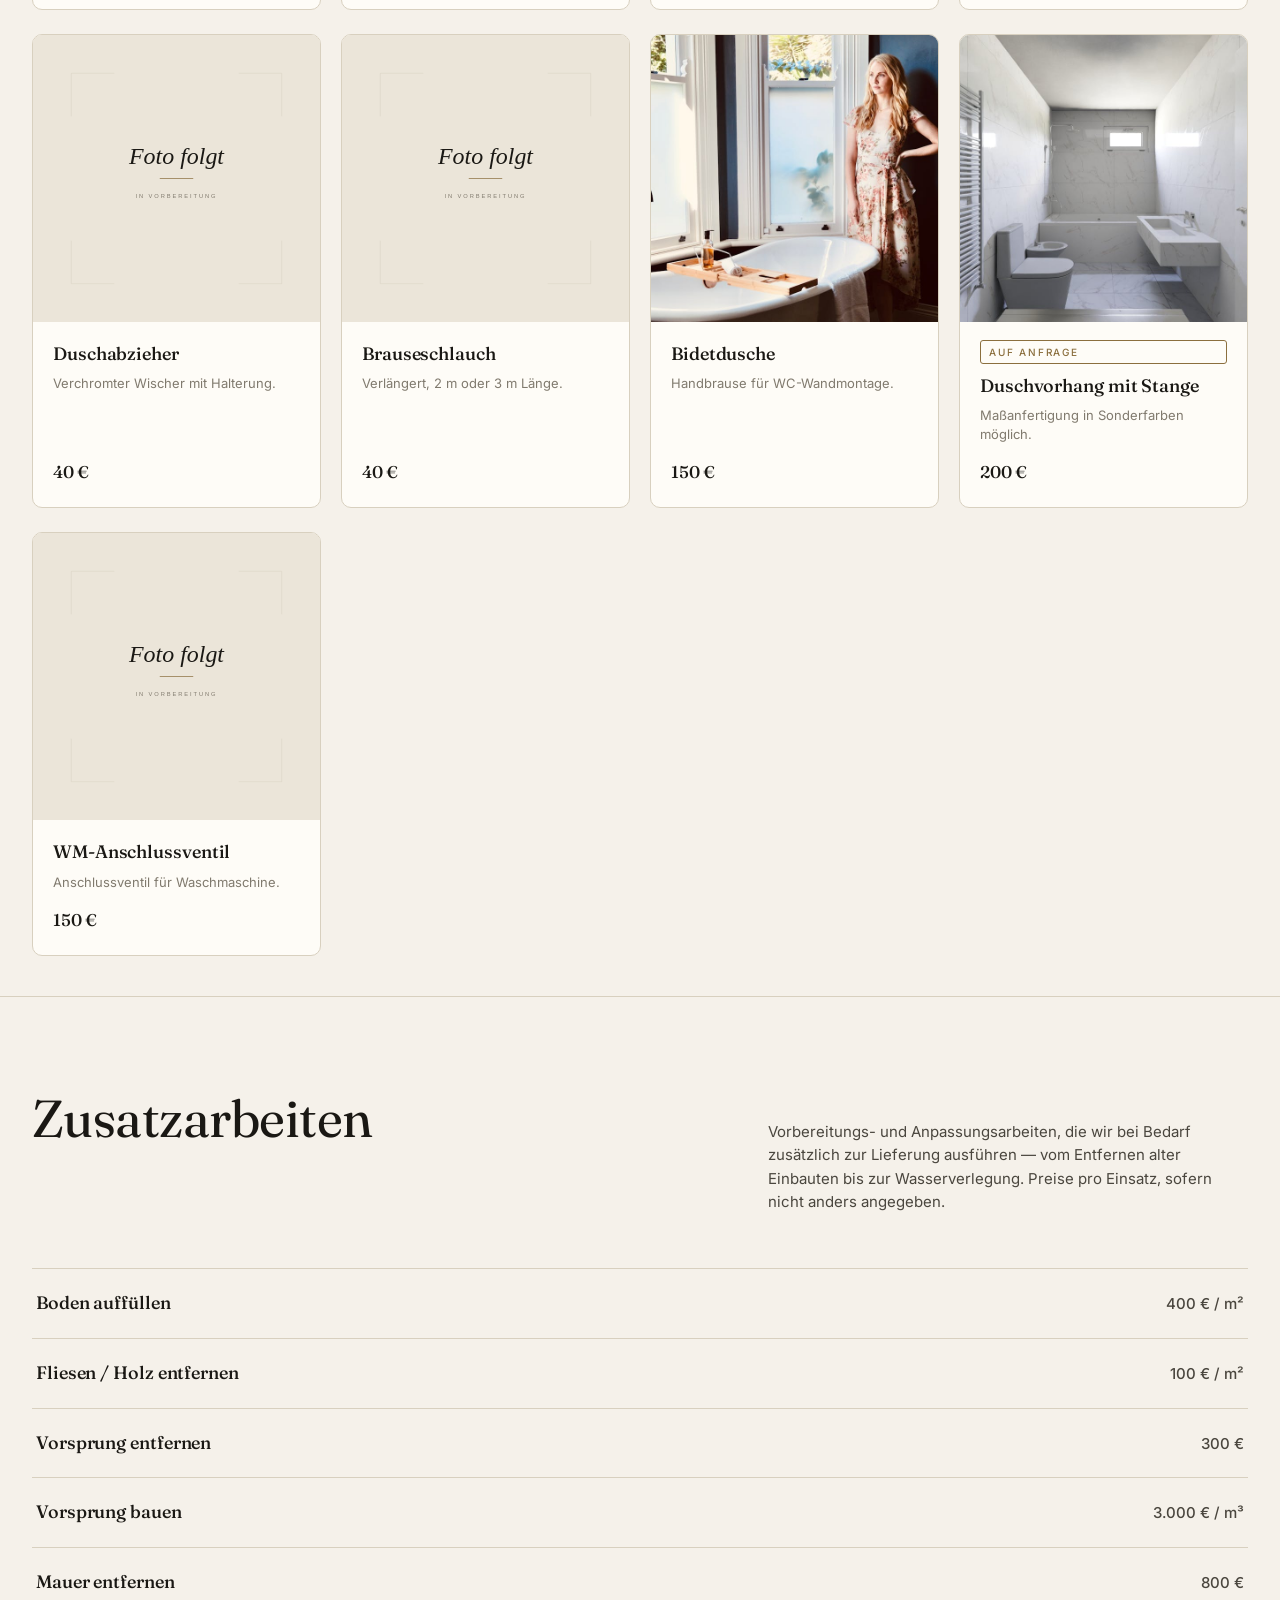
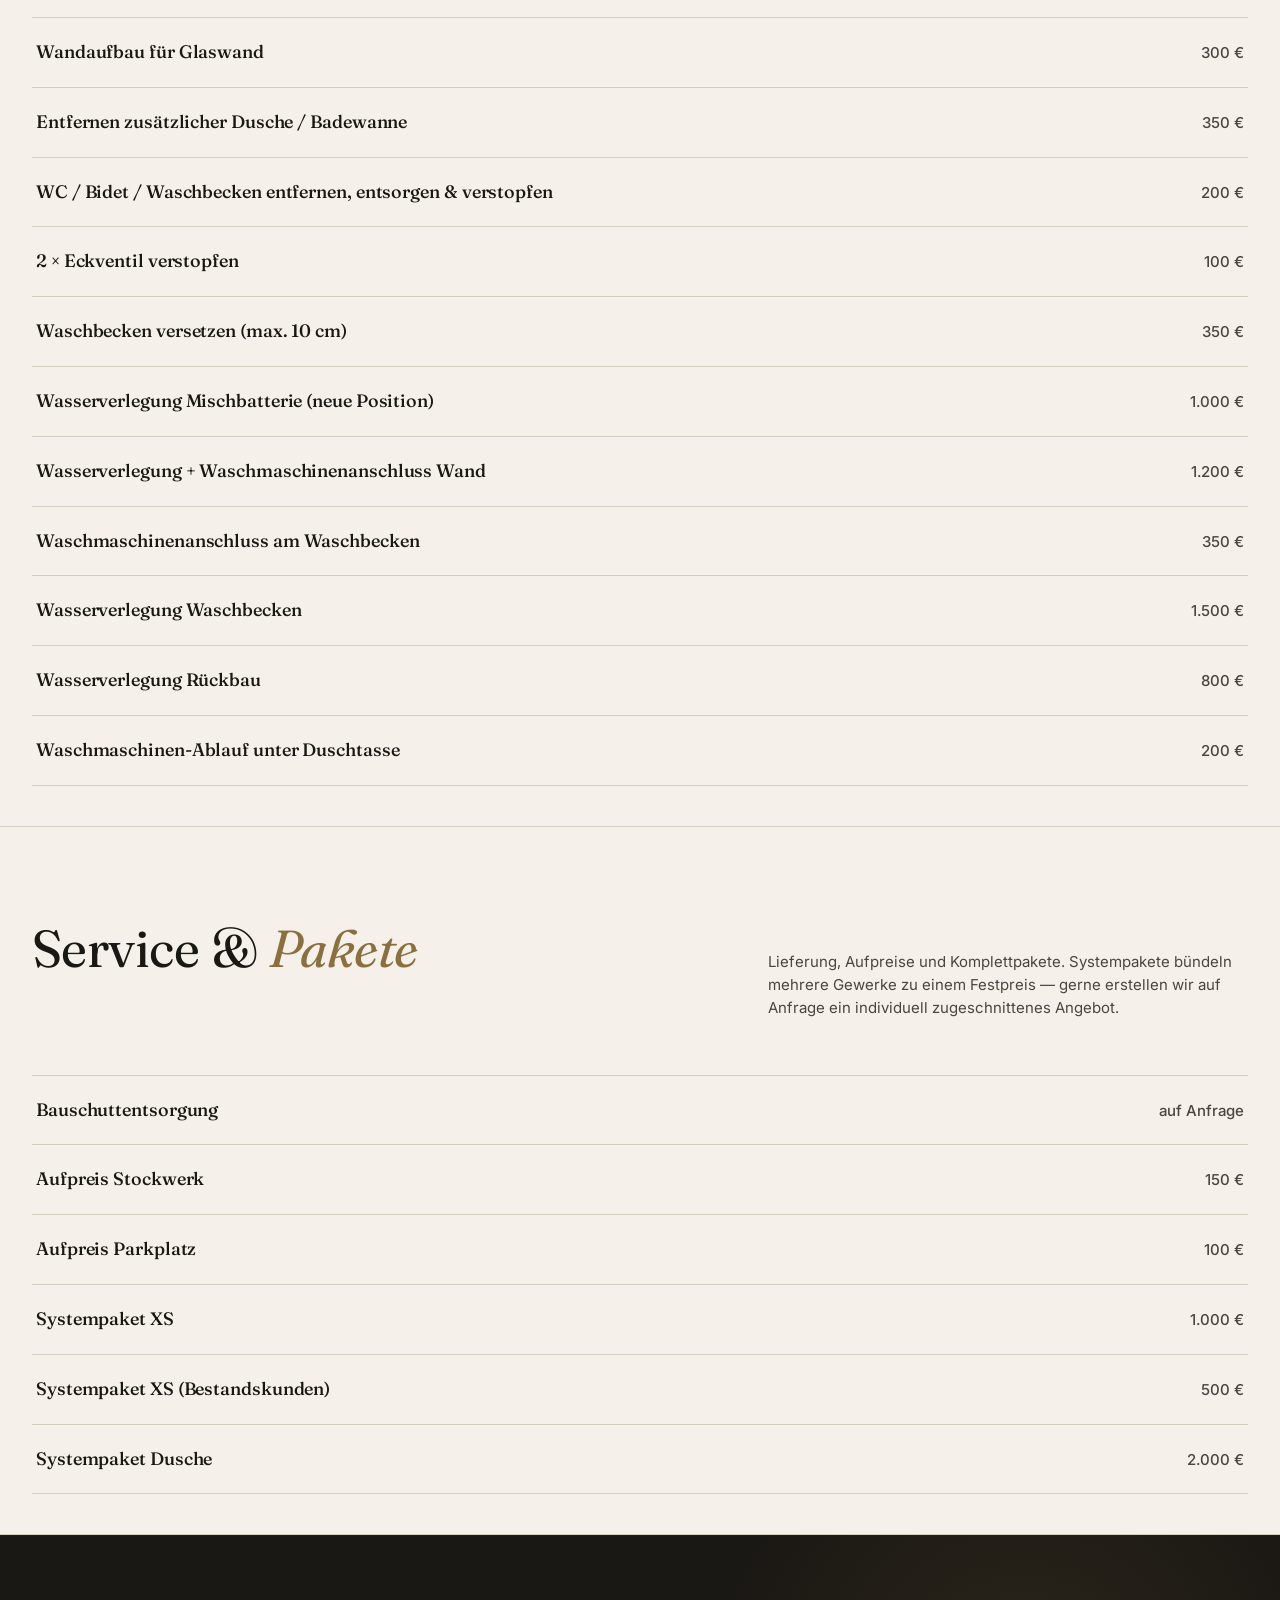
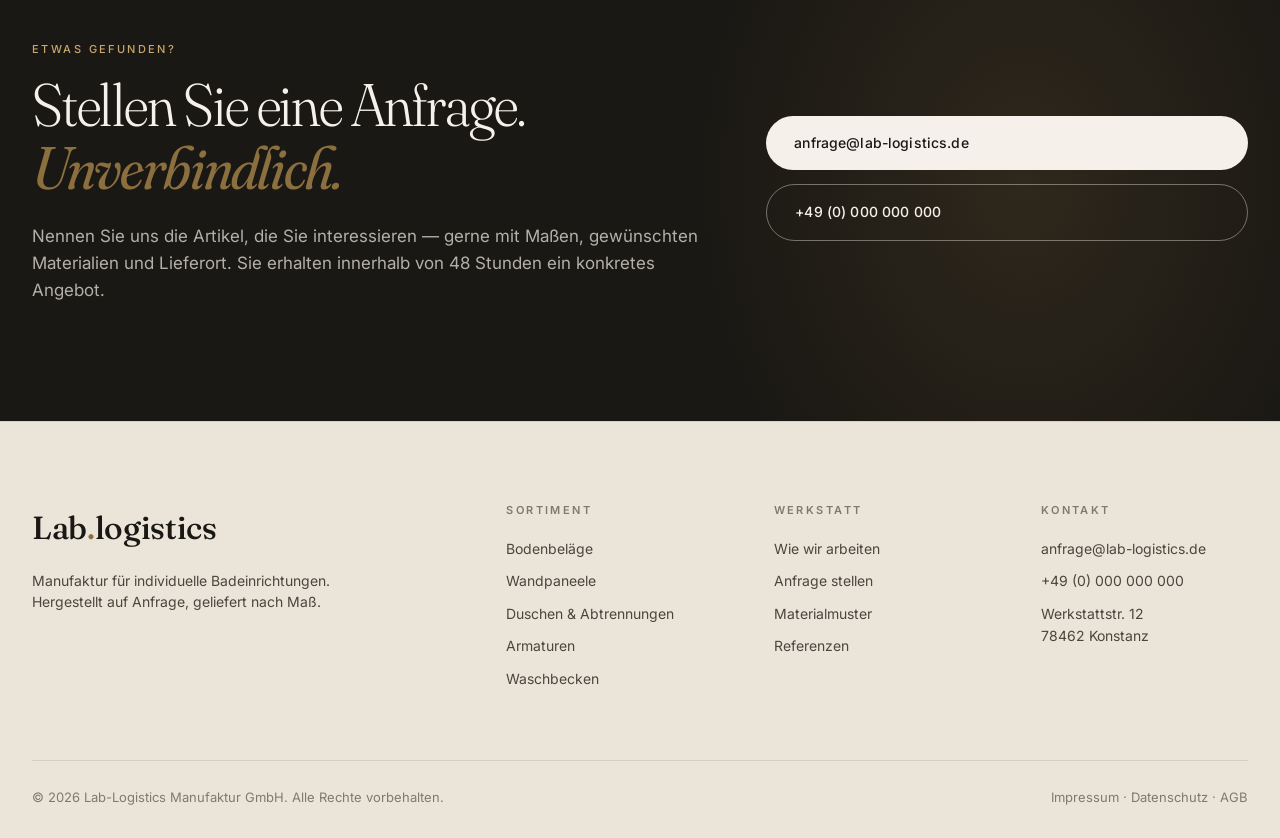
==== commit 580ba893: "Bilder Hinzufuegen" ====
--- a/produkte.html
+++ b/produkte.html
@@ -166,7 +166,7 @@
         </article>
 
         <article class="prod">
-          <div class="ph"><img src="img/products/dusch-schwenkelement.jpg" alt="Schwenkelement"></div>
+          <div class="ph"><img src="img/products/_placeholder.svg" alt="Schwenkelement"></div>
           <div class="prod-body">
             <span class="req-tag">auf Anfrage</span>
             <h3 class="prod-name">Schwenk­element</h3>
@@ -176,7 +176,7 @@
         </article>
 
         <article class="prod">
-          <div class="ph"><img src="img/products/dusch-faltwand.jpg" alt="Faltwand"></div>
+          <div class="ph"><img src="img/products/_placeholder.svg" alt="Faltwand"></div>
           <div class="prod-body">
             <span class="req-tag">auf Anfrage</span>
             <h3 class="prod-name">Faltwand</h3>
@@ -186,7 +186,7 @@
         </article>
 
         <article class="prod">
-          <div class="ph"><img src="img/products/dusch-schiebetuer.jpg" alt="Schiebetür"></div>
+          <div class="ph"><img src="img/products/_placeholder.svg" alt="Schiebetür"></div>
           <div class="prod-body">
             <span class="req-tag">auf Anfrage</span>
             <h3 class="prod-name">Schiebetür</h3>
@@ -196,7 +196,7 @@
         </article>
 
         <article class="prod">
-          <div class="ph"><img src="img/products/dusch-tuer.jpg" alt="Drehtür"></div>
+          <div class="ph"><img src="img/products/_placeholder.svg" alt="Drehtür"></div>
           <div class="prod-body">
             <span class="req-tag">auf Anfrage</span>
             <h3 class="prod-name">Dreh­tür</h3>
@@ -206,7 +206,7 @@
         </article>
 
         <article class="prod">
-          <div class="ph"><img src="img/products/dusch-doppelfluegeltuer.jpg" alt="Doppelflügeltür"></div>
+          <div class="ph"><img src="img/products/_placeholder.svg" alt="Doppelflügeltür"></div>
           <div class="prod-body">
             <span class="req-tag">auf Anfrage</span>
             <h3 class="prod-name">Doppel­flügeltür</h3>
@@ -216,7 +216,7 @@
         </article>
 
         <article class="prod">
-          <div class="ph"><img src="img/products/dusch-eckeinstieg.jpg" alt="Eckeinstieg"></div>
+          <div class="ph"><img src="img/products/_placeholder.svg" alt="Eckeinstieg"></div>
           <div class="prod-body">
             <span class="req-tag">auf Anfrage</span>
             <h3 class="prod-name">Eck­einstieg</h3>
@@ -226,7 +226,7 @@
         </article>
 
         <article class="prod">
-          <div class="ph"><img src="img/products/dusch-schiebetuereckeinstieg.jpg" alt="Schiebetür-Eckeinstieg"></div>
+          <div class="ph"><img src="img/products/_placeholder.svg" alt="Schiebetür-Eckeinstieg"></div>
           <div class="prod-body">
             <span class="req-tag">auf Anfrage</span>
             <h3 class="prod-name">Schiebetür­eckeinstieg</h3>
@@ -287,7 +287,7 @@
         </article>
 
         <article class="prod">
-          <div class="ph"><img src="img/products/armatur-thermo.jpg" alt="Thermomischbatterie THERMOLIX"></div>
+          <div class="ph"><img src="img/products/_placeholder.svg" alt="Thermomischbatterie THERMOLIX"></div>
           <div class="prod-body">
             <h3 class="prod-name">THERMOLIX</h3>
             <p class="prod-meta">Thermostatische Aufputz-Mischbatterie, verbrühschutzgesichert.</p>
@@ -314,7 +314,7 @@
         </article>
 
         <article class="prod">
-          <div class="ph"><img src="img/products/armatur-brauseset.jpg" alt="Brauseset HYDROFALLIX"></div>
+          <div class="ph"><img src="img/products/_placeholder.svg" alt="Brauseset HYDROFALLIX"></div>
           <div class="prod-body">
             <h3 class="prod-name">HYDROFALLIX</h3>
             <p class="prod-meta">Brauseset mit Stange und Handbrause.</p>
@@ -394,7 +394,7 @@
         </article>
 
         <article class="prod">
-          <div class="ph"><img src="img/products/wb-senior-100.jpg" alt="Senioren-Waschtisch 100"></div>
+          <div class="ph"><img src="img/products/_placeholder.svg" alt="Senioren-Waschtisch 100"></div>
           <div class="prod-body">
             <span class="req-tag">barrierefrei</span>
             <h3 class="prod-name">Senioren­waschtisch 100</h3>
@@ -547,7 +547,7 @@
 
       <div class="prod-grid">
         <article class="prod">
-          <div class="ph"><img src="img/products/sp-spuelkasten.jpg" alt="Spülkasten"></div>
+          <div class="ph"><img src="img/products/_placeholder.svg" alt="Spülkasten"></div>
           <div class="prod-body">
             <h3 class="prod-name">Spül­kasten</h3>
             <p class="prod-meta">Aufputz, Standard­ausführung.</p>
@@ -556,7 +556,7 @@
         </article>
 
         <article class="prod">
-          <div class="ph"><img src="img/products/sp-druck1.jpg" alt="Druckspüler 1"></div>
+          <div class="ph"><img src="img/products/_placeholder.svg" alt="Druckspüler 1"></div>
           <div class="prod-body">
             <h3 class="prod-name">Druck­spüler 1</h3>
             <p class="prod-meta">Standard-Druckspüler für WC.</p>
@@ -565,7 +565,7 @@
         </article>
 
         <article class="prod">
-          <div class="ph"><img src="img/products/sp-druck2.jpg" alt="Druckspüler 2"></div>
+          <div class="ph"><img src="img/products/_placeholder.svg" alt="Druckspüler 2"></div>
           <div class="prod-body">
             <h3 class="prod-name">Druck­spüler 2</h3>
             <p class="prod-meta">Verchromte Variante.</p>
@@ -574,7 +574,7 @@
         </article>
 
         <article class="prod">
-          <div class="ph"><img src="img/products/sp-vorbau.jpg" alt="Vorbauelement"></div>
+          <div class="ph"><img src="img/products/_placeholder.svg" alt="Vorbauelement"></div>
           <div class="prod-body">
             <span class="req-tag">auf Anfrage</span>
             <h3 class="prod-name">Vorbau­element</h3>
@@ -599,7 +599,7 @@
 
       <div class="prod-grid">
         <article class="prod">
-          <div class="ph"><img src="img/products/hg-griff.jpg" alt="Haltegriff"></div>
+          <div class="ph"><img src="img/products/_placeholder.svg" alt="Haltegriff"></div>
           <div class="prod-body">
             <h3 class="prod-name">Halte­griffe</h3>
             <p class="prod-meta">40 / 60 cm — 100 € · 80 cm — 150 €</p>
@@ -608,7 +608,7 @@
         </article>
 
         <article class="prod">
-          <div class="ph"><img src="img/products/hg-saugnapf.jpg" alt="Haltegriff Saugnapf"></div>
+          <div class="ph"><img src="img/products/_placeholder.svg" alt="Haltegriff Saugnapf"></div>
           <div class="prod-body">
             <h3 class="prod-name">Saug­napf-Griff</h3>
             <p class="prod-meta">30 cm — temporär, ohne Bohren.</p>
@@ -617,7 +617,7 @@
         </article>
 
         <article class="prod">
-          <div class="ph"><img src="img/products/hg-klappbar.jpg" alt="Haltegriff anklappbar"></div>
+          <div class="ph"><img src="img/products/_placeholder.svg" alt="Haltegriff anklappbar"></div>
           <div class="prod-body">
             <h3 class="prod-name">Anklappbar 60 cm</h3>
             <p class="prod-meta">Für Toilette. Kein Trocken­bau möglich.</p>
@@ -626,7 +626,7 @@
         </article>
 
         <article class="prod">
-          <div class="ph"><img src="img/products/hg-toilette.jpg" alt="Haltegriff Toilette mit Bodenstütze"></div>
+          <div class="ph"><img src="img/products/_placeholder.svg" alt="Haltegriff Toilette mit Bodenstütze"></div>
           <div class="prod-body">
             <h3 class="prod-name">Mit Boden­stütze</h3>
             <p class="prod-meta">Für Toilette. Kein Trockenbau. Höchste Stabilität.</p>
@@ -669,7 +669,7 @@
         </article>
 
         <article class="prod">
-          <div class="ph"><img src="img/products/so-duschstuhl.jpg" alt="Duschstuhl"></div>
+          <div class="ph"><img src="img/products/_placeholder.svg" alt="Duschstuhl"></div>
           <div class="prod-body">
             <h3 class="prod-name">Dusch­stuhl</h3>
             <p class="prod-meta">Höhenverstellbar, mit Lehne und Armlehnen.</p>
@@ -687,7 +687,7 @@
         </article>
 
         <article class="prod">
-          <div class="ph"><img src="img/products/so-abzieher.jpg" alt="Duschabzieher"></div>
+          <div class="ph"><img src="img/products/_placeholder.svg" alt="Duschabzieher"></div>
           <div class="prod-body">
             <h3 class="prod-name">Dusch­abzieher</h3>
             <p class="prod-meta">Verchromter Wischer mit Halterung.</p>
@@ -696,7 +696,7 @@
         </article>
 
         <article class="prod">
-          <div class="ph"><img src="img/products/so-schlauch.jpg" alt="Brauseschlauch"></div>
+          <div class="ph"><img src="img/products/_placeholder.svg" alt="Brauseschlauch"></div>
           <div class="prod-body">
             <h3 class="prod-name">Brause­schlauch</h3>
             <p class="prod-meta">Verlängert, 2 m oder 3 m Länge.</p>
@@ -724,7 +724,7 @@
         </article>
 
         <article class="prod">
-          <div class="ph"><img src="img/products/so-ventil.jpg" alt="Waschmaschinen-Anschlussventil"></div>
+          <div class="ph"><img src="img/products/_placeholder.svg" alt="Waschmaschinen-Anschlussventil"></div>
           <div class="prod-body">
             <h3 class="prod-name">WM-Anschluss­ventil</h3>
             <p class="prod-meta">Anschlussventil für Waschmaschine.</p>
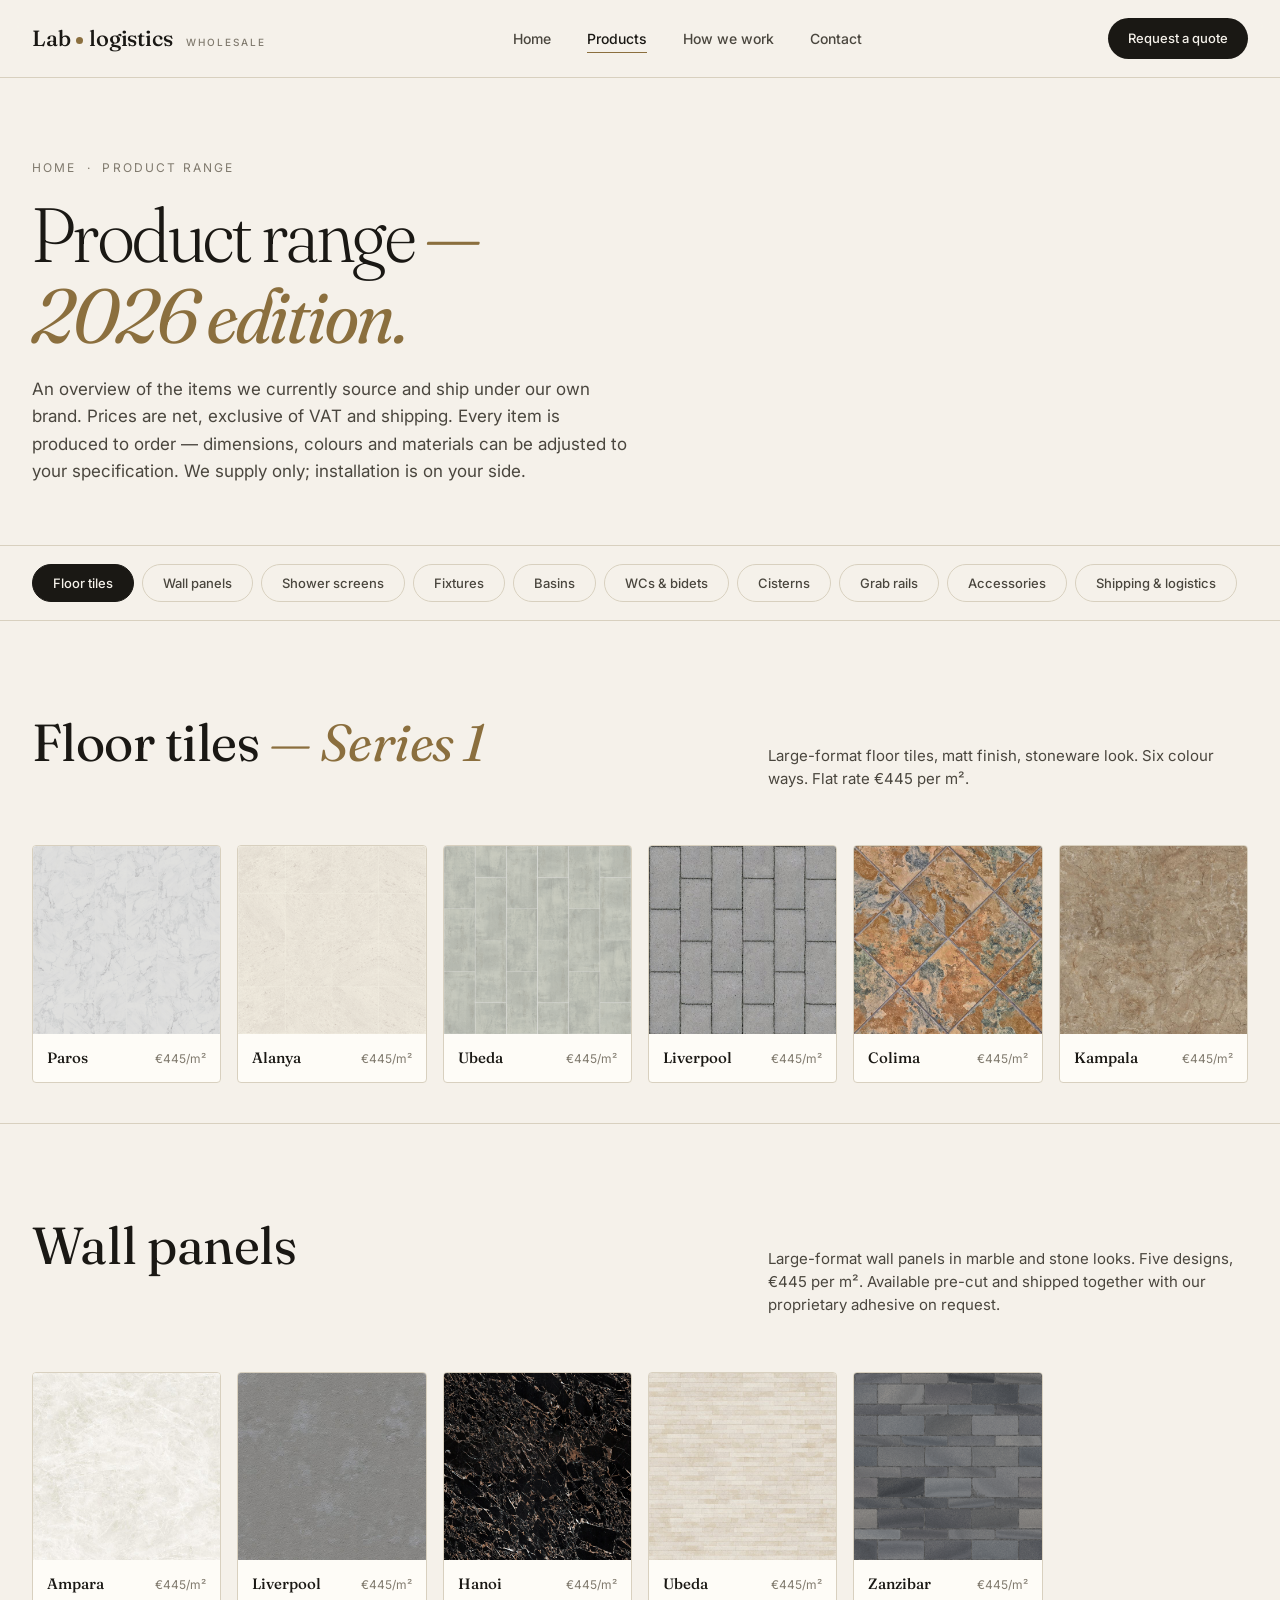
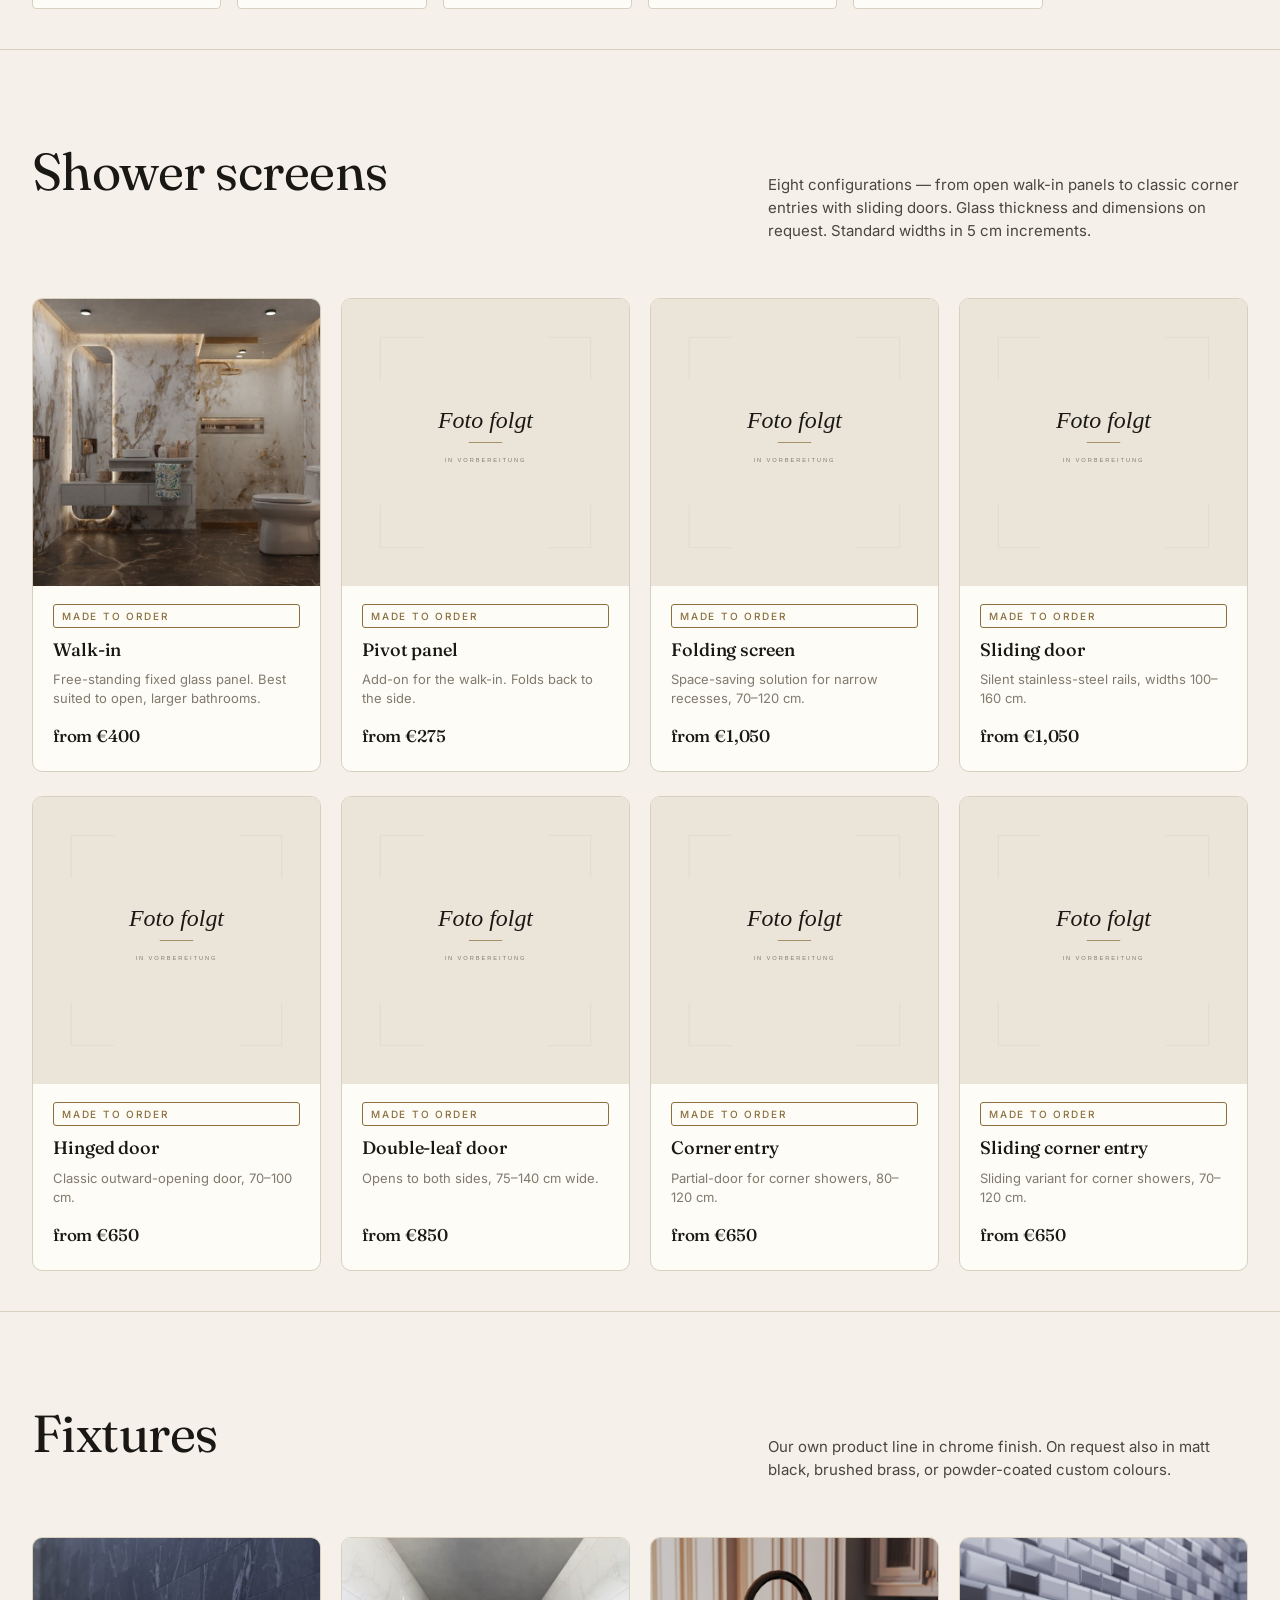
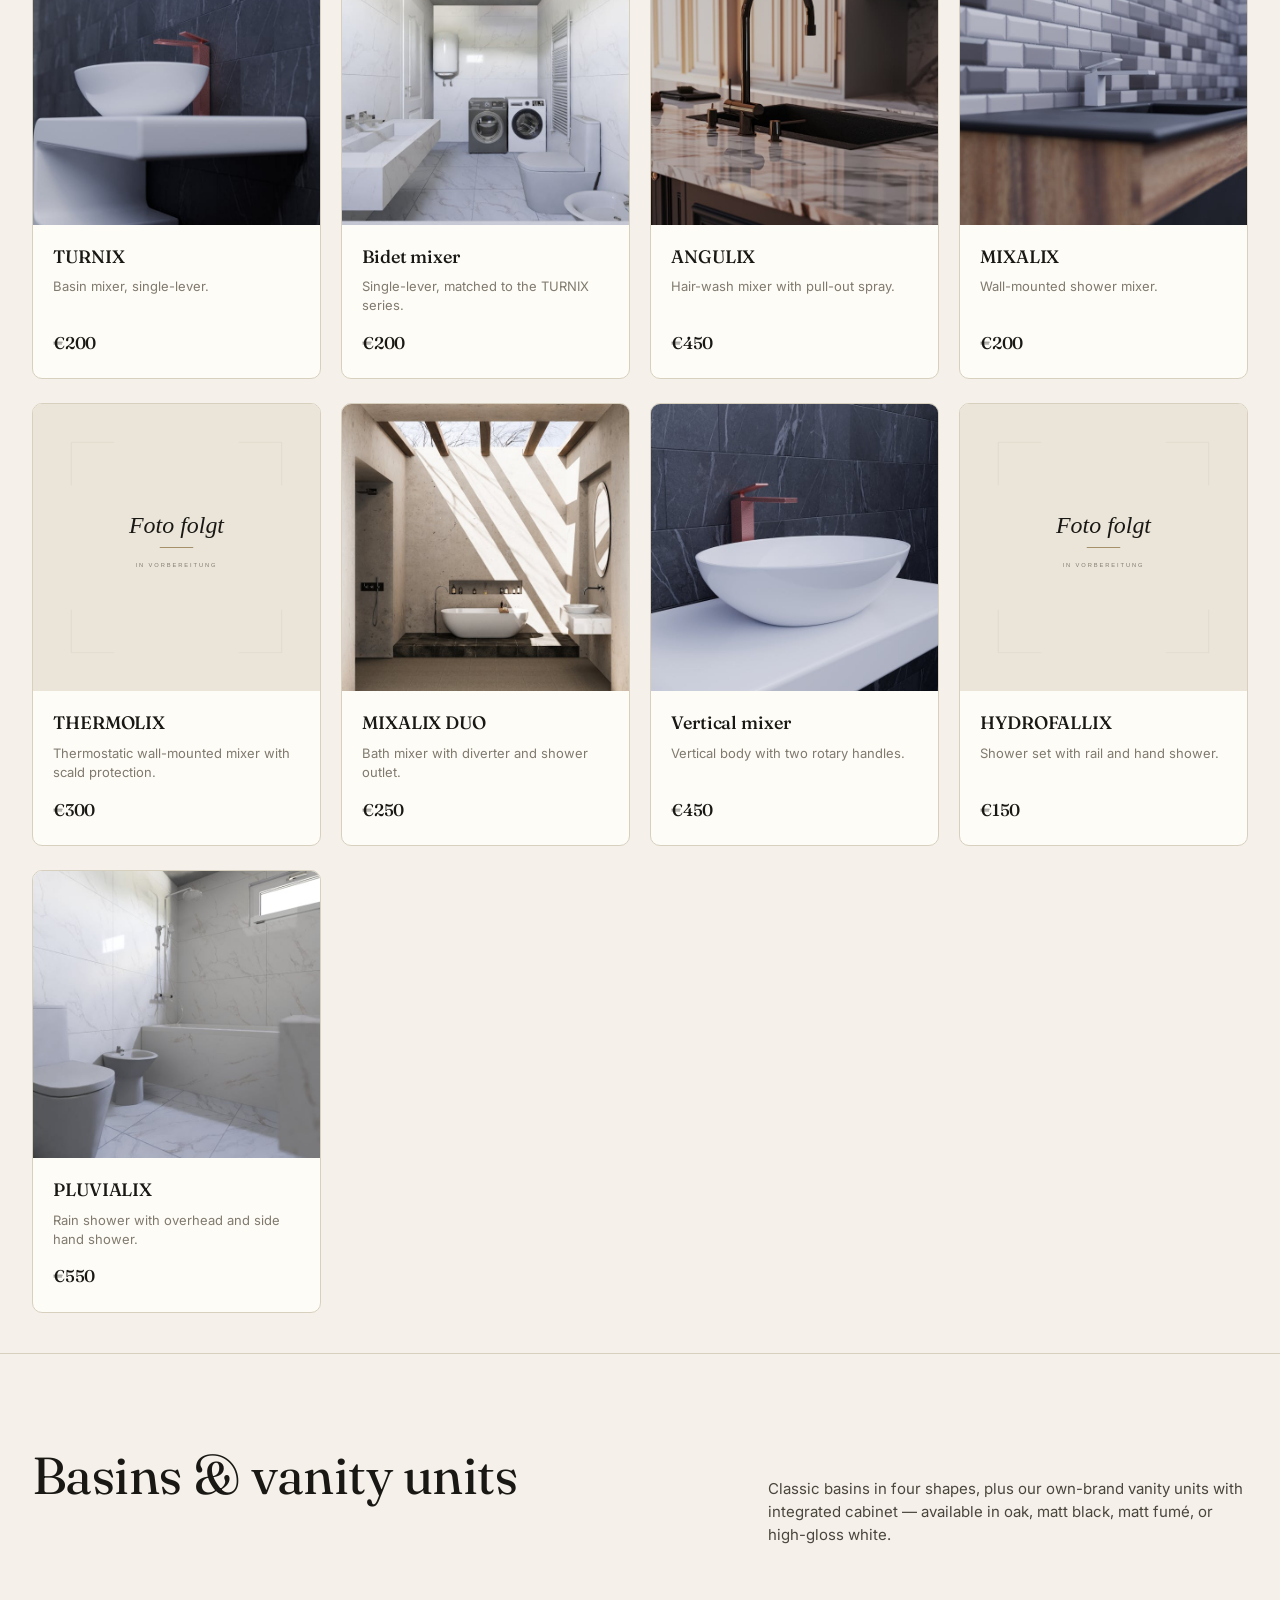
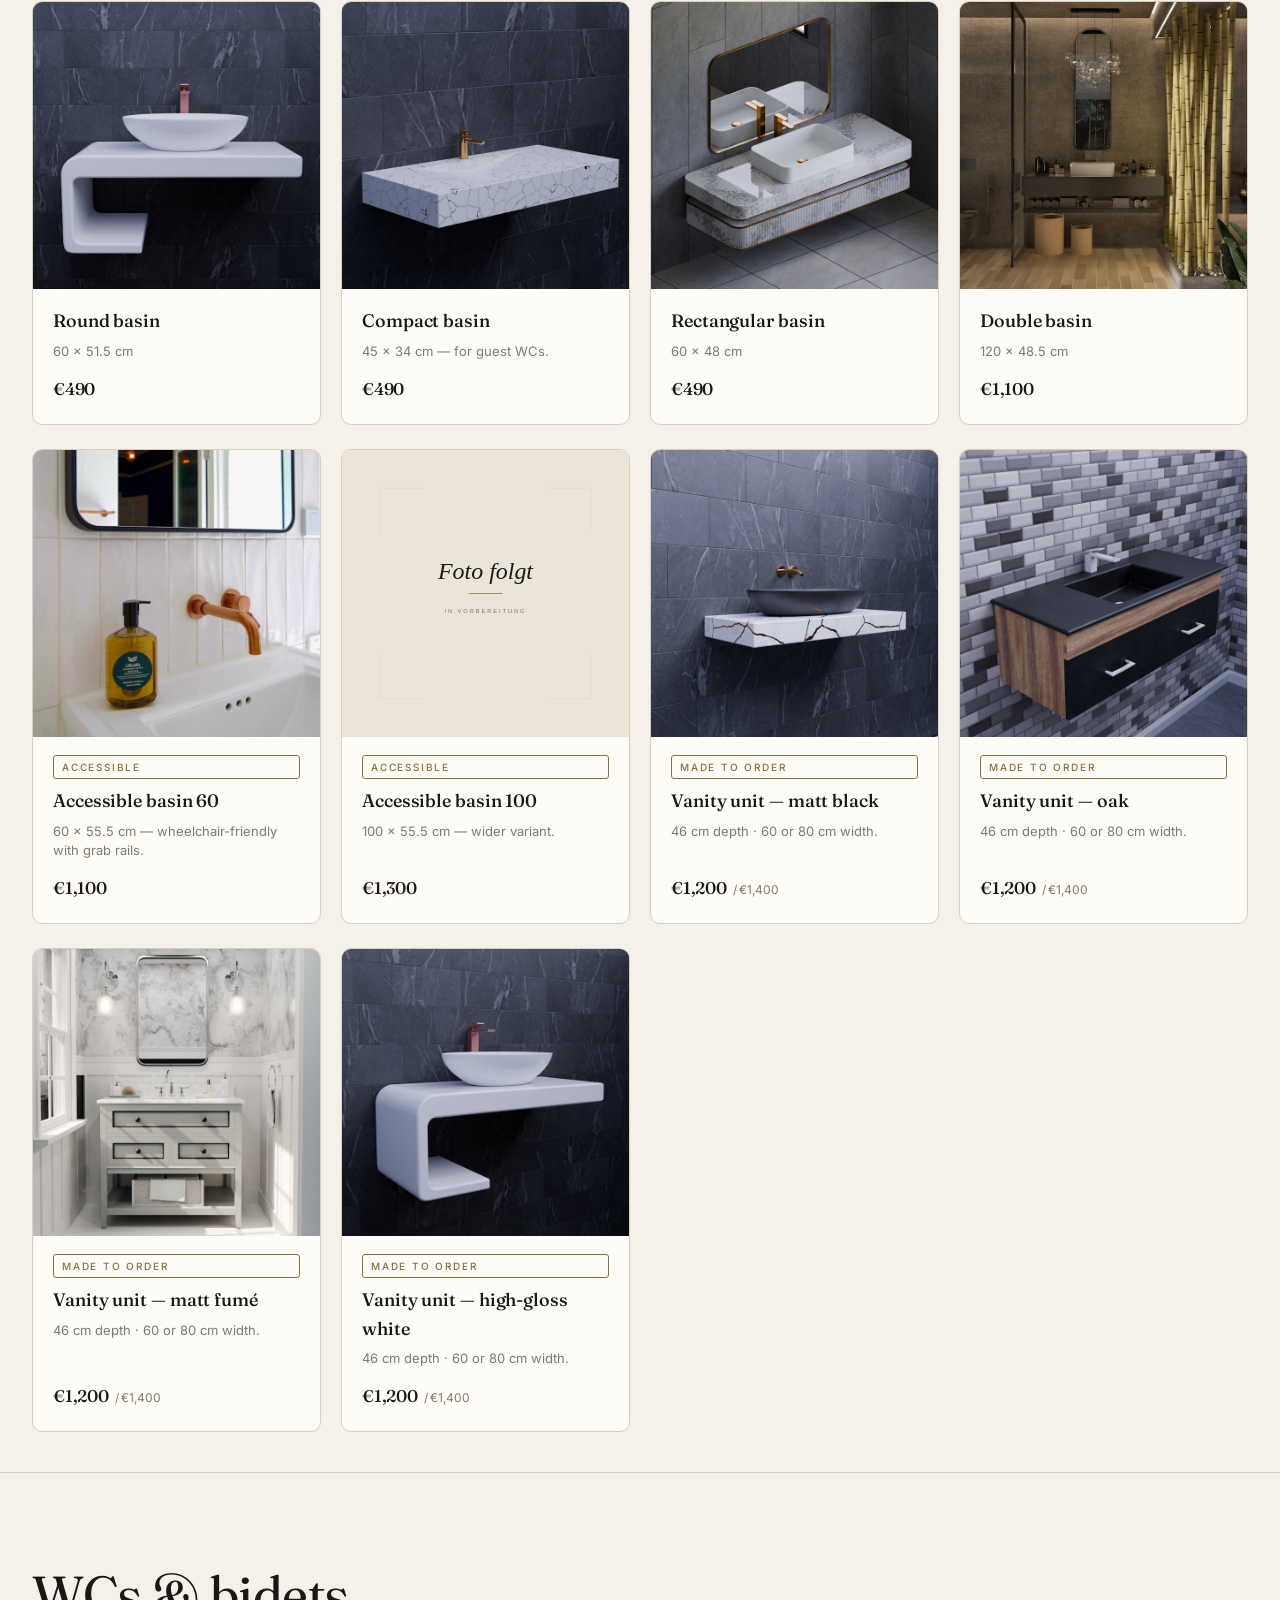
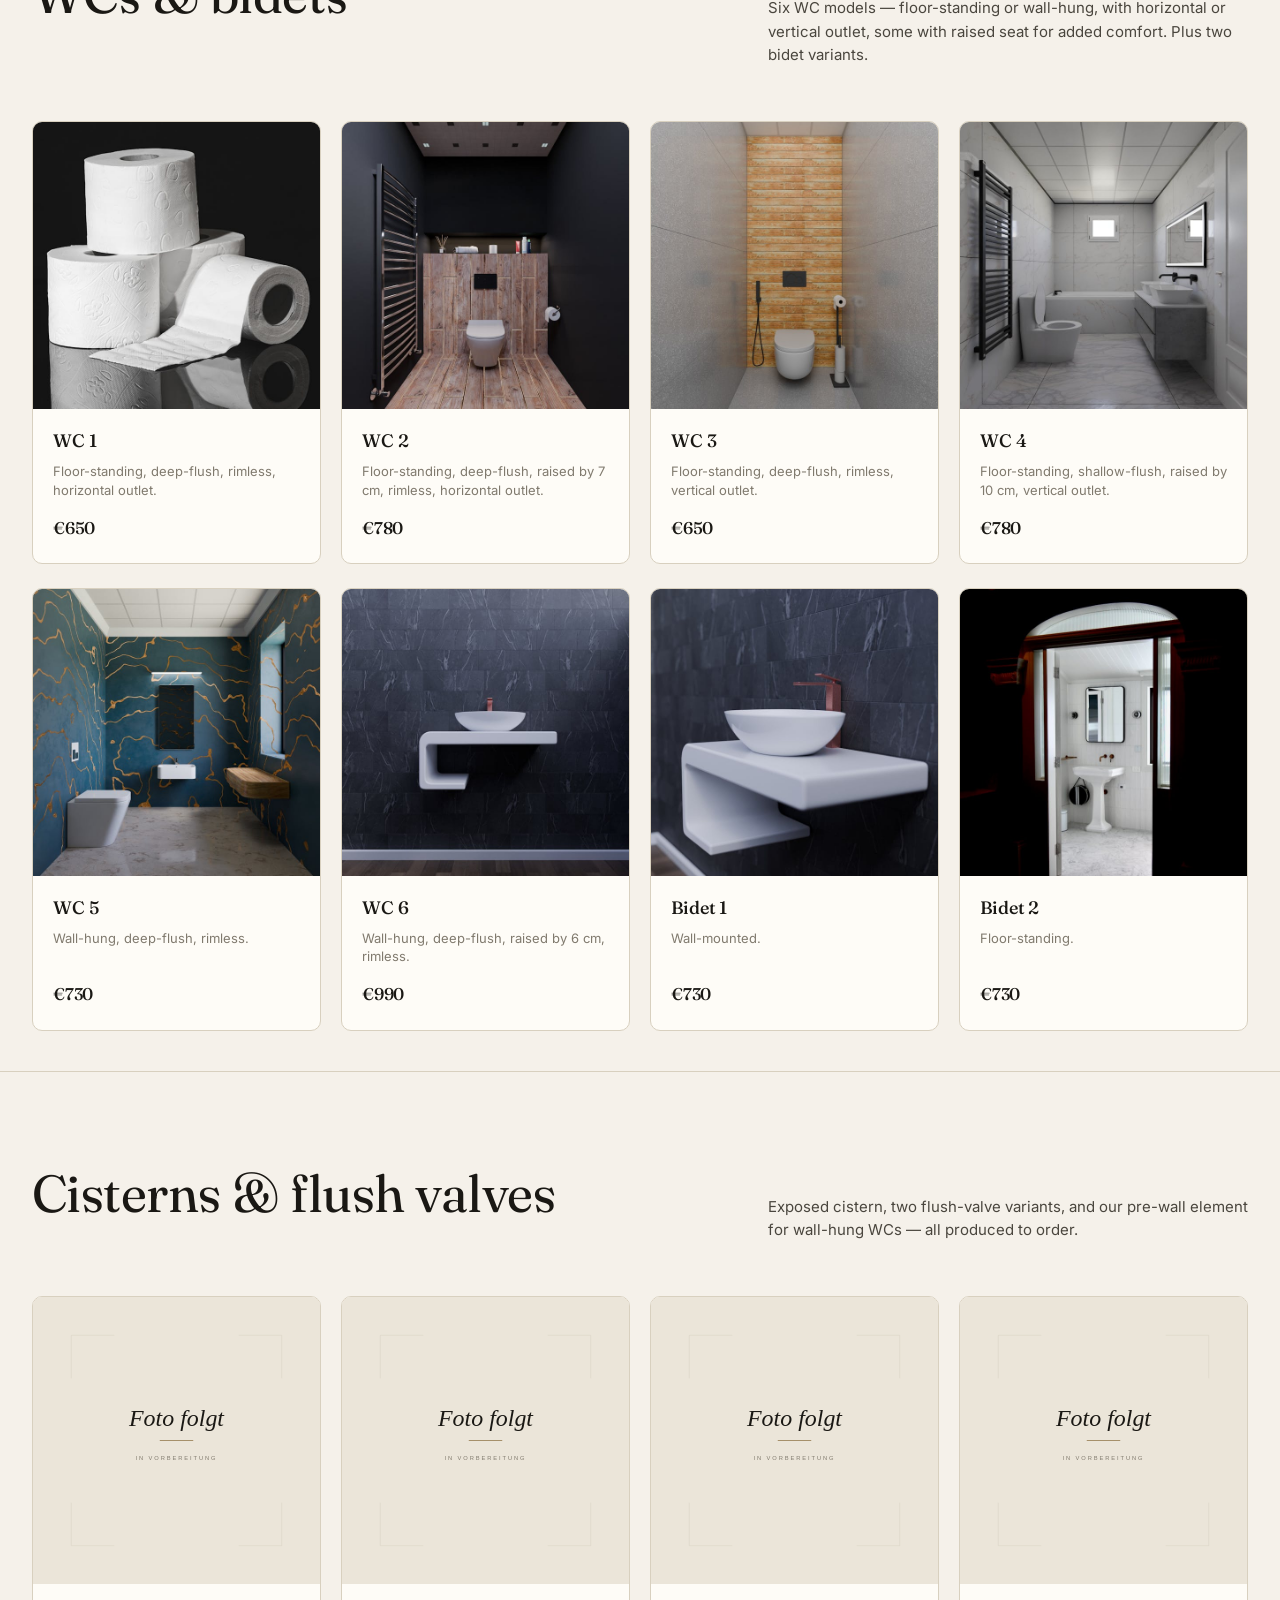
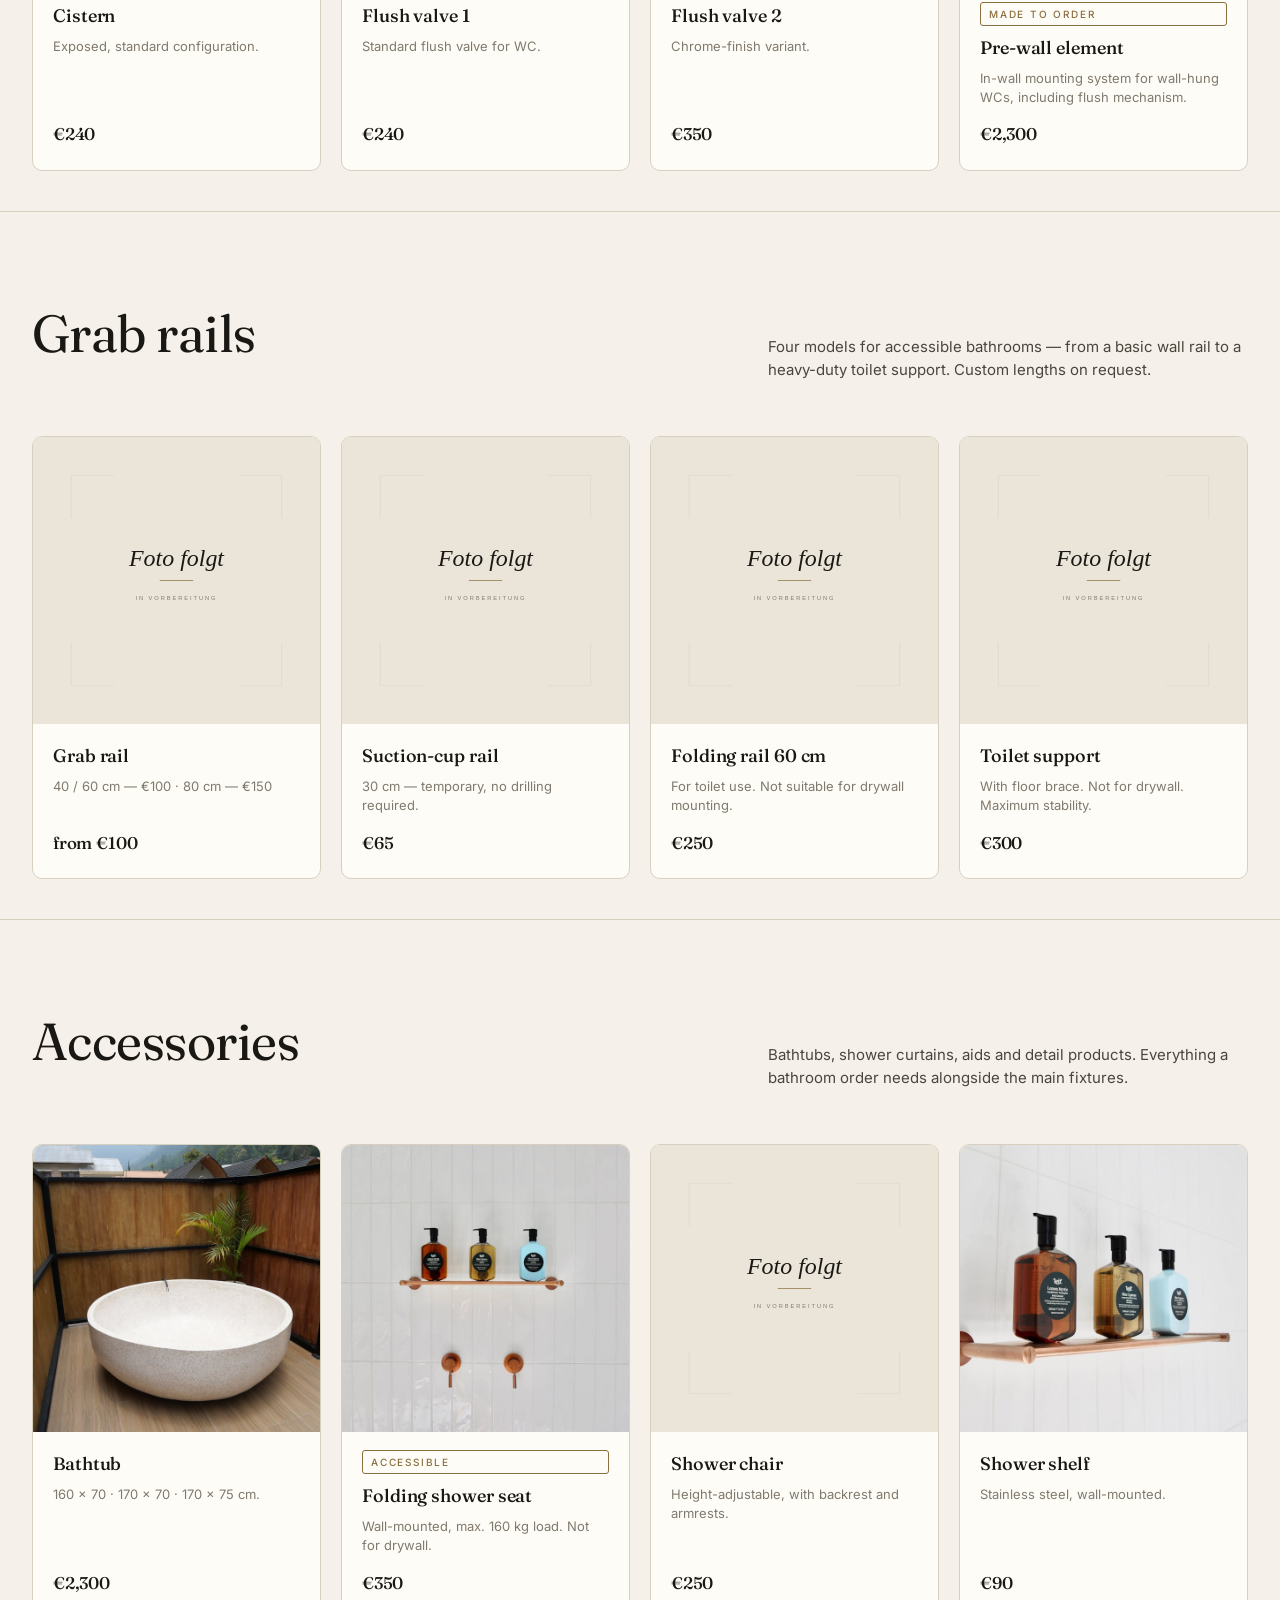
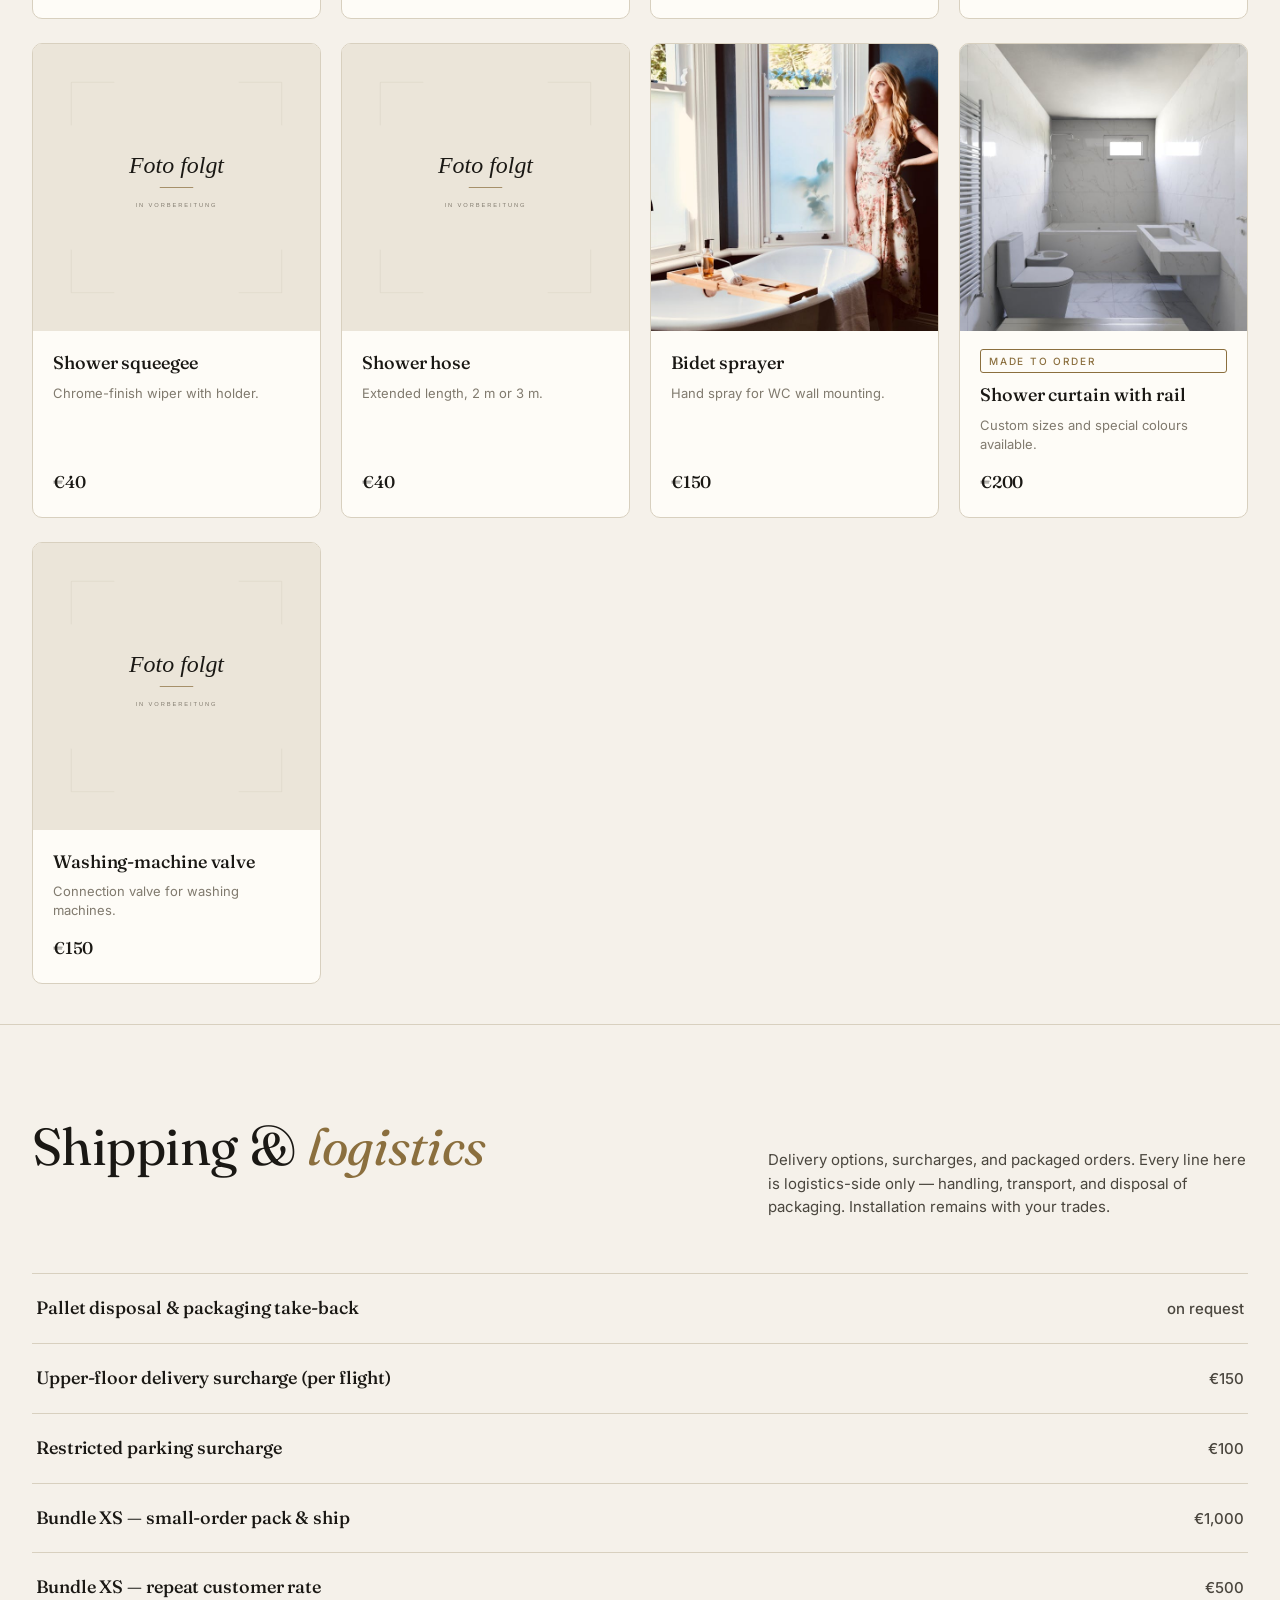
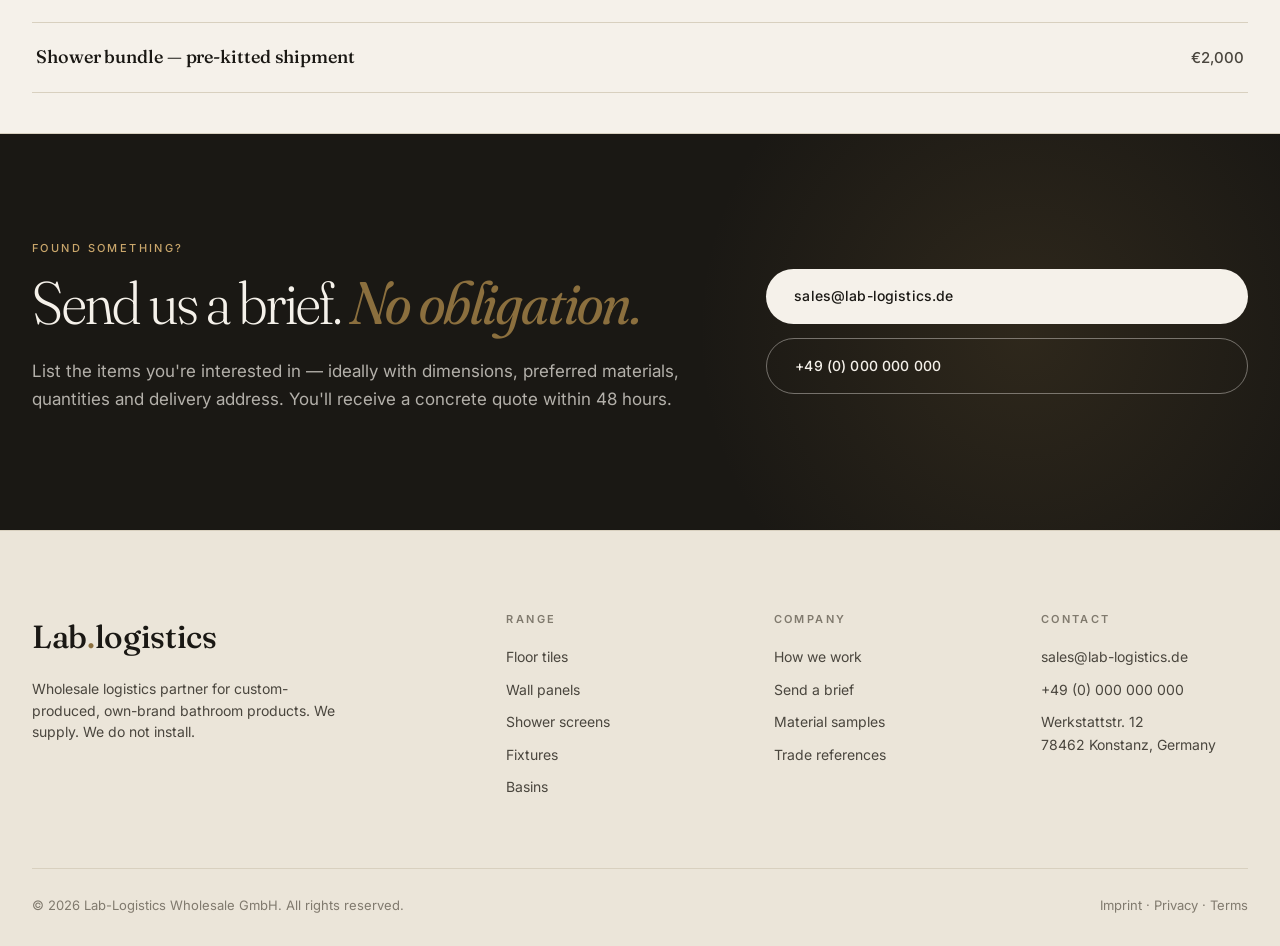
==== commit f3428465: "English + Company Identity" ====
--- a/produkte.html
+++ b/produkte.html
@@ -1,10 +1,10 @@
 <!DOCTYPE html>
-<html lang="de">
+<html lang="en">
 <head>
   <meta charset="UTF-8">
   <meta name="viewport" content="width=device-width, initial-scale=1.0">
-  <title>Produktkatalog — Lab-Logistics</title>
-  <meta name="description" content="Aktueller Produktkatalog von Lab-Logistics: Bodenbeläge, Wandpaneele, Duschabtrennungen, Armaturen, Waschbecken, WCs und Zubehör — auf Anfrage gefertigt.">
+  <title>Product range — Lab-Logistics</title>
+  <meta name="description" content="Lab-Logistics product range: floor tiles, wall panels, shower screens, fixtures, basins, WCs and accessories — sourced and produced to order under our own brand.">
   <link rel="stylesheet" href="style.css">
   <link rel="preconnect" href="https://fonts.googleapis.com">
   <link rel="preconnect" href="https://fonts.gstatic.com" crossorigin>
@@ -16,15 +16,15 @@
     <div class="nav-inner">
       <a href="index.html" class="brand">
         Lab<span class="dot"></span>logistics
-        <small>Manufaktur</small>
+        <small>Wholesale</small>
       </a>
       <ul class="nav-links">
-        <li><a href="index.html">Start</a></li>
-        <li><a href="produkte.html" class="active">Produkte</a></li>
-        <li><a href="index.html#prozess">Prozess</a></li>
-        <li><a href="index.html#kontakt">Kontakt</a></li>
+        <li><a href="index.html">Home</a></li>
+        <li><a href="produkte.html" class="active">Products</a></li>
+        <li><a href="index.html#prozess">How we work</a></li>
+        <li><a href="index.html#kontakt">Contact</a></li>
       </ul>
-      <a href="index.html#kontakt" class="nav-cta">Anfrage senden</a>
+      <a href="index.html#kontakt" class="nav-cta">Request a quote</a>
       <button class="nav-toggle" aria-label="Menu">
         <span></span><span></span><span></span>
       </button>
@@ -35,13 +35,14 @@
   <header class="page-hero">
     <div class="container">
       <div class="breadcrumb">
-        <a href="index.html">Start</a> &nbsp;·&nbsp; Produktkatalog
-      </div>
-      <h1 class="display">Produkt­katalog <em>— Stand 2026.</em></h1>
+        <a href="index.html">Home</a> &nbsp;·&nbsp; Product range
+      </div>
+      <h1 class="display">Product range <em>— 2026 edition.</em></h1>
       <p>
-        Eine Übersicht aller Produkte, die wir derzeit fertigen. Alle Preise
-        netto, zzgl. MwSt. und Lieferung. Jedes Stück wird auf Anfrage produziert
-        — Maße, Farben und Materialien lassen sich anpassen.
+        An overview of the items we currently source and ship under our own
+        brand. Prices are net, exclusive of VAT and shipping. Every item is
+        produced to order — dimensions, colours and materials can be adjusted
+        to your specification. We supply only; installation is on your side.
       </p>
     </div>
   </header>
@@ -50,411 +51,410 @@
   <nav class="cat-nav">
     <div class="container">
       <div class="cat-nav-inner">
-        <button class="cat-pill active" data-target="boden">Bodenbeläge</button>
-        <button class="cat-pill" data-target="wand">Wandpaneele</button>
-        <button class="cat-pill" data-target="duschen">Duschabtrennungen</button>
-        <button class="cat-pill" data-target="armaturen">Armaturen</button>
-        <button class="cat-pill" data-target="waschbecken">Waschbecken</button>
-        <button class="cat-pill" data-target="wc">WCs & Bidets</button>
-        <button class="cat-pill" data-target="spuelkasten">Spülkästen</button>
-        <button class="cat-pill" data-target="haltegriffe">Haltegriffe</button>
-        <button class="cat-pill" data-target="sonstiges">Sonstiges</button>
-        <button class="cat-pill" data-target="zusatzarbeiten">Zusatzarbeiten</button>
-        <button class="cat-pill" data-target="service">Service &amp; Pakete</button>
+        <button class="cat-pill active" data-target="boden">Floor tiles</button>
+        <button class="cat-pill" data-target="wand">Wall panels</button>
+        <button class="cat-pill" data-target="duschen">Shower screens</button>
+        <button class="cat-pill" data-target="armaturen">Fixtures</button>
+        <button class="cat-pill" data-target="waschbecken">Basins</button>
+        <button class="cat-pill" data-target="wc">WCs &amp; bidets</button>
+        <button class="cat-pill" data-target="spuelkasten">Cisterns</button>
+        <button class="cat-pill" data-target="haltegriffe">Grab rails</button>
+        <button class="cat-pill" data-target="sonstiges">Accessories</button>
+        <button class="cat-pill" data-target="service">Shipping &amp; logistics</button>
       </div>
     </div>
   </nav>
 
-  <!-- ======== BÖDEN ======== -->
+  <!-- ======== FLOOR TILES ======== -->
   <section class="cat-block" id="boden">
     <div class="container">
       <div class="cat-block-head">
-        <h2>Boden­beläge <em>— Serie 1</em></h2>
-        <p class="lede">
-          Großformatige Bodenfliesen in matter Oberfläche. Steingut-Optik, sechs
-          Farbtöne. Einheitspreis 445,00 € pro m².
+        <h2>Floor tiles <em>— Series 1</em></h2>
+        <p class="lede">
+          Large-format floor tiles, matt finish, stoneware look. Six colour
+          ways. Flat rate €445 per m².
         </p>
       </div>
 
       <div class="swatch-grid">
         <div class="swatch">
-          <div class="tile"><img src="img/products/boden-paros.jpg" alt="Bodenfliese Paros"></div>
-          <div class="lbl"><span class="name">Paros</span><span class="pr">445 €/m²</span></div>
-        </div>
-        <div class="swatch">
-          <div class="tile"><img src="img/products/boden-alanya.jpg" alt="Bodenfliese Alanya"></div>
-          <div class="lbl"><span class="name">Alanya</span><span class="pr">445 €/m²</span></div>
-        </div>
-        <div class="swatch">
-          <div class="tile"><img src="img/products/boden-ubeda-boden.jpg" alt="Bodenfliese Ubeda"></div>
-          <div class="lbl"><span class="name">Ubeda</span><span class="pr">445 €/m²</span></div>
-        </div>
-        <div class="swatch">
-          <div class="tile"><img src="img/products/boden-liverpool-boden.jpg" alt="Bodenfliese Liverpool"></div>
-          <div class="lbl"><span class="name">Liverpool</span><span class="pr">445 €/m²</span></div>
-        </div>
-        <div class="swatch">
-          <div class="tile"><img src="img/products/boden-colima.jpg" alt="Bodenfliese Colima"></div>
-          <div class="lbl"><span class="name">Colima</span><span class="pr">445 €/m²</span></div>
-        </div>
-        <div class="swatch">
-          <div class="tile"><img src="img/products/boden-kampala.jpg" alt="Bodenfliese Kampala"></div>
-          <div class="lbl"><span class="name">Kampala</span><span class="pr">445 €/m²</span></div>
-        </div>
-      </div>
-    </div>
-  </section>
-
-  <!-- ======== WANDPANEELE ======== -->
+          <div class="tile"><img src="img/products/boden-paros.jpg" alt="Paros floor tile"></div>
+          <div class="lbl"><span class="name">Paros</span><span class="pr">€445/m²</span></div>
+        </div>
+        <div class="swatch">
+          <div class="tile"><img src="img/products/boden-alanya.jpg" alt="Alanya floor tile"></div>
+          <div class="lbl"><span class="name">Alanya</span><span class="pr">€445/m²</span></div>
+        </div>
+        <div class="swatch">
+          <div class="tile"><img src="img/products/boden-ubeda-boden.jpg" alt="Ubeda floor tile"></div>
+          <div class="lbl"><span class="name">Ubeda</span><span class="pr">€445/m²</span></div>
+        </div>
+        <div class="swatch">
+          <div class="tile"><img src="img/products/boden-liverpool-boden.jpg" alt="Liverpool floor tile"></div>
+          <div class="lbl"><span class="name">Liverpool</span><span class="pr">€445/m²</span></div>
+        </div>
+        <div class="swatch">
+          <div class="tile"><img src="img/products/boden-colima.jpg" alt="Colima floor tile"></div>
+          <div class="lbl"><span class="name">Colima</span><span class="pr">€445/m²</span></div>
+        </div>
+        <div class="swatch">
+          <div class="tile"><img src="img/products/boden-kampala.jpg" alt="Kampala floor tile"></div>
+          <div class="lbl"><span class="name">Kampala</span><span class="pr">€445/m²</span></div>
+        </div>
+      </div>
+    </div>
+  </section>
+
+  <!-- ======== WALL PANELS ======== -->
   <section class="cat-block" id="wand">
     <div class="container">
       <div class="cat-block-head">
-        <h2>Wand­paneele</h2>
-        <p class="lede">
-          Großformatige Wandpaneele in Marmor- und Steinoptik. Fünf Designs,
-          jeweils 445,00 € pro m². Auf Wunsch zugeschnitten und mit unserem
-          Spezialkleber lieferbar.
+        <h2>Wall panels</h2>
+        <p class="lede">
+          Large-format wall panels in marble and stone looks. Five designs,
+          €445 per m². Available pre-cut and shipped together with our
+          proprietary adhesive on request.
         </p>
       </div>
 
       <div class="swatch-grid">
         <div class="swatch">
-          <div class="tile"><img src="img/products/wand-ampara.jpg" alt="Wandpaneel Ampara"></div>
-          <div class="lbl"><span class="name">Ampara</span><span class="pr">445 €/m²</span></div>
-        </div>
-        <div class="swatch">
-          <div class="tile"><img src="img/products/wand-liverpool-wand.jpg" alt="Wandpaneel Liverpool"></div>
-          <div class="lbl"><span class="name">Liverpool</span><span class="pr">445 €/m²</span></div>
-        </div>
-        <div class="swatch">
-          <div class="tile"><img src="img/products/wand-hanoi.jpg" alt="Wandpaneel Hanoi"></div>
-          <div class="lbl"><span class="name">Hanoi</span><span class="pr">445 €/m²</span></div>
-        </div>
-        <div class="swatch">
-          <div class="tile"><img src="img/products/wand-ubeda-wand.jpg" alt="Wandpaneel Ubeda"></div>
-          <div class="lbl"><span class="name">Ubeda</span><span class="pr">445 €/m²</span></div>
-        </div>
-        <div class="swatch">
-          <div class="tile"><img src="img/products/wand-zanzibar.jpg" alt="Wandpaneel Zanzibar"></div>
-          <div class="lbl"><span class="name">Zanzibar</span><span class="pr">445 €/m²</span></div>
-        </div>
-      </div>
-    </div>
-  </section>
-
-  <!-- ======== DUSCHABTRENNUNGEN ======== -->
+          <div class="tile"><img src="img/products/wand-ampara.jpg" alt="Ampara wall panel"></div>
+          <div class="lbl"><span class="name">Ampara</span><span class="pr">€445/m²</span></div>
+        </div>
+        <div class="swatch">
+          <div class="tile"><img src="img/products/wand-liverpool-wand.jpg" alt="Liverpool wall panel"></div>
+          <div class="lbl"><span class="name">Liverpool</span><span class="pr">€445/m²</span></div>
+        </div>
+        <div class="swatch">
+          <div class="tile"><img src="img/products/wand-hanoi.jpg" alt="Hanoi wall panel"></div>
+          <div class="lbl"><span class="name">Hanoi</span><span class="pr">€445/m²</span></div>
+        </div>
+        <div class="swatch">
+          <div class="tile"><img src="img/products/wand-ubeda-wand.jpg" alt="Ubeda wall panel"></div>
+          <div class="lbl"><span class="name">Ubeda</span><span class="pr">€445/m²</span></div>
+        </div>
+        <div class="swatch">
+          <div class="tile"><img src="img/products/wand-zanzibar.jpg" alt="Zanzibar wall panel"></div>
+          <div class="lbl"><span class="name">Zanzibar</span><span class="pr">€445/m²</span></div>
+        </div>
+      </div>
+    </div>
+  </section>
+
+  <!-- ======== SHOWER SCREENS ======== -->
   <section class="cat-block" id="duschen">
     <div class="container">
       <div class="cat-block-head">
-        <h2>Dusch­abtrennungen</h2>
-        <p class="lede">
-          Acht Bauformen — von der offenen Walk-in-Variante bis zum klassischen
-          Eckeinstieg mit Schiebetür. Glasstärke und Maße auf Anfrage.
-          Einbaubreiten in 5-cm-Schritten verfügbar.
+        <h2>Shower screens</h2>
+        <p class="lede">
+          Eight configurations — from open walk-in panels to classic corner
+          entries with sliding doors. Glass thickness and dimensions on
+          request. Standard widths in 5 cm increments.
         </p>
       </div>
 
       <div class="prod-grid">
         <article class="prod">
-          <div class="ph"><img src="img/products/dusch-walk-in.jpg" alt="Walk-in Duschabtrennung"></div>
-          <div class="prod-body">
-            <span class="req-tag">auf Anfrage</span>
+          <div class="ph"><img src="img/products/dusch-walk-in.jpg" alt="Walk-in shower screen"></div>
+          <div class="prod-body">
+            <span class="req-tag">made to order</span>
             <h3 class="prod-name">Walk-in</h3>
-            <p class="prod-meta">Festglas-Element, freistehend. Ideal für offene, große Bäder.</p>
-            <span class="prod-price">ab 400 €</span>
-          </div>
-        </article>
-
-        <article class="prod">
-          <div class="ph"><img src="img/products/_placeholder.svg" alt="Schwenkelement"></div>
-          <div class="prod-body">
-            <span class="req-tag">auf Anfrage</span>
-            <h3 class="prod-name">Schwenk­element</h3>
-            <p class="prod-meta">Ergänzung zum Walk-in. Lässt sich seitlich einklappen.</p>
-            <span class="prod-price">ab 275 €</span>
-          </div>
-        </article>
-
-        <article class="prod">
-          <div class="ph"><img src="img/products/_placeholder.svg" alt="Faltwand"></div>
-          <div class="prod-body">
-            <span class="req-tag">auf Anfrage</span>
-            <h3 class="prod-name">Faltwand</h3>
-            <p class="prod-meta">Platzsparende Lösung für schmale Nischen, 70–120 cm.</p>
-            <span class="prod-price">ab 1.050 €</span>
-          </div>
-        </article>
-
-        <article class="prod">
-          <div class="ph"><img src="img/products/_placeholder.svg" alt="Schiebetür"></div>
-          <div class="prod-body">
-            <span class="req-tag">auf Anfrage</span>
-            <h3 class="prod-name">Schiebetür</h3>
-            <p class="prod-meta">Lautlose Edelstahl-Laufschienen, Breiten 100–160 cm.</p>
-            <span class="prod-price">ab 1.050 €</span>
-          </div>
-        </article>
-
-        <article class="prod">
-          <div class="ph"><img src="img/products/_placeholder.svg" alt="Drehtür"></div>
-          <div class="prod-body">
-            <span class="req-tag">auf Anfrage</span>
-            <h3 class="prod-name">Dreh­tür</h3>
-            <p class="prod-meta">Klassisch nach außen öffnend, 70–100 cm.</p>
-            <span class="prod-price">ab 650 €</span>
-          </div>
-        </article>
-
-        <article class="prod">
-          <div class="ph"><img src="img/products/_placeholder.svg" alt="Doppelflügeltür"></div>
-          <div class="prod-body">
-            <span class="req-tag">auf Anfrage</span>
-            <h3 class="prod-name">Doppel­flügeltür</h3>
-            <p class="prod-meta">Beidseitig öffnend, 75–140 cm Breite.</p>
-            <span class="prod-price">ab 850 €</span>
-          </div>
-        </article>
-
-        <article class="prod">
-          <div class="ph"><img src="img/products/_placeholder.svg" alt="Eckeinstieg"></div>
-          <div class="prod-body">
-            <span class="req-tag">auf Anfrage</span>
-            <h3 class="prod-name">Eck­einstieg</h3>
-            <p class="prod-meta">Teiltür für Eckduschen, 80–120 cm.</p>
-            <span class="prod-price">ab 650 €</span>
-          </div>
-        </article>
-
-        <article class="prod">
-          <div class="ph"><img src="img/products/_placeholder.svg" alt="Schiebetür-Eckeinstieg"></div>
-          <div class="prod-body">
-            <span class="req-tag">auf Anfrage</span>
-            <h3 class="prod-name">Schiebetür­eckeinstieg</h3>
-            <p class="prod-meta">Schiebevariante für Eckduschen, 70–120 cm.</p>
-            <span class="prod-price">ab 650 €</span>
-          </div>
-        </article>
-      </div>
-    </div>
-  </section>
-
-  <!-- ======== ARMATUREN ======== -->
+            <p class="prod-meta">Free-standing fixed glass panel. Best suited to open, larger bathrooms.</p>
+            <span class="prod-price">from €400</span>
+          </div>
+        </article>
+
+        <article class="prod">
+          <div class="ph"><img src="img/products/_placeholder.svg" alt="Pivot panel"></div>
+          <div class="prod-body">
+            <span class="req-tag">made to order</span>
+            <h3 class="prod-name">Pivot panel</h3>
+            <p class="prod-meta">Add-on for the walk-in. Folds back to the side.</p>
+            <span class="prod-price">from €275</span>
+          </div>
+        </article>
+
+        <article class="prod">
+          <div class="ph"><img src="img/products/_placeholder.svg" alt="Folding screen"></div>
+          <div class="prod-body">
+            <span class="req-tag">made to order</span>
+            <h3 class="prod-name">Folding screen</h3>
+            <p class="prod-meta">Space-saving solution for narrow recesses, 70–120 cm.</p>
+            <span class="prod-price">from €1,050</span>
+          </div>
+        </article>
+
+        <article class="prod">
+          <div class="ph"><img src="img/products/_placeholder.svg" alt="Sliding door"></div>
+          <div class="prod-body">
+            <span class="req-tag">made to order</span>
+            <h3 class="prod-name">Sliding door</h3>
+            <p class="prod-meta">Silent stainless-steel rails, widths 100–160 cm.</p>
+            <span class="prod-price">from €1,050</span>
+          </div>
+        </article>
+
+        <article class="prod">
+          <div class="ph"><img src="img/products/_placeholder.svg" alt="Hinged door"></div>
+          <div class="prod-body">
+            <span class="req-tag">made to order</span>
+            <h3 class="prod-name">Hinged door</h3>
+            <p class="prod-meta">Classic outward-opening door, 70–100 cm.</p>
+            <span class="prod-price">from €650</span>
+          </div>
+        </article>
+
+        <article class="prod">
+          <div class="ph"><img src="img/products/_placeholder.svg" alt="Double-leaf door"></div>
+          <div class="prod-body">
+            <span class="req-tag">made to order</span>
+            <h3 class="prod-name">Double-leaf door</h3>
+            <p class="prod-meta">Opens to both sides, 75–140 cm wide.</p>
+            <span class="prod-price">from €850</span>
+          </div>
+        </article>
+
+        <article class="prod">
+          <div class="ph"><img src="img/products/_placeholder.svg" alt="Corner entry"></div>
+          <div class="prod-body">
+            <span class="req-tag">made to order</span>
+            <h3 class="prod-name">Corner entry</h3>
+            <p class="prod-meta">Partial-door for corner showers, 80–120 cm.</p>
+            <span class="prod-price">from €650</span>
+          </div>
+        </article>
+
+        <article class="prod">
+          <div class="ph"><img src="img/products/_placeholder.svg" alt="Sliding corner entry"></div>
+          <div class="prod-body">
+            <span class="req-tag">made to order</span>
+            <h3 class="prod-name">Sliding corner entry</h3>
+            <p class="prod-meta">Sliding variant for corner showers, 70–120 cm.</p>
+            <span class="prod-price">from €650</span>
+          </div>
+        </article>
+      </div>
+    </div>
+  </section>
+
+  <!-- ======== FIXTURES ======== -->
   <section class="cat-block" id="armaturen">
     <div class="container">
       <div class="cat-block-head">
-        <h2>Armaturen</h2>
-        <p class="lede">
-          Eigene Modellreihe in verchromter Ausführung. Auf Wunsch in Schwarz
-          matt, gebürstetem Messing oder pulverbeschichteter Sonderfarbe.
+        <h2>Fixtures</h2>
+        <p class="lede">
+          Our own product line in chrome finish. On request also in matt
+          black, brushed brass, or powder-coated custom colours.
         </p>
       </div>
 
       <div class="prod-grid">
         <article class="prod">
-          <div class="ph"><img src="img/products/armatur-waschtisch.jpg" alt="Waschtischarmatur TURNIX"></div>
+          <div class="ph"><img src="img/products/armatur-waschtisch.jpg" alt="TURNIX basin mixer"></div>
           <div class="prod-body">
             <h3 class="prod-name">TURNIX</h3>
-            <p class="prod-meta">Waschtischarmatur, Einhebelmischer.</p>
-            <span class="prod-price">200 €</span>
-          </div>
-        </article>
-
-        <article class="prod">
-          <div class="ph"><img src="img/products/armatur-bidet.jpg" alt="Bidetarmatur"></div>
-          <div class="prod-body">
-            <h3 class="prod-name">Bidet­armatur</h3>
-            <p class="prod-meta">Einhebel, formgleich zur TURNIX-Serie.</p>
-            <span class="prod-price">200 €</span>
-          </div>
-        </article>
-
-        <article class="prod">
-          <div class="ph"><img src="img/products/armatur-haarwasch.jpg" alt="Haarwascharmatur ANGULIX"></div>
+            <p class="prod-meta">Basin mixer, single-lever.</p>
+            <span class="prod-price">€200</span>
+          </div>
+        </article>
+
+        <article class="prod">
+          <div class="ph"><img src="img/products/armatur-bidet.jpg" alt="Bidet mixer"></div>
+          <div class="prod-body">
+            <h3 class="prod-name">Bidet mixer</h3>
+            <p class="prod-meta">Single-lever, matched to the TURNIX series.</p>
+            <span class="prod-price">€200</span>
+          </div>
+        </article>
+
+        <article class="prod">
+          <div class="ph"><img src="img/products/armatur-haarwasch.jpg" alt="ANGULIX hair-wash mixer"></div>
           <div class="prod-body">
             <h3 class="prod-name">ANGULIX</h3>
-            <p class="prod-meta">Haarwascharmatur mit ausziehbarer Brause.</p>
-            <span class="prod-price">450 €</span>
-          </div>
-        </article>
-
-        <article class="prod">
-          <div class="ph"><img src="img/products/armatur-mischbatterie.jpg" alt="Mischbatterie MIXALIX"></div>
+            <p class="prod-meta">Hair-wash mixer with pull-out spray.</p>
+            <span class="prod-price">€450</span>
+          </div>
+        </article>
+
+        <article class="prod">
+          <div class="ph"><img src="img/products/armatur-mischbatterie.jpg" alt="MIXALIX shower mixer"></div>
           <div class="prod-body">
             <h3 class="prod-name">MIXALIX</h3>
-            <p class="prod-meta">Aufputz-Mischbatterie für Dusche.</p>
-            <span class="prod-price">200 €</span>
-          </div>
-        </article>
-
-        <article class="prod">
-          <div class="ph"><img src="img/products/_placeholder.svg" alt="Thermomischbatterie THERMOLIX"></div>
+            <p class="prod-meta">Wall-mounted shower mixer.</p>
+            <span class="prod-price">€200</span>
+          </div>
+        </article>
+
+        <article class="prod">
+          <div class="ph"><img src="img/products/_placeholder.svg" alt="THERMOLIX thermostatic mixer"></div>
           <div class="prod-body">
             <h3 class="prod-name">THERMOLIX</h3>
-            <p class="prod-meta">Thermostatische Aufputz-Mischbatterie, verbrühschutzgesichert.</p>
-            <span class="prod-price">300 €</span>
-          </div>
-        </article>
-
-        <article class="prod">
-          <div class="ph"><img src="img/products/armatur-badewanne.jpg" alt="Badewannenarmatur MIXALIX DUO"></div>
+            <p class="prod-meta">Thermostatic wall-mounted mixer with scald protection.</p>
+            <span class="prod-price">€300</span>
+          </div>
+        </article>
+
+        <article class="prod">
+          <div class="ph"><img src="img/products/armatur-badewanne.jpg" alt="MIXALIX DUO bath mixer"></div>
           <div class="prod-body">
             <h3 class="prod-name">MIXALIX DUO</h3>
-            <p class="prod-meta">Badewannenarmatur mit Umsteller und Brauseanschluss.</p>
-            <span class="prod-price">250 €</span>
-          </div>
-        </article>
-
-        <article class="prod">
-          <div class="ph"><img src="img/products/armatur-hochkant.jpg" alt="Hochkantarmatur"></div>
-          <div class="prod-body">
-            <h3 class="prod-name">Hochkant­armatur</h3>
-            <p class="prod-meta">Vertikale Konstruktion mit zwei Drehgriffen.</p>
-            <span class="prod-price">450 €</span>
-          </div>
-        </article>
-
-        <article class="prod">
-          <div class="ph"><img src="img/products/_placeholder.svg" alt="Brauseset HYDROFALLIX"></div>
+            <p class="prod-meta">Bath mixer with diverter and shower outlet.</p>
+            <span class="prod-price">€250</span>
+          </div>
+        </article>
+
+        <article class="prod">
+          <div class="ph"><img src="img/products/armatur-hochkant.jpg" alt="Vertical mixer"></div>
+          <div class="prod-body">
+            <h3 class="prod-name">Vertical mixer</h3>
+            <p class="prod-meta">Vertical body with two rotary handles.</p>
+            <span class="prod-price">€450</span>
+          </div>
+        </article>
+
+        <article class="prod">
+          <div class="ph"><img src="img/products/_placeholder.svg" alt="HYDROFALLIX shower set"></div>
           <div class="prod-body">
             <h3 class="prod-name">HYDROFALLIX</h3>
-            <p class="prod-meta">Brauseset mit Stange und Handbrause.</p>
-            <span class="prod-price">150 €</span>
-          </div>
-        </article>
-
-        <article class="prod">
-          <div class="ph"><img src="img/products/armatur-regendusche.jpg" alt="Regendusche PLUVIALIX"></div>
+            <p class="prod-meta">Shower set with rail and hand shower.</p>
+            <span class="prod-price">€150</span>
+          </div>
+        </article>
+
+        <article class="prod">
+          <div class="ph"><img src="img/products/armatur-regendusche.jpg" alt="PLUVIALIX rain shower"></div>
           <div class="prod-body">
             <h3 class="prod-name">PLUVIALIX</h3>
-            <p class="prod-meta">Regendusche mit Kopfbrause und seitlicher Handbrause.</p>
-            <span class="prod-price">550 €</span>
-          </div>
-        </article>
-      </div>
-    </div>
-  </section>
-
-  <!-- ======== WASCHBECKEN ======== -->
+            <p class="prod-meta">Rain shower with overhead and side hand shower.</p>
+            <span class="prod-price">€550</span>
+          </div>
+        </article>
+      </div>
+    </div>
+  </section>
+
+  <!-- ======== BASINS ======== -->
   <section class="cat-block" id="waschbecken">
     <div class="container">
       <div class="cat-block-head">
-        <h2>Wasch­becken &amp; -tische</h2>
-        <p class="lede">
-          Klassische Becken in vier Bauformen sowie unsere Manufaktur-Waschtische
-          mit integriertem Unterschrank — wahlweise in Eiche, Schwarz matt,
-          Fumé matt oder Weiß Hochglanz.
+        <h2>Basins &amp; vanity units</h2>
+        <p class="lede">
+          Classic basins in four shapes, plus our own-brand vanity units
+          with integrated cabinet — available in oak, matt black, matt
+          fumé, or high-gloss white.
         </p>
       </div>
 
       <div class="prod-grid">
         <article class="prod">
-          <div class="ph"><img src="img/products/wb-rund.jpg" alt="Waschbecken rund"></div>
-          <div class="prod-body">
-            <h3 class="prod-name">Waschbecken rund</h3>
-            <p class="prod-meta">60 × 51,5 cm</p>
-            <span class="prod-price">490 €</span>
-          </div>
-        </article>
-
-        <article class="prod">
-          <div class="ph"><img src="img/products/wb-klein.jpg" alt="Waschbecken klein"></div>
-          <div class="prod-body">
-            <h3 class="prod-name">Waschbecken klein</h3>
-            <p class="prod-meta">45 × 34 cm — für Gäste-WCs.</p>
-            <span class="prod-price">490 €</span>
-          </div>
-        </article>
-
-        <article class="prod">
-          <div class="ph"><img src="img/products/wb-eckig.jpg" alt="Waschbecken eckig"></div>
-          <div class="prod-body">
-            <h3 class="prod-name">Waschbecken eckig</h3>
+          <div class="ph"><img src="img/products/wb-rund.jpg" alt="Round basin"></div>
+          <div class="prod-body">
+            <h3 class="prod-name">Round basin</h3>
+            <p class="prod-meta">60 × 51.5 cm</p>
+            <span class="prod-price">€490</span>
+          </div>
+        </article>
+
+        <article class="prod">
+          <div class="ph"><img src="img/products/wb-klein.jpg" alt="Compact basin"></div>
+          <div class="prod-body">
+            <h3 class="prod-name">Compact basin</h3>
+            <p class="prod-meta">45 × 34 cm — for guest WCs.</p>
+            <span class="prod-price">€490</span>
+          </div>
+        </article>
+
+        <article class="prod">
+          <div class="ph"><img src="img/products/wb-eckig.jpg" alt="Rectangular basin"></div>
+          <div class="prod-body">
+            <h3 class="prod-name">Rectangular basin</h3>
             <p class="prod-meta">60 × 48 cm</p>
-            <span class="prod-price">490 €</span>
-          </div>
-        </article>
-
-        <article class="prod">
-          <div class="ph"><img src="img/products/wb-doppel.jpg" alt="Doppelwaschbecken"></div>
-          <div class="prod-body">
-            <h3 class="prod-name">Doppel­waschbecken</h3>
-            <p class="prod-meta">120 × 48,5 cm</p>
-            <span class="prod-price">1.100 €</span>
-          </div>
-        </article>
-
-        <article class="prod">
-          <div class="ph"><img src="img/products/wb-senior-60.jpg" alt="Senioren-Waschtisch 60"></div>
-          <div class="prod-body">
-            <span class="req-tag">barrierefrei</span>
-            <h3 class="prod-name">Senioren­waschtisch 60</h3>
-            <p class="prod-meta">60 × 55,5 cm — unterfahrbar mit Haltegriffen.</p>
-            <span class="prod-price">1.100 €</span>
-          </div>
-        </article>
-
-        <article class="prod">
-          <div class="ph"><img src="img/products/_placeholder.svg" alt="Senioren-Waschtisch 100"></div>
-          <div class="prod-body">
-            <span class="req-tag">barrierefrei</span>
-            <h3 class="prod-name">Senioren­waschtisch 100</h3>
-            <p class="prod-meta">100 × 55,5 cm — breitere Variante.</p>
-            <span class="prod-price">1.300 €</span>
-          </div>
-        </article>
-
-        <article class="prod">
-          <div class="ph"><img src="img/products/wb-schwarz.jpg" alt="Waschtisch schwarz matt"></div>
-          <div class="prod-body">
-            <span class="req-tag">auf Anfrage</span>
-            <h3 class="prod-name">Wasch­tisch Schwarz matt</h3>
-            <p class="prod-meta">46 cm Tiefe · 60 oder 80 cm Breite.</p>
-            <span class="prod-price">1.200 € <small>/ 1.400 €</small></span>
-          </div>
-        </article>
-
-        <article class="prod">
-          <div class="ph"><img src="img/products/wb-eiche.jpg" alt="Waschtisch Eiche"></div>
-          <div class="prod-body">
-            <span class="req-tag">auf Anfrage</span>
-            <h3 class="prod-name">Wasch­tisch Eiche</h3>
-            <p class="prod-meta">46 cm Tiefe · 60 oder 80 cm Breite.</p>
-            <span class="prod-price">1.200 € <small>/ 1.400 €</small></span>
-          </div>
-        </article>
-
-        <article class="prod">
-          <div class="ph"><img src="img/products/wb-fume.jpg" alt="Waschtisch Fumé matt"></div>
-          <div class="prod-body">
-            <span class="req-tag">auf Anfrage</span>
-            <h3 class="prod-name">Wasch­tisch Fumé matt</h3>
-            <p class="prod-meta">46 cm Tiefe · 60 oder 80 cm Breite.</p>
-            <span class="prod-price">1.200 € <small>/ 1.400 €</small></span>
-          </div>
-        </article>
-
-        <article class="prod">
-          <div class="ph"><img src="img/products/wb-weiss.jpg" alt="Waschtisch Weiß Hochglanz"></div>
-          <div class="prod-body">
-            <span class="req-tag">auf Anfrage</span>
-            <h3 class="prod-name">Wasch­tisch Weiß Hochglanz</h3>
-            <p class="prod-meta">46 cm Tiefe · 60 oder 80 cm Breite.</p>
-            <span class="prod-price">1.200 € <small>/ 1.400 €</small></span>
-          </div>
-        </article>
-      </div>
-    </div>
-  </section>
-
-  <!-- ======== TOILETTEN ======== -->
+            <span class="prod-price">€490</span>
+          </div>
+        </article>
+
+        <article class="prod">
+          <div class="ph"><img src="img/products/wb-doppel.jpg" alt="Double basin"></div>
+          <div class="prod-body">
+            <h3 class="prod-name">Double basin</h3>
+            <p class="prod-meta">120 × 48.5 cm</p>
+            <span class="prod-price">€1,100</span>
+          </div>
+        </article>
+
+        <article class="prod">
+          <div class="ph"><img src="img/products/wb-senior-60.jpg" alt="Accessible basin 60"></div>
+          <div class="prod-body">
+            <span class="req-tag">accessible</span>
+            <h3 class="prod-name">Accessible basin 60</h3>
+            <p class="prod-meta">60 × 55.5 cm — wheelchair-friendly with grab rails.</p>
+            <span class="prod-price">€1,100</span>
+          </div>
+        </article>
+
+        <article class="prod">
+          <div class="ph"><img src="img/products/_placeholder.svg" alt="Accessible basin 100"></div>
+          <div class="prod-body">
+            <span class="req-tag">accessible</span>
+            <h3 class="prod-name">Accessible basin 100</h3>
+            <p class="prod-meta">100 × 55.5 cm — wider variant.</p>
+            <span class="prod-price">€1,300</span>
+          </div>
+        </article>
+
+        <article class="prod">
+          <div class="ph"><img src="img/products/wb-schwarz.jpg" alt="Matt black vanity unit"></div>
+          <div class="prod-body">
+            <span class="req-tag">made to order</span>
+            <h3 class="prod-name">Vanity unit — matt black</h3>
+            <p class="prod-meta">46 cm depth · 60 or 80 cm width.</p>
+            <span class="prod-price">€1,200 <small>/ €1,400</small></span>
+          </div>
+        </article>
+
+        <article class="prod">
+          <div class="ph"><img src="img/products/wb-eiche.jpg" alt="Oak vanity unit"></div>
+          <div class="prod-body">
+            <span class="req-tag">made to order</span>
+            <h3 class="prod-name">Vanity unit — oak</h3>
+            <p class="prod-meta">46 cm depth · 60 or 80 cm width.</p>
+            <span class="prod-price">€1,200 <small>/ €1,400</small></span>
+          </div>
+        </article>
+
+        <article class="prod">
+          <div class="ph"><img src="img/products/wb-fume.jpg" alt="Matt fumé vanity unit"></div>
+          <div class="prod-body">
+            <span class="req-tag">made to order</span>
+            <h3 class="prod-name">Vanity unit — matt fumé</h3>
+            <p class="prod-meta">46 cm depth · 60 or 80 cm width.</p>
+            <span class="prod-price">€1,200 <small>/ €1,400</small></span>
+          </div>
+        </article>
+
+        <article class="prod">
+          <div class="ph"><img src="img/products/wb-weiss.jpg" alt="High-gloss white vanity unit"></div>
+          <div class="prod-body">
+            <span class="req-tag">made to order</span>
+            <h3 class="prod-name">Vanity unit — high-gloss white</h3>
+            <p class="prod-meta">46 cm depth · 60 or 80 cm width.</p>
+            <span class="prod-price">€1,200 <small>/ €1,400</small></span>
+          </div>
+        </article>
+      </div>
+    </div>
+  </section>
+
+  <!-- ======== WCs & BIDETS ======== -->
   <section class="cat-block" id="wc">
     <div class="container">
       <div class="cat-block-head">
-        <h2>WCs &amp; Bidets</h2>
-        <p class="lede">
-          Sechs WC-Modelle — stehend oder hängend, mit waagrechtem oder
-          senkrechtem Abgang, teilweise erhöht für komfortableres Sitzen.
-          Dazu zwei Bidet-Varianten.
+        <h2>WCs &amp; bidets</h2>
+        <p class="lede">
+          Six WC models — floor-standing or wall-hung, with horizontal or
+          vertical outlet, some with raised seat for added comfort. Plus
+          two bidet variants.
         </p>
       </div>
 
@@ -463,8 +463,8 @@
           <div class="ph"><img src="img/products/wc-wc1.jpg" alt="WC 1"></div>
           <div class="prod-body">
             <h3 class="prod-name">WC 1</h3>
-            <p class="prod-meta">Stehend, Tiefspüler, spülrandlos, waagrechter Abgang.</p>
-            <span class="prod-price">650 €</span>
+            <p class="prod-meta">Floor-standing, deep-flush, rimless, horizontal outlet.</p>
+            <span class="prod-price">€650</span>
           </div>
         </article>
 
@@ -472,8 +472,8 @@
           <div class="ph"><img src="img/products/wc-wc2.jpg" alt="WC 2"></div>
           <div class="prod-body">
             <h3 class="prod-name">WC 2</h3>
-            <p class="prod-meta">Stehend, Tiefspüler, 7 cm erhöht, spülrandlos, waagrechter Abgang.</p>
-            <span class="prod-price">780 €</span>
+            <p class="prod-meta">Floor-standing, deep-flush, raised by 7 cm, rimless, horizontal outlet.</p>
+            <span class="prod-price">€780</span>
           </div>
         </article>
 
@@ -481,8 +481,8 @@
           <div class="ph"><img src="img/products/wc-wc3.jpg" alt="WC 3"></div>
           <div class="prod-body">
             <h3 class="prod-name">WC 3</h3>
-            <p class="prod-meta">Stehend, Tiefspüler, spülrandlos, senkrechter Abgang.</p>
-            <span class="prod-price">650 €</span>
+            <p class="prod-meta">Floor-standing, deep-flush, rimless, vertical outlet.</p>
+            <span class="prod-price">€650</span>
           </div>
         </article>
 
@@ -490,8 +490,8 @@
           <div class="ph"><img src="img/products/wc-wc4.jpg" alt="WC 4"></div>
           <div class="prod-body">
             <h3 class="prod-name">WC 4</h3>
-            <p class="prod-meta">Stehend, Flachspüler, 10 cm erhöht, senkrechter Abgang.</p>
-            <span class="prod-price">780 €</span>
+            <p class="prod-meta">Floor-standing, shallow-flush, raised by 10 cm, vertical outlet.</p>
+            <span class="prod-price">€780</span>
           </div>
         </article>
 
@@ -499,8 +499,8 @@
           <div class="ph"><img src="img/products/wc-wc5.jpg" alt="WC 5"></div>
           <div class="prod-body">
             <h3 class="prod-name">WC 5</h3>
-            <p class="prod-meta">Hängend, Tiefspüler, spülrandlos.</p>
-            <span class="prod-price">730 €</span>
+            <p class="prod-meta">Wall-hung, deep-flush, rimless.</p>
+            <span class="prod-price">€730</span>
           </div>
         </article>
 
@@ -508,285 +508,252 @@
           <div class="ph"><img src="img/products/wc-wc6.jpg" alt="WC 6"></div>
           <div class="prod-body">
             <h3 class="prod-name">WC 6</h3>
-            <p class="prod-meta">Hängend, Tiefspüler, 6 cm erhöht, spülrandlos.</p>
-            <span class="prod-price">990 €</span>
-          </div>
-        </article>
-
-        <article class="prod">
-          <div class="ph"><img src="img/products/wc-bidet1.jpg" alt="Bidet wandmontiert"></div>
+            <p class="prod-meta">Wall-hung, deep-flush, raised by 6 cm, rimless.</p>
+            <span class="prod-price">€990</span>
+          </div>
+        </article>
+
+        <article class="prod">
+          <div class="ph"><img src="img/products/wc-bidet1.jpg" alt="Wall-mounted bidet"></div>
           <div class="prod-body">
             <h3 class="prod-name">Bidet 1</h3>
-            <p class="prod-meta">Wandmontage.</p>
-            <span class="prod-price">730 €</span>
-          </div>
-        </article>
-
-        <article class="prod">
-          <div class="ph"><img src="img/products/wc-bidet2.jpg" alt="Bidet bodenstehend"></div>
+            <p class="prod-meta">Wall-mounted.</p>
+            <span class="prod-price">€730</span>
+          </div>
+        </article>
+
+        <article class="prod">
+          <div class="ph"><img src="img/products/wc-bidet2.jpg" alt="Floor-standing bidet"></div>
           <div class="prod-body">
             <h3 class="prod-name">Bidet 2</h3>
-            <p class="prod-meta">Bodenstehend.</p>
-            <span class="prod-price">730 €</span>
-          </div>
-        </article>
-      </div>
-    </div>
-  </section>
-
-  <!-- ======== SPÜLKASTEN ======== -->
+            <p class="prod-meta">Floor-standing.</p>
+            <span class="prod-price">€730</span>
+          </div>
+        </article>
+      </div>
+    </div>
+  </section>
+
+  <!-- ======== CISTERNS ======== -->
   <section class="cat-block" id="spuelkasten">
     <div class="container">
       <div class="cat-block-head">
-        <h2>Spül­kästen &amp; Druck­spüler</h2>
-        <p class="lede">
-          Aufputz-Spülkasten, zwei Druckspüler-Varianten und unser Vorbauelement
-          für hängende WCs — ausschließlich auf Anfrage gefertigt.
+        <h2>Cisterns &amp; flush valves</h2>
+        <p class="lede">
+          Exposed cistern, two flush-valve variants, and our pre-wall
+          element for wall-hung WCs — all produced to order.
         </p>
       </div>
 
       <div class="prod-grid">
         <article class="prod">
-          <div class="ph"><img src="img/products/_placeholder.svg" alt="Spülkasten"></div>
-          <div class="prod-body">
-            <h3 class="prod-name">Spül­kasten</h3>
-            <p class="prod-meta">Aufputz, Standard­ausführung.</p>
-            <span class="prod-price">240 €</span>
-          </div>
-        </article>
-
-        <article class="prod">
-          <div class="ph"><img src="img/products/_placeholder.svg" alt="Druckspüler 1"></div>
-          <div class="prod-body">
-            <h3 class="prod-name">Druck­spüler 1</h3>
-            <p class="prod-meta">Standard-Druckspüler für WC.</p>
-            <span class="prod-price">240 €</span>
-          </div>
-        </article>
-
-        <article class="prod">
-          <div class="ph"><img src="img/products/_placeholder.svg" alt="Druckspüler 2"></div>
-          <div class="prod-body">
-            <h3 class="prod-name">Druck­spüler 2</h3>
-            <p class="prod-meta">Verchromte Variante.</p>
-            <span class="prod-price">350 €</span>
-          </div>
-        </article>
-
-        <article class="prod">
-          <div class="ph"><img src="img/products/_placeholder.svg" alt="Vorbauelement"></div>
-          <div class="prod-body">
-            <span class="req-tag">auf Anfrage</span>
-            <h3 class="prod-name">Vorbau­element</h3>
-            <p class="prod-meta">Wandeinbau-System für hängende WCs, inklusive Spültechnik.</p>
-            <span class="prod-price">2.300 €</span>
-          </div>
-        </article>
-      </div>
-    </div>
-  </section>
-
-  <!-- ======== HALTEGRIFFE ======== -->
+          <div class="ph"><img src="img/products/_placeholder.svg" alt="Cistern"></div>
+          <div class="prod-body">
+            <h3 class="prod-name">Cistern</h3>
+            <p class="prod-meta">Exposed, standard configuration.</p>
+            <span class="prod-price">€240</span>
+          </div>
+        </article>
+
+        <article class="prod">
+          <div class="ph"><img src="img/products/_placeholder.svg" alt="Flush valve 1"></div>
+          <div class="prod-body">
+            <h3 class="prod-name">Flush valve 1</h3>
+            <p class="prod-meta">Standard flush valve for WC.</p>
+            <span class="prod-price">€240</span>
+          </div>
+        </article>
+
+        <article class="prod">
+          <div class="ph"><img src="img/products/_placeholder.svg" alt="Flush valve 2"></div>
+          <div class="prod-body">
+            <h3 class="prod-name">Flush valve 2</h3>
+            <p class="prod-meta">Chrome-finish variant.</p>
+            <span class="prod-price">€350</span>
+          </div>
+        </article>
+
+        <article class="prod">
+          <div class="ph"><img src="img/products/_placeholder.svg" alt="Pre-wall element"></div>
+          <div class="prod-body">
+            <span class="req-tag">made to order</span>
+            <h3 class="prod-name">Pre-wall element</h3>
+            <p class="prod-meta">In-wall mounting system for wall-hung WCs, including flush mechanism.</p>
+            <span class="prod-price">€2,300</span>
+          </div>
+        </article>
+      </div>
+    </div>
+  </section>
+
+  <!-- ======== GRAB RAILS ======== -->
   <section class="cat-block" id="haltegriffe">
     <div class="container">
       <div class="cat-block-head">
-        <h2>Halte­griffe</h2>
-        <p class="lede">
-          Vier Modelle für barrierefreie Bäder — vom einfachen Wandgriff bis
-          zur belastbaren Toiletten­stütze. Auf Wunsch in Sonderlängen.
+        <h2>Grab rails</h2>
+        <p class="lede">
+          Four models for accessible bathrooms — from a basic wall rail to
+          a heavy-duty toilet support. Custom lengths on request.
         </p>
       </div>
 
       <div class="prod-grid">
         <article class="prod">
-          <div class="ph"><img src="img/products/_placeholder.svg" alt="Haltegriff"></div>
-          <div class="prod-body">
-            <h3 class="prod-name">Halte­griffe</h3>
-            <p class="prod-meta">40 / 60 cm — 100 € · 80 cm — 150 €</p>
-            <span class="prod-price">ab 100 €</span>
-          </div>
-        </article>
-
-        <article class="prod">
-          <div class="ph"><img src="img/products/_placeholder.svg" alt="Haltegriff Saugnapf"></div>
-          <div class="prod-body">
-            <h3 class="prod-name">Saug­napf-Griff</h3>
-            <p class="prod-meta">30 cm — temporär, ohne Bohren.</p>
-            <span class="prod-price">65 €</span>
-          </div>
-        </article>
-
-        <article class="prod">
-          <div class="ph"><img src="img/products/_placeholder.svg" alt="Haltegriff anklappbar"></div>
-          <div class="prod-body">
-            <h3 class="prod-name">Anklappbar 60 cm</h3>
-            <p class="prod-meta">Für Toilette. Kein Trocken­bau möglich.</p>
-            <span class="prod-price">250 €</span>
-          </div>
-        </article>
-
-        <article class="prod">
-          <div class="ph"><img src="img/products/_placeholder.svg" alt="Haltegriff Toilette mit Bodenstütze"></div>
-          <div class="prod-body">
-            <h3 class="prod-name">Mit Boden­stütze</h3>
-            <p class="prod-meta">Für Toilette. Kein Trockenbau. Höchste Stabilität.</p>
-            <span class="prod-price">300 €</span>
-          </div>
-        </article>
-      </div>
-    </div>
-  </section>
-
-  <!-- ======== SONSTIGES ======== -->
+          <div class="ph"><img src="img/products/_placeholder.svg" alt="Grab rail"></div>
+          <div class="prod-body">
+            <h3 class="prod-name">Grab rail</h3>
+            <p class="prod-meta">40 / 60 cm — €100 · 80 cm — €150</p>
+            <span class="prod-price">from €100</span>
+          </div>
+        </article>
+
+        <article class="prod">
+          <div class="ph"><img src="img/products/_placeholder.svg" alt="Suction-cup grab rail"></div>
+          <div class="prod-body">
+            <h3 class="prod-name">Suction-cup rail</h3>
+            <p class="prod-meta">30 cm — temporary, no drilling required.</p>
+            <span class="prod-price">€65</span>
+          </div>
+        </article>
+
+        <article class="prod">
+          <div class="ph"><img src="img/products/_placeholder.svg" alt="Folding grab rail"></div>
+          <div class="prod-body">
+            <h3 class="prod-name">Folding rail 60 cm</h3>
+            <p class="prod-meta">For toilet use. Not suitable for drywall mounting.</p>
+            <span class="prod-price">€250</span>
+          </div>
+        </article>
+
+        <article class="prod">
+          <div class="ph"><img src="img/products/_placeholder.svg" alt="Toilet support with floor brace"></div>
+          <div class="prod-body">
+            <h3 class="prod-name">Toilet support</h3>
+            <p class="prod-meta">With floor brace. Not for drywall. Maximum stability.</p>
+            <span class="prod-price">€300</span>
+          </div>
+        </article>
+      </div>
+    </div>
+  </section>
+
+  <!-- ======== ACCESSORIES ======== -->
   <section class="cat-block" id="sonstiges">
     <div class="container">
       <div class="cat-block-head">
-        <h2>Sonstiges &amp; Zubehör</h2>
-        <p class="lede">
-          Badewannen, Duschvorhänge, Hilfsmittel und Detailprodukte. Alles, was
-          ein Bad zusätzlich braucht.
+        <h2>Accessories</h2>
+        <p class="lede">
+          Bathtubs, shower curtains, aids and detail products. Everything
+          a bathroom order needs alongside the main fixtures.
         </p>
       </div>
 
       <div class="prod-grid">
         <article class="prod">
-          <div class="ph"><img src="img/products/so-badewanne.jpg" alt="Badewanne"></div>
-          <div class="prod-body">
-            <h3 class="prod-name">Bade­wanne</h3>
+          <div class="ph"><img src="img/products/so-badewanne.jpg" alt="Bathtub"></div>
+          <div class="prod-body">
+            <h3 class="prod-name">Bathtub</h3>
             <p class="prod-meta">160 × 70 · 170 × 70 · 170 × 75 cm.</p>
-            <span class="prod-price">2.300 €</span>
-          </div>
-        </article>
-
-        <article class="prod">
-          <div class="ph"><img src="img/products/so-klappsitz.jpg" alt="Klappsitz"></div>
-          <div class="prod-body">
-            <span class="req-tag">barrierefrei</span>
-            <h3 class="prod-name">Klapp­sitz</h3>
-            <p class="prod-meta">Wandmontage, max. 160 kg. Kein Trockenbau.</p>
-            <span class="prod-price">350 €</span>
-          </div>
-        </article>
-
-        <article class="prod">
-          <div class="ph"><img src="img/products/_placeholder.svg" alt="Duschstuhl"></div>
-          <div class="prod-body">
-            <h3 class="prod-name">Dusch­stuhl</h3>
-            <p class="prod-meta">Höhenverstellbar, mit Lehne und Armlehnen.</p>
-            <span class="prod-price">250 €</span>
-          </div>
-        </article>
-
-        <article class="prod">
-          <div class="ph"><img src="img/products/so-ablage.jpg" alt="Duschablage"></div>
-          <div class="prod-body">
-            <h3 class="prod-name">Dusch­ablage</h3>
-            <p class="prod-meta">Edelstahl, zur Wandmontage.</p>
-            <span class="prod-price">90 €</span>
-          </div>
-        </article>
-
-        <article class="prod">
-          <div class="ph"><img src="img/products/_placeholder.svg" alt="Duschabzieher"></div>
-          <div class="prod-body">
-            <h3 class="prod-name">Dusch­abzieher</h3>
-            <p class="prod-meta">Verchromter Wischer mit Halterung.</p>
-            <span class="prod-price">40 €</span>
-          </div>
-        </article>
-
-        <article class="prod">
-          <div class="ph"><img src="img/products/_placeholder.svg" alt="Brauseschlauch"></div>
-          <div class="prod-body">
-            <h3 class="prod-name">Brause­schlauch</h3>
-            <p class="prod-meta">Verlängert, 2 m oder 3 m Länge.</p>
-            <span class="prod-price">40 €</span>
-          </div>
-        </article>
-
-        <article class="prod">
-          <div class="ph"><img src="img/products/so-bidetdusche.jpg" alt="Bidetdusche"></div>
-          <div class="prod-body">
-            <h3 class="prod-name">Bidet­dusche</h3>
-            <p class="prod-meta">Handbrause für WC-Wandmontage.</p>
-            <span class="prod-price">150 €</span>
-          </div>
-        </article>
-
-        <article class="prod">
-          <div class="ph"><img src="img/products/so-vorhang.jpg" alt="Duschvorhang"></div>
-          <div class="prod-body">
-            <span class="req-tag">auf Anfrage</span>
-            <h3 class="prod-name">Dusch­vorhang mit Stange</h3>
-            <p class="prod-meta">Maßanfertigung in Sonderfarben möglich.</p>
-            <span class="prod-price">200 €</span>
-          </div>
-        </article>
-
-        <article class="prod">
-          <div class="ph"><img src="img/products/_placeholder.svg" alt="Waschmaschinen-Anschlussventil"></div>
-          <div class="prod-body">
-            <h3 class="prod-name">WM-Anschluss­ventil</h3>
-            <p class="prod-meta">Anschlussventil für Waschmaschine.</p>
-            <span class="prod-price">150 €</span>
-          </div>
-        </article>
-      </div>
-    </div>
-  </section>
-
-  <!-- ======== ZUSATZARBEITEN ======== -->
-  <section class="cat-block" id="zusatzarbeiten">
-    <div class="container">
-      <div class="cat-block-head">
-        <h2>Zusatz­arbeiten</h2>
-        <p class="lede">
-          Vorbereitungs- und Anpassungsarbeiten, die wir bei Bedarf zusätzlich
-          zur Lieferung ausführen — vom Entfernen alter Einbauten bis zur
-          Wasserverlegung. Preise pro Einsatz, sofern nicht anders angegeben.
+            <span class="prod-price">€2,300</span>
+          </div>
+        </article>
+
+        <article class="prod">
+          <div class="ph"><img src="img/products/so-klappsitz.jpg" alt="Folding shower seat"></div>
+          <div class="prod-body">
+            <span class="req-tag">accessible</span>
+            <h3 class="prod-name">Folding shower seat</h3>
+            <p class="prod-meta">Wall-mounted, max. 160 kg load. Not for drywall.</p>
+            <span class="prod-price">€350</span>
+          </div>
+        </article>
+
+        <article class="prod">
+          <div class="ph"><img src="img/products/_placeholder.svg" alt="Shower chair"></div>
+          <div class="prod-body">
+            <h3 class="prod-name">Shower chair</h3>
+            <p class="prod-meta">Height-adjustable, with backrest and armrests.</p>
+            <span class="prod-price">€250</span>
+          </div>
+        </article>
+
+        <article class="prod">
+          <div class="ph"><img src="img/products/so-ablage.jpg" alt="Shower shelf"></div>
+          <div class="prod-body">
+            <h3 class="prod-name">Shower shelf</h3>
+            <p class="prod-meta">Stainless steel, wall-mounted.</p>
+            <span class="prod-price">€90</span>
+          </div>
+        </article>
+
+        <article class="prod">
+          <div class="ph"><img src="img/products/_placeholder.svg" alt="Shower squeegee"></div>
+          <div class="prod-body">
+            <h3 class="prod-name">Shower squeegee</h3>
+            <p class="prod-meta">Chrome-finish wiper with holder.</p>
+            <span class="prod-price">€40</span>
+          </div>
+        </article>
+
+        <article class="prod">
+          <div class="ph"><img src="img/products/_placeholder.svg" alt="Shower hose"></div>
+          <div class="prod-body">
+            <h3 class="prod-name">Shower hose</h3>
+            <p class="prod-meta">Extended length, 2 m or 3 m.</p>
+            <span class="prod-price">€40</span>
+          </div>
+        </article>
+
+        <article class="prod">
+          <div class="ph"><img src="img/products/so-bidetdusche.jpg" alt="Bidet sprayer"></div>
+          <div class="prod-body">
+            <h3 class="prod-name">Bidet sprayer</h3>
+            <p class="prod-meta">Hand spray for WC wall mounting.</p>
+            <span class="prod-price">€150</span>
+          </div>
+        </article>
+
+        <article class="prod">
+          <div class="ph"><img src="img/products/so-vorhang.jpg" alt="Shower curtain"></div>
+          <div class="prod-body">
+            <span class="req-tag">made to order</span>
+            <h3 class="prod-name">Shower curtain with rail</h3>
+            <p class="prod-meta">Custom sizes and special colours available.</p>
+            <span class="prod-price">€200</span>
+          </div>
+        </article>
+
+        <article class="prod">
+          <div class="ph"><img src="img/products/_placeholder.svg" alt="Washing-machine valve"></div>
+          <div class="prod-body">
+            <h3 class="prod-name">Washing-machine valve</h3>
+            <p class="prod-meta">Connection valve for washing machines.</p>
+            <span class="prod-price">€150</span>
+          </div>
+        </article>
+      </div>
+    </div>
+  </section>
+
+  <!-- ======== SHIPPING & LOGISTICS ======== -->
+  <section class="cat-block" id="service">
+    <div class="container">
+      <div class="cat-block-head">
+        <h2>Shipping &amp; <em>logistics</em></h2>
+        <p class="lede">
+          Delivery options, surcharges, and packaged orders. Every line
+          here is logistics-side only — handling, transport, and disposal
+          of packaging. Installation remains with your trades.
         </p>
       </div>
 
       <ul class="service-list">
-        <li><span class="service-name">Boden auffüllen</span><span class="service-price">400 € / m²</span></li>
-        <li><span class="service-name">Fliesen / Holz entfernen</span><span class="service-price">100 € / m²</span></li>
-        <li><span class="service-name">Vorsprung entfernen</span><span class="service-price">300 €</span></li>
-        <li><span class="service-name">Vorsprung bauen</span><span class="service-price">3.000 € / m³</span></li>
-        <li><span class="service-name">Mauer entfernen</span><span class="service-price">800 €</span></li>
-        <li><span class="service-name">Wandaufbau für Glaswand</span><span class="service-price">300 €</span></li>
-        <li><span class="service-name">Entfernen zusätzlicher Dusche / Badewanne</span><span class="service-price">350 €</span></li>
-        <li><span class="service-name">WC / Bidet / Waschbecken entfernen, entsorgen &amp; verstopfen</span><span class="service-price">200 €</span></li>
-        <li><span class="service-name">2 × Eckventil verstopfen</span><span class="service-price">100 €</span></li>
-        <li><span class="service-name">Waschbecken versetzen (max. 10 cm)</span><span class="service-price">350 €</span></li>
-        <li><span class="service-name">Wasserverlegung Mischbatterie (neue Position)</span><span class="service-price">1.000 €</span></li>
-        <li><span class="service-name">Wasserverlegung + Waschmaschinenanschluss Wand</span><span class="service-price">1.200 €</span></li>
-        <li><span class="service-name">Waschmaschinenanschluss am Waschbecken</span><span class="service-price">350 €</span></li>
-        <li><span class="service-name">Wasserverlegung Waschbecken</span><span class="service-price">1.500 €</span></li>
-        <li><span class="service-name">Wasserverlegung Rückbau</span><span class="service-price">800 €</span></li>
-        <li><span class="service-name">Waschmaschinen-Ablauf unter Duschtasse</span><span class="service-price">200 €</span></li>
-      </ul>
-    </div>
-  </section>
-
-  <!-- ======== SERVICE & PAKETE ======== -->
-  <section class="cat-block" id="service">
-    <div class="container">
-      <div class="cat-block-head">
-        <h2>Service &amp; <em>Pakete</em></h2>
-        <p class="lede">
-          Lieferung, Aufpreise und Komplettpakete. Systempakete bündeln mehrere
-          Gewerke zu einem Festpreis — gerne erstellen wir auf Anfrage ein
-          individuell zugeschnittenes Angebot.
-        </p>
-      </div>
-
-      <ul class="service-list">
-        <li><span class="service-name">Bauschutt­entsorgung</span><span class="service-price">auf Anfrage</span></li>
-        <li><span class="service-name">Aufpreis Stockwerk</span><span class="service-price">150 €</span></li>
-        <li><span class="service-name">Aufpreis Parkplatz</span><span class="service-price">100 €</span></li>
-        <li><span class="service-name">Systempaket XS</span><span class="service-price">1.000 €</span></li>
-        <li><span class="service-name">Systempaket XS (Bestandskunden)</span><span class="service-price">500 €</span></li>
-        <li><span class="service-name">Systempaket Dusche</span><span class="service-price">2.000 €</span></li>
+        <li><span class="service-name">Pallet disposal &amp; packaging take-back</span><span class="service-price">on request</span></li>
+        <li><span class="service-name">Upper-floor delivery surcharge (per flight)</span><span class="service-price">€150</span></li>
+        <li><span class="service-name">Restricted parking surcharge</span><span class="service-price">€100</span></li>
+        <li><span class="service-name">Bundle XS — small-order pack &amp; ship</span><span class="service-price">€1,000</span></li>
+        <li><span class="service-name">Bundle XS — repeat customer rate</span><span class="service-price">€500</span></li>
+        <li><span class="service-name">Shower bundle — pre-kitted shipment</span><span class="service-price">€2,000</span></li>
       </ul>
     </div>
   </section>
@@ -796,17 +763,17 @@
     <div class="container">
       <div class="cta-band-inner">
         <div>
-          <span class="eyebrow">Etwas gefunden?</span>
-          <h2 class="display">Stellen Sie eine Anfrage. <em>Unverbindlich.</em></h2>
+          <span class="eyebrow">Found something?</span>
+          <h2 class="display">Send us a brief. <em>No obligation.</em></h2>
           <p>
-            Nennen Sie uns die Artikel, die Sie interessieren — gerne mit Maßen,
-            gewünschten Materialien und Lieferort. Sie erhalten innerhalb von
-            48 Stunden ein konkretes Angebot.
+            List the items you're interested in — ideally with dimensions,
+            preferred materials, quantities and delivery address. You'll
+            receive a concrete quote within 48 hours.
           </p>
         </div>
         <div style="display: flex; flex-direction: column; gap: 14px;">
-          <a href="mailto:anfrage@lab-logistics.de" class="btn btn-primary">
-            anfrage@lab-logistics.de
+          <a href="mailto:sales@lab-logistics.de" class="btn btn-primary">
+            sales@lab-logistics.de
           </a>
           <a href="tel:+4900000000000" class="btn btn-ghost">+49 (0) 000 000 000</a>
         </div>
@@ -821,45 +788,45 @@
         <div>
           <div class="footer-brand">Lab<span style="color: var(--c-accent);">.</span>logistics</div>
           <p class="tag">
-            Manufaktur für individuelle Badeinrichtungen. Hergestellt auf Anfrage,
-            geliefert nach Maß.
+            Wholesale logistics partner for custom-produced, own-brand
+            bathroom products. We supply. We do not install.
           </p>
         </div>
 
         <div>
-          <h5>Sortiment</h5>
+          <h5>Range</h5>
           <ul>
-            <li><a href="#boden">Bodenbeläge</a></li>
-            <li><a href="#wand">Wandpaneele</a></li>
-            <li><a href="#duschen">Duschen & Abtrennungen</a></li>
-            <li><a href="#armaturen">Armaturen</a></li>
-            <li><a href="#waschbecken">Waschbecken</a></li>
+            <li><a href="#boden">Floor tiles</a></li>
+            <li><a href="#wand">Wall panels</a></li>
+            <li><a href="#duschen">Shower screens</a></li>
+            <li><a href="#armaturen">Fixtures</a></li>
+            <li><a href="#waschbecken">Basins</a></li>
           </ul>
         </div>
 
         <div>
-          <h5>Werkstatt</h5>
+          <h5>Company</h5>
           <ul>
-            <li><a href="index.html#prozess">Wie wir arbeiten</a></li>
-            <li><a href="#kontakt">Anfrage stellen</a></li>
-            <li><a href="#">Materialmuster</a></li>
-            <li><a href="#">Referenzen</a></li>
+            <li><a href="index.html#prozess">How we work</a></li>
+            <li><a href="#kontakt">Send a brief</a></li>
+            <li><a href="#">Material samples</a></li>
+            <li><a href="#">Trade references</a></li>
           </ul>
         </div>
 
         <div>
-          <h5>Kontakt</h5>
+          <h5>Contact</h5>
           <ul>
-            <li>anfrage@lab-logistics.de</li>
+            <li>sales@lab-logistics.de</li>
             <li>+49 (0) 000 000 000</li>
-            <li>Werkstattstr. 12<br>78462 Konstanz</li>
+            <li>Werkstattstr. 12<br>78462 Konstanz, Germany</li>
           </ul>
         </div>
       </div>
 
       <div class="footer-bottom">
-        <span>© <span id="year"></span> Lab-Logistics Manufaktur GmbH. Alle Rechte vorbehalten.</span>
-        <span><a href="#">Impressum</a> · <a href="#">Datenschutz</a> · <a href="#">AGB</a></span>
+        <span>© <span id="year"></span> Lab-Logistics Wholesale GmbH. All rights reserved.</span>
+        <span><a href="#">Imprint</a> · <a href="#">Privacy</a> · <a href="#">Terms</a></span>
       </div>
     </div>
   </footer>
@@ -867,4 +834,4 @@
   <script src="main.js"></script>
   <script src="catalog.js"></script>
 </body>
-</html>+</html>
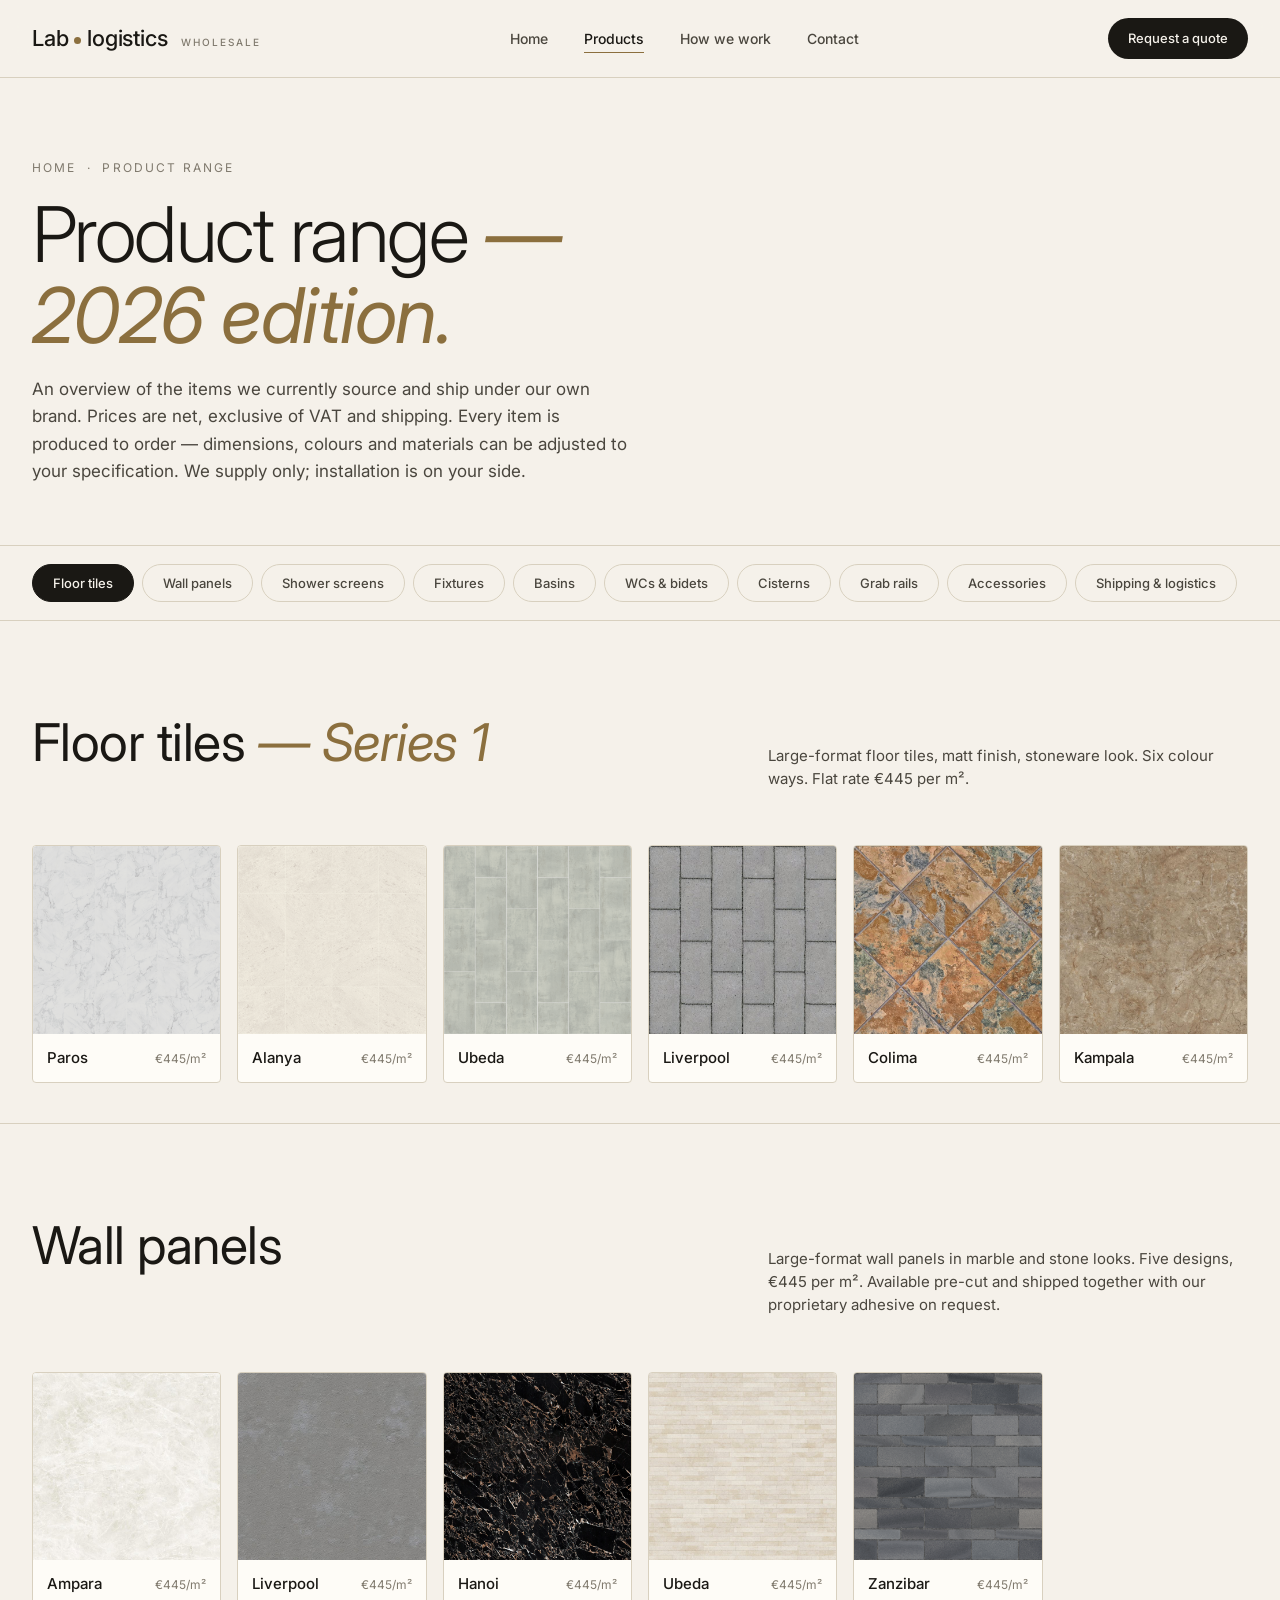
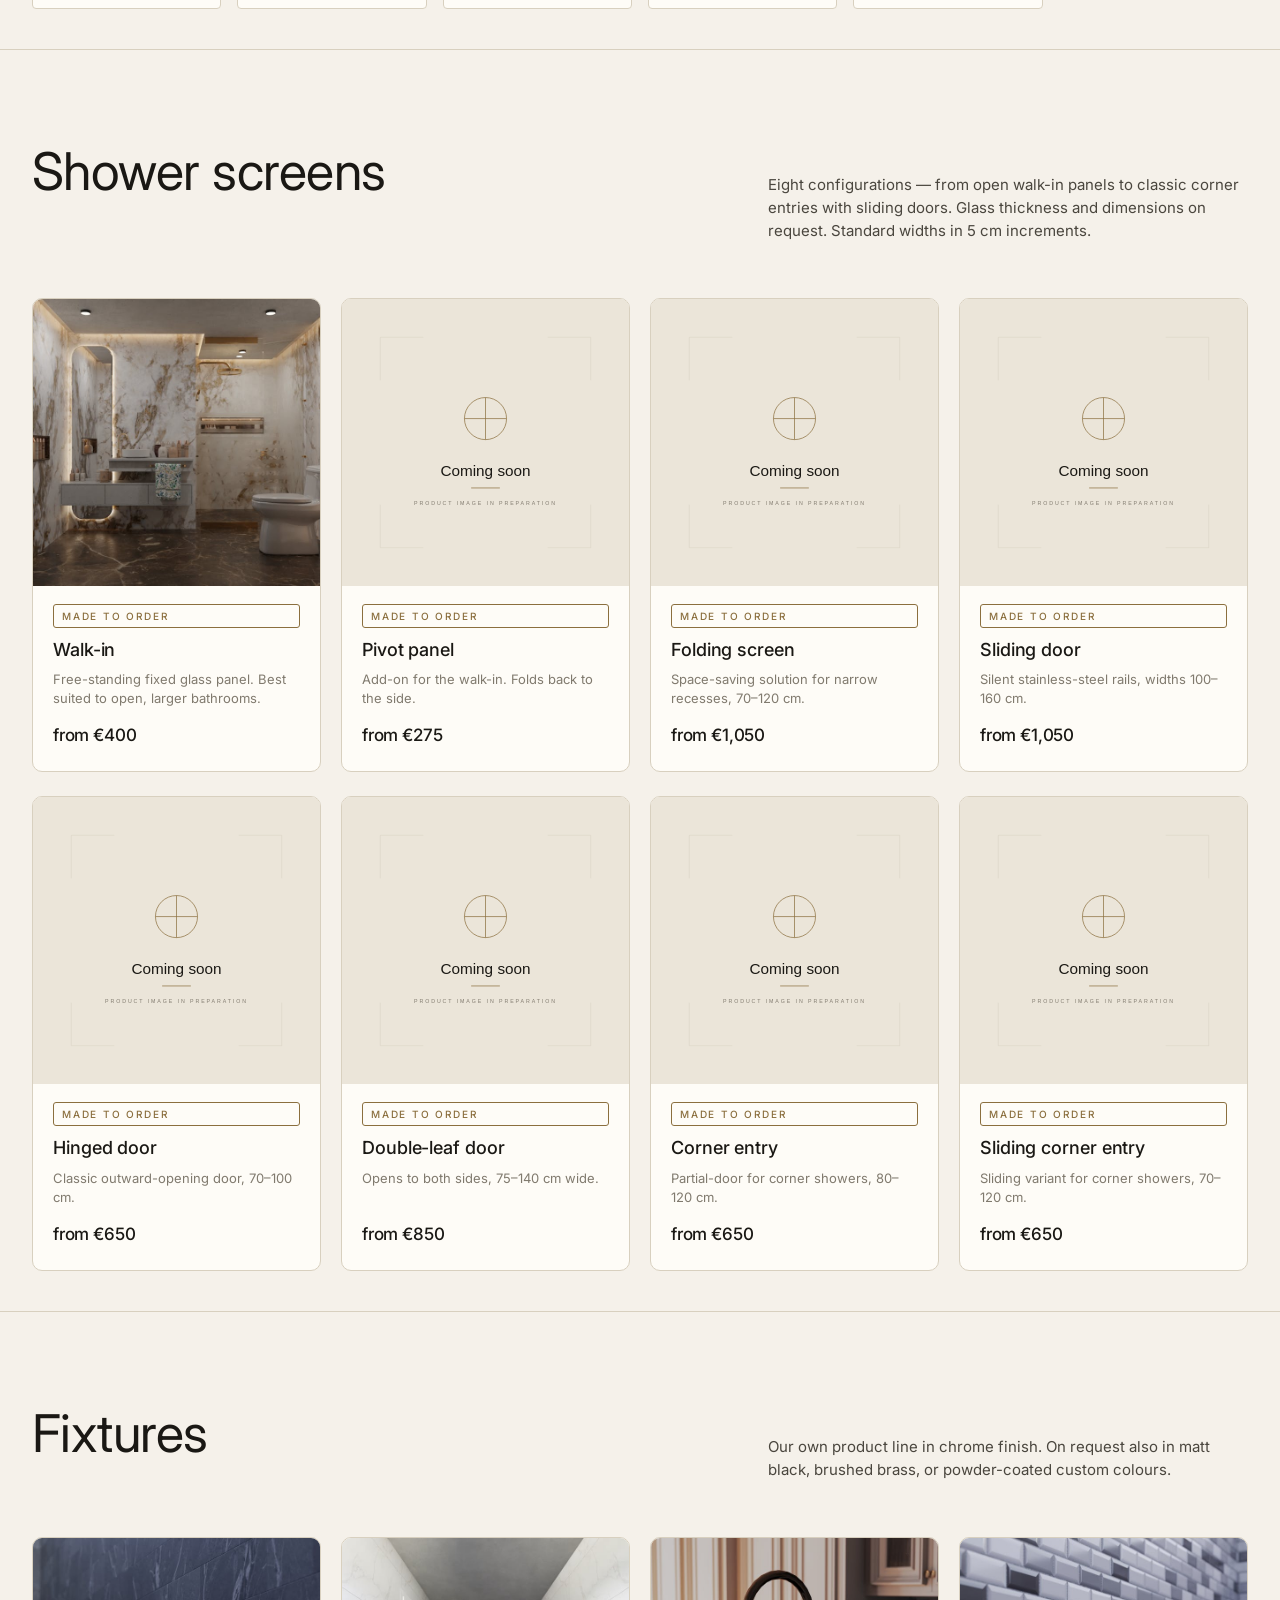
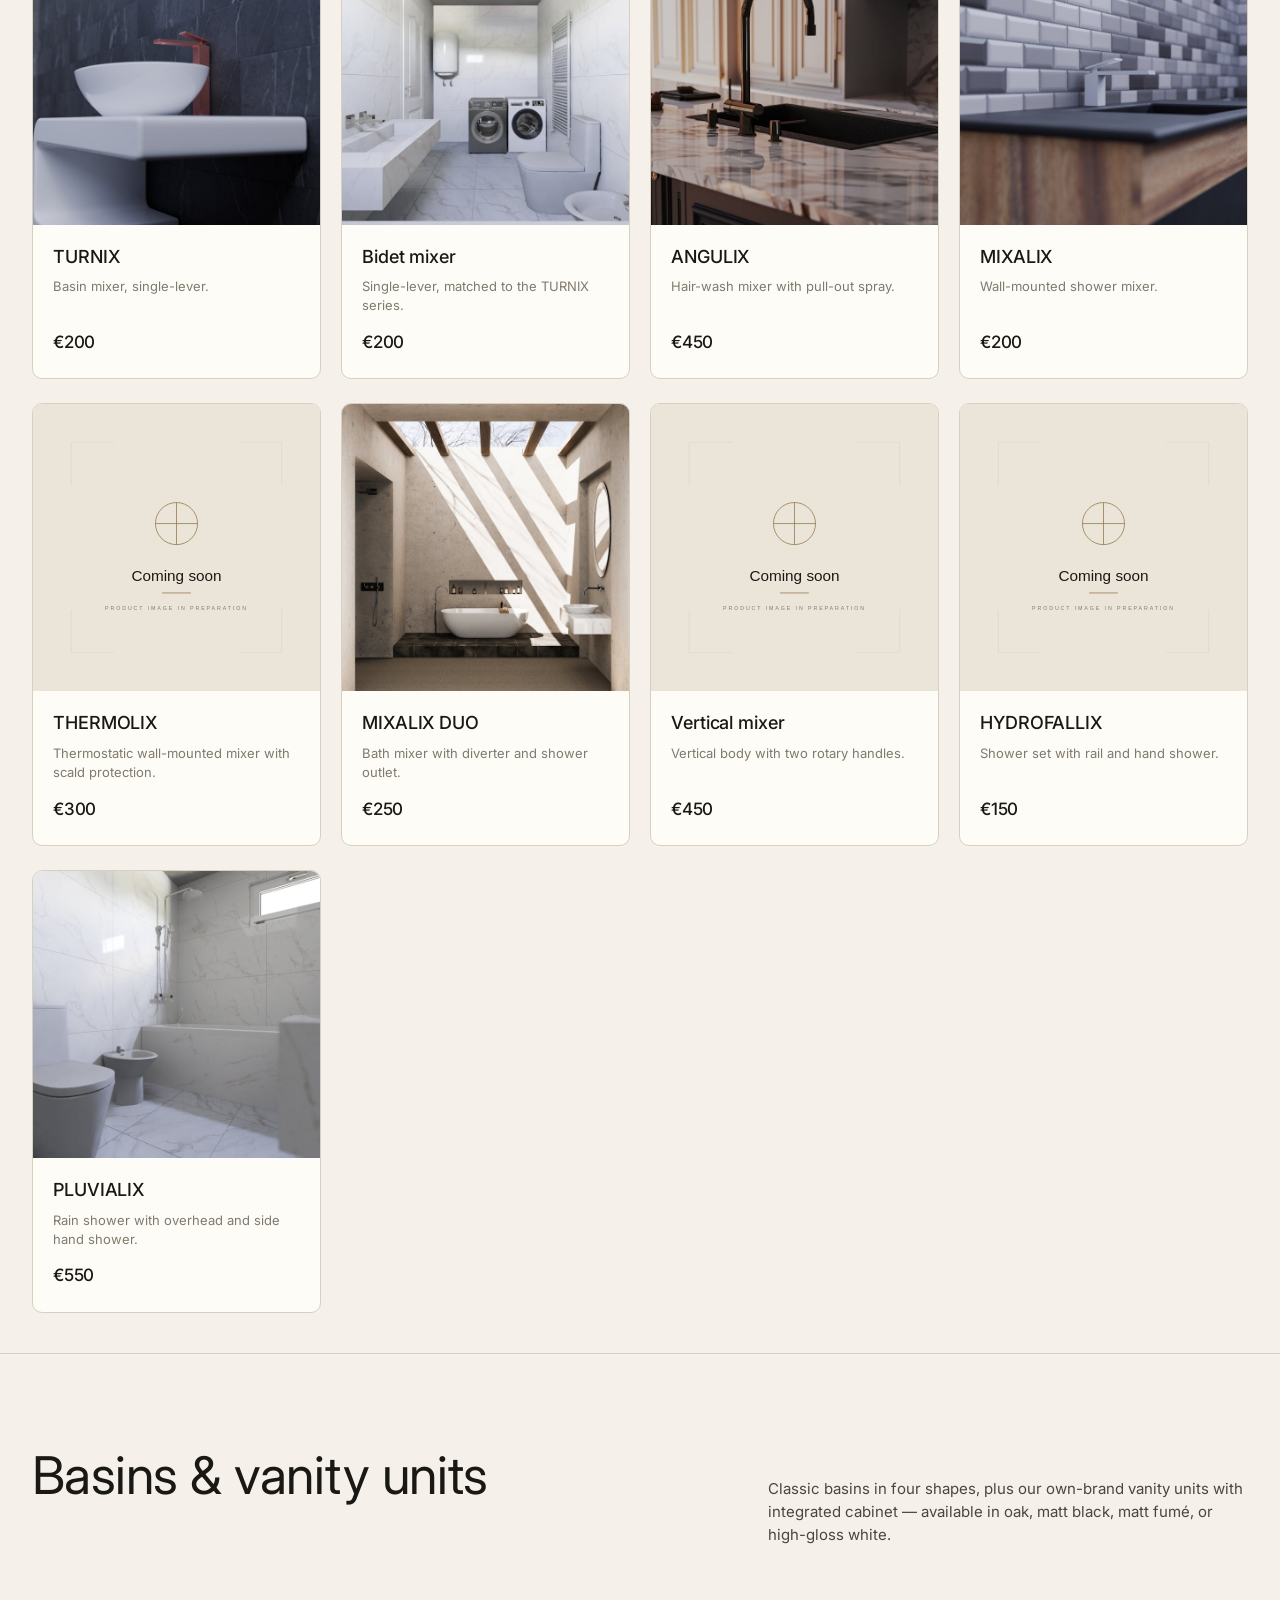
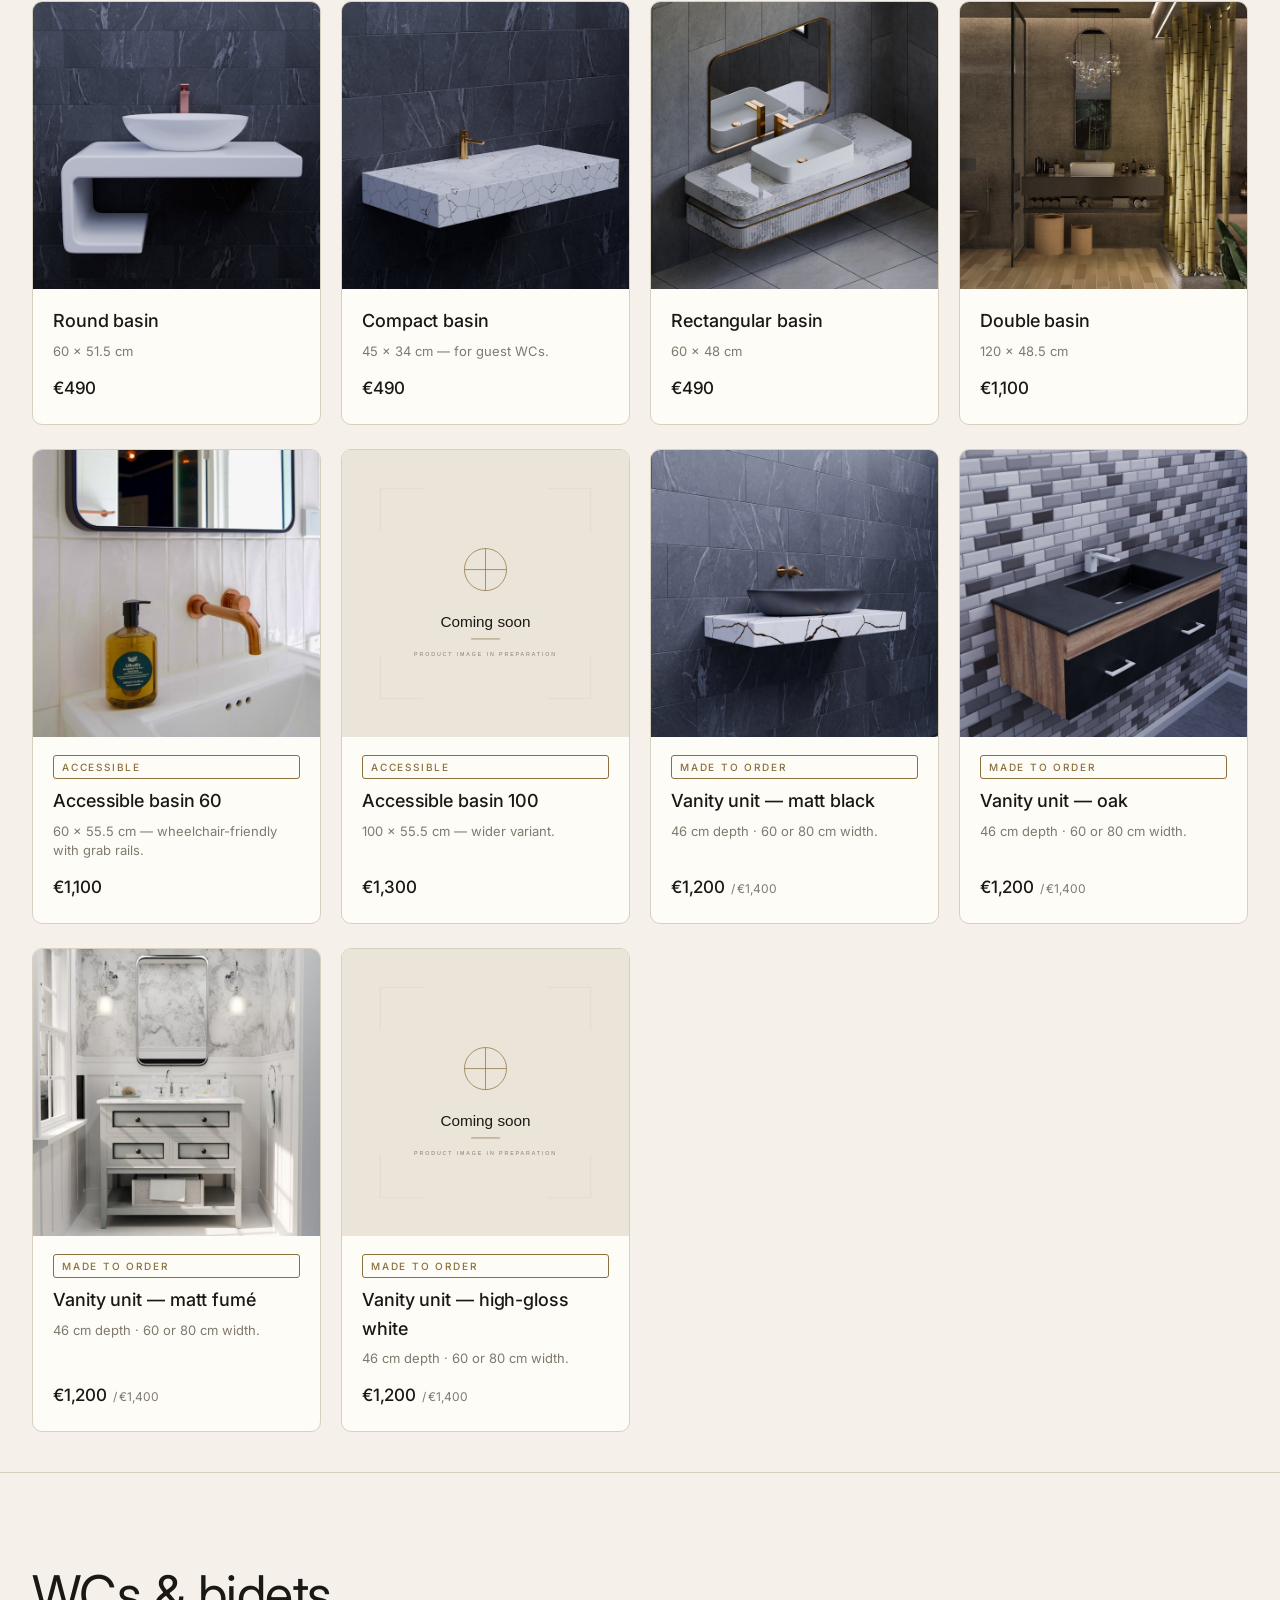
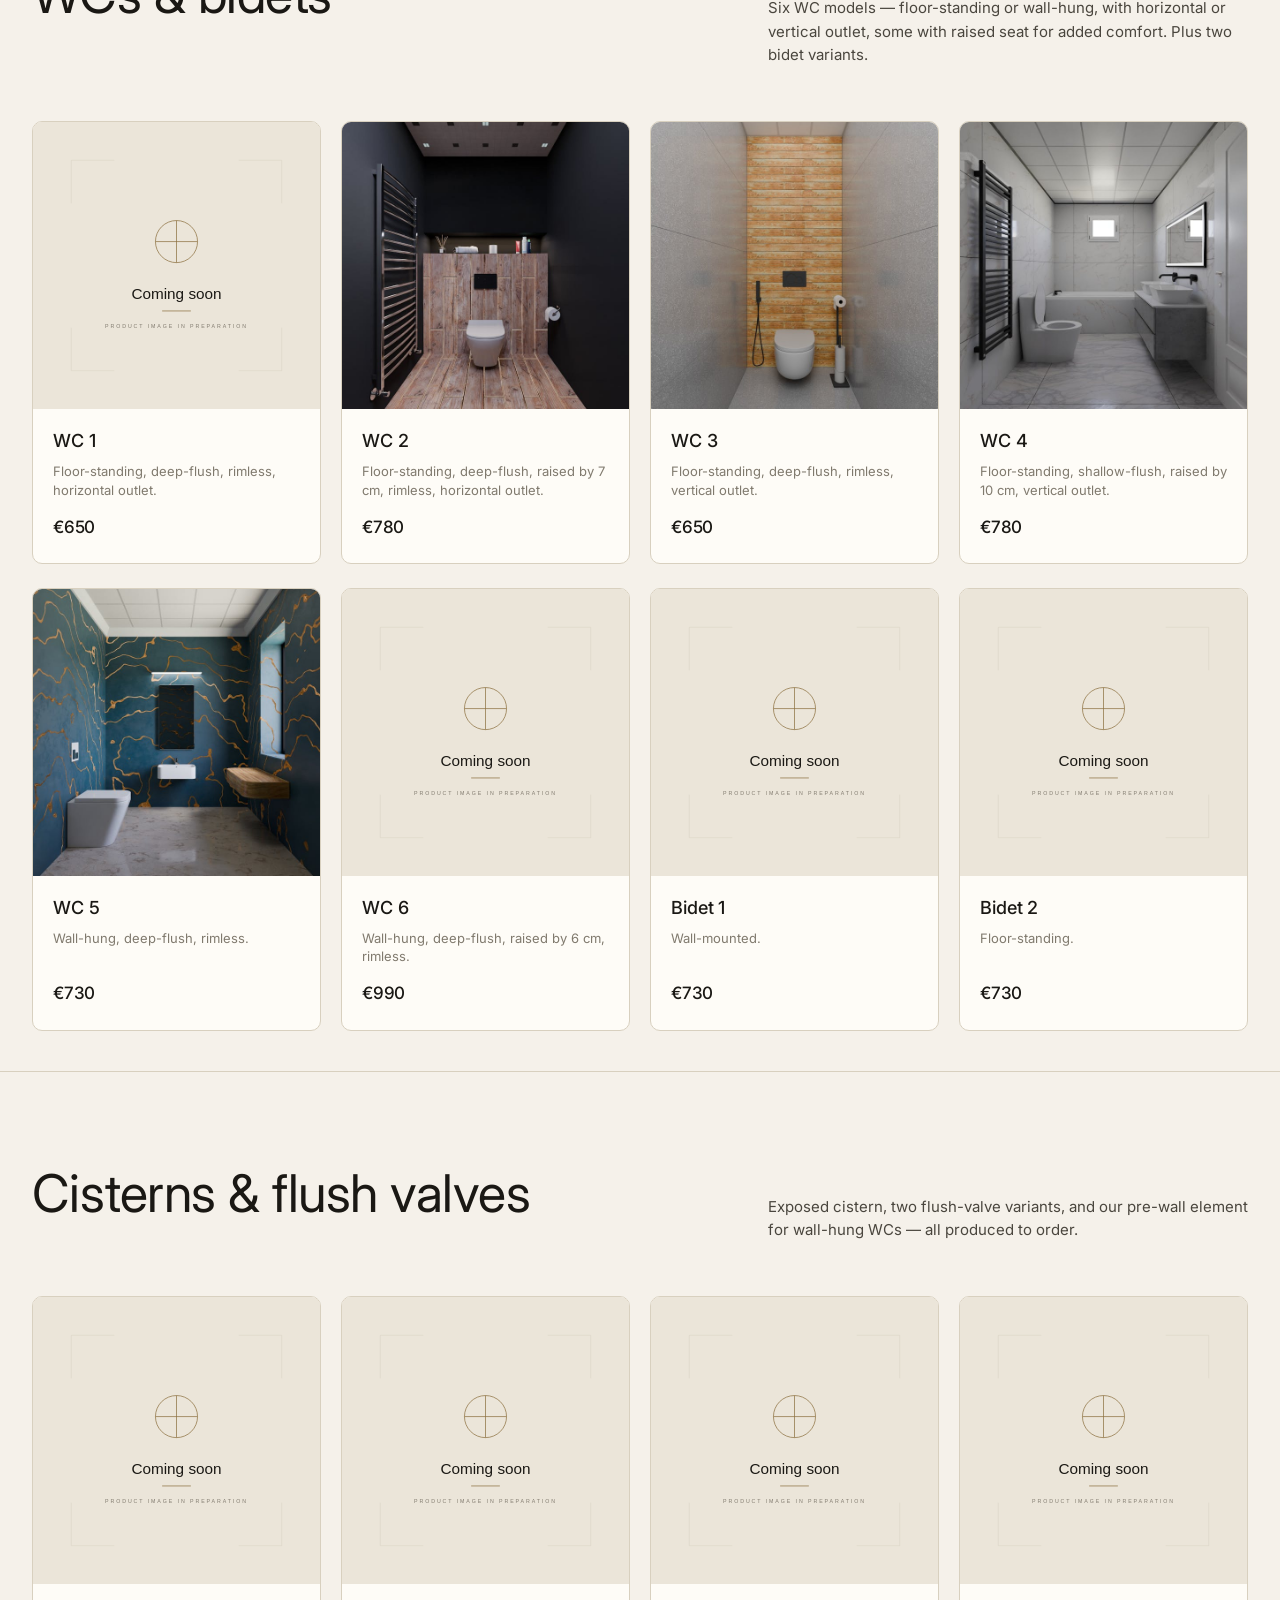
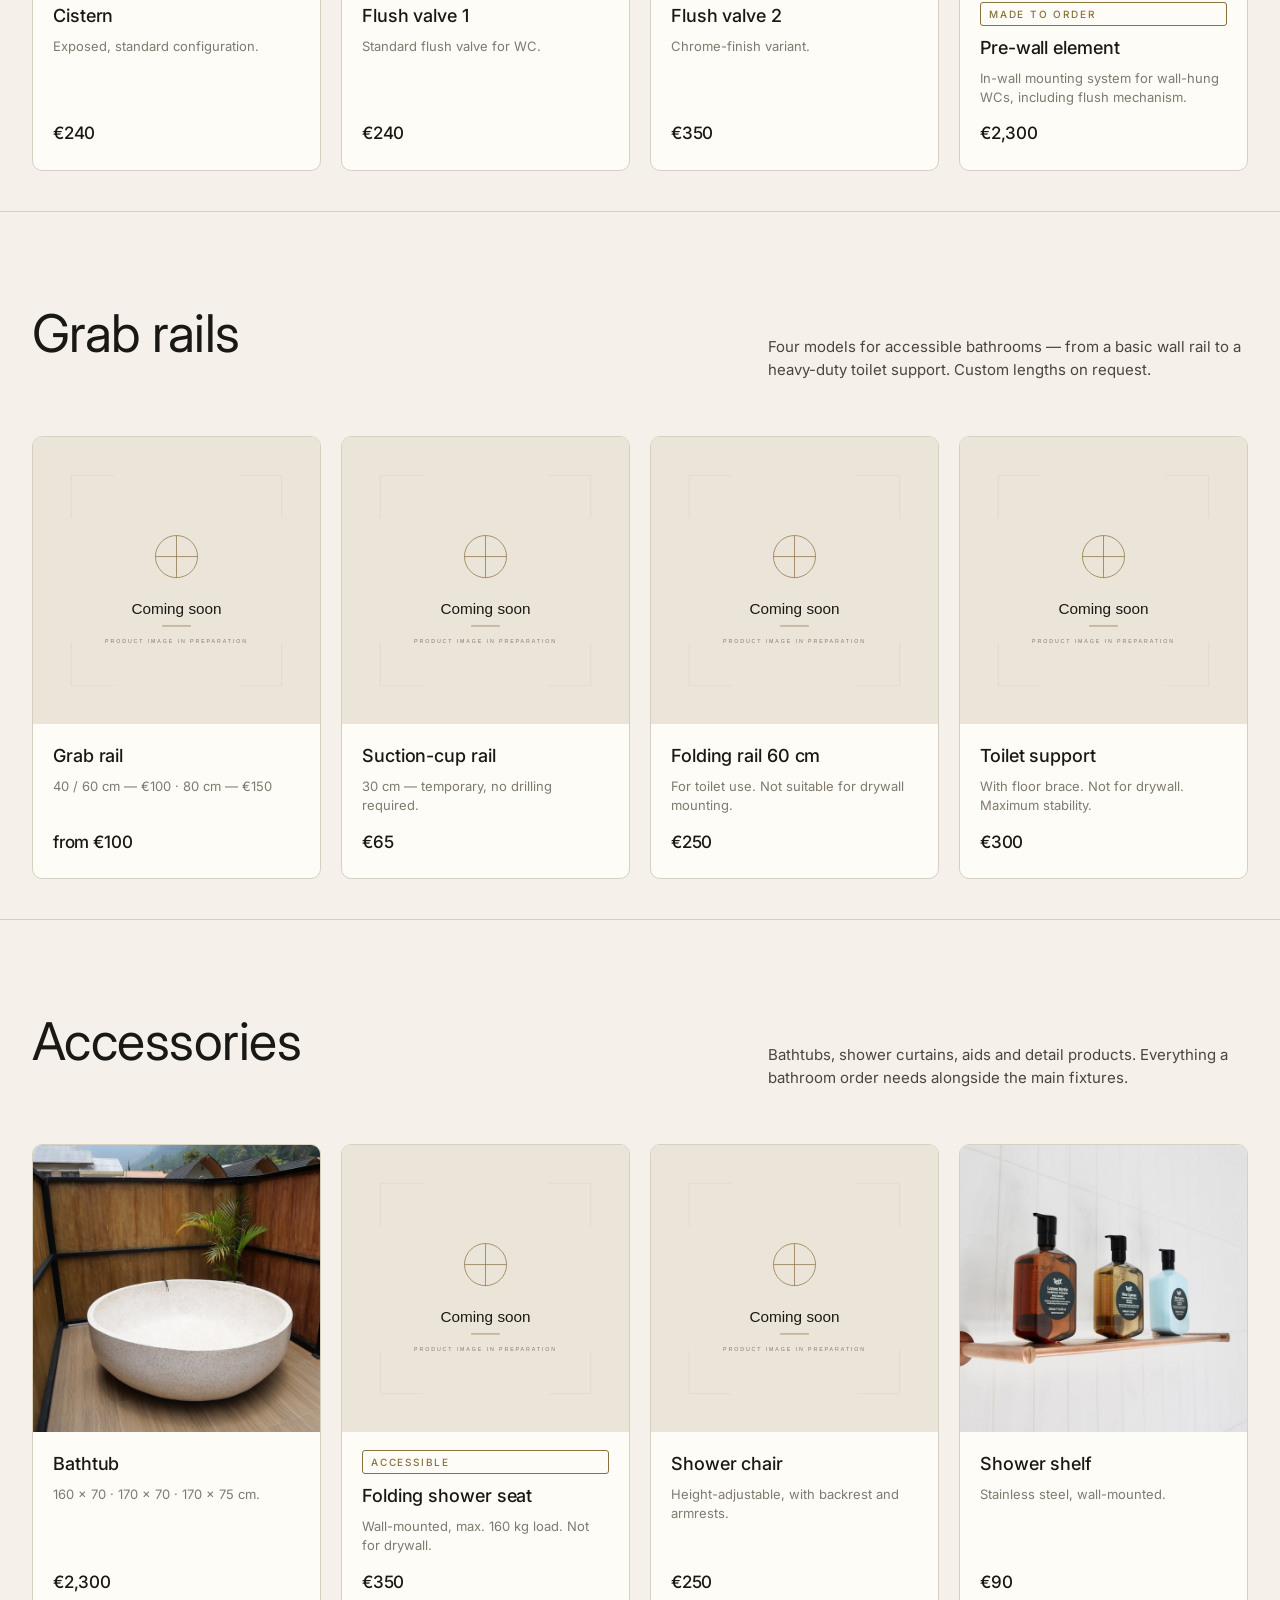
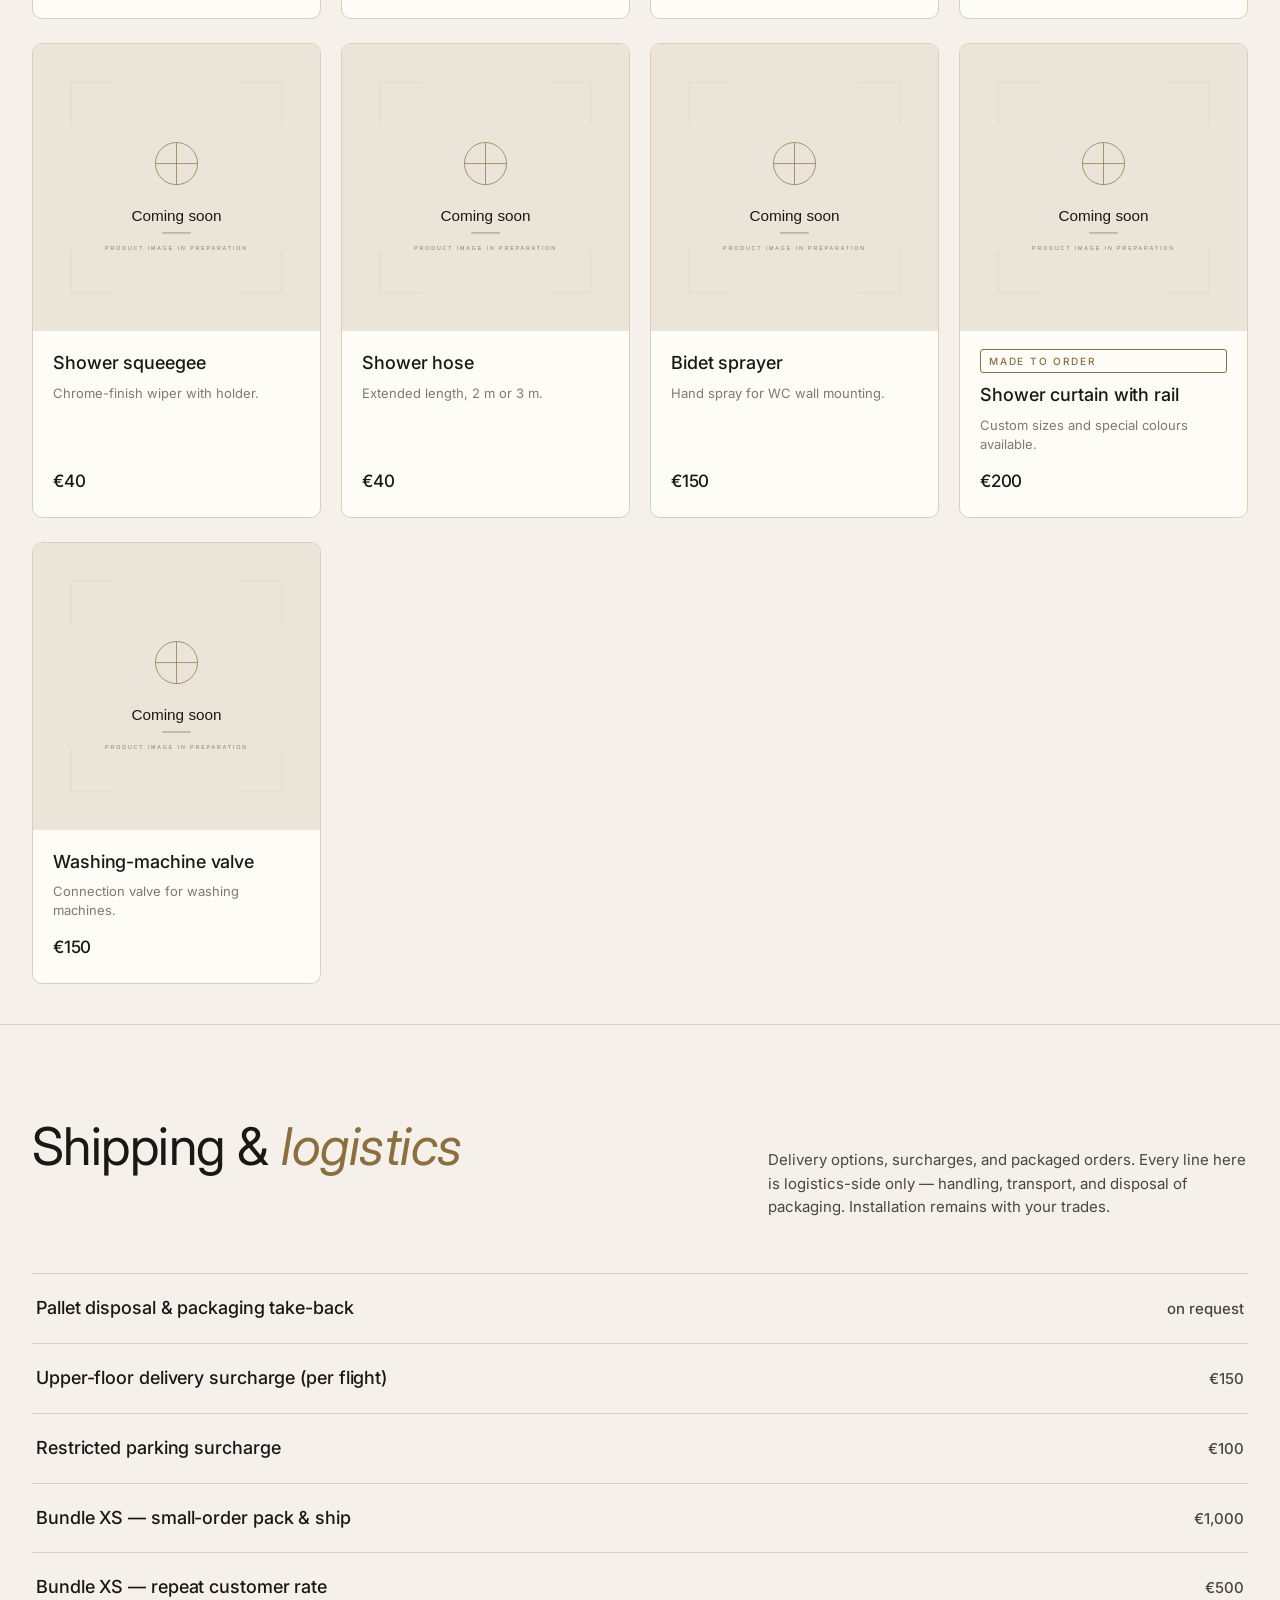
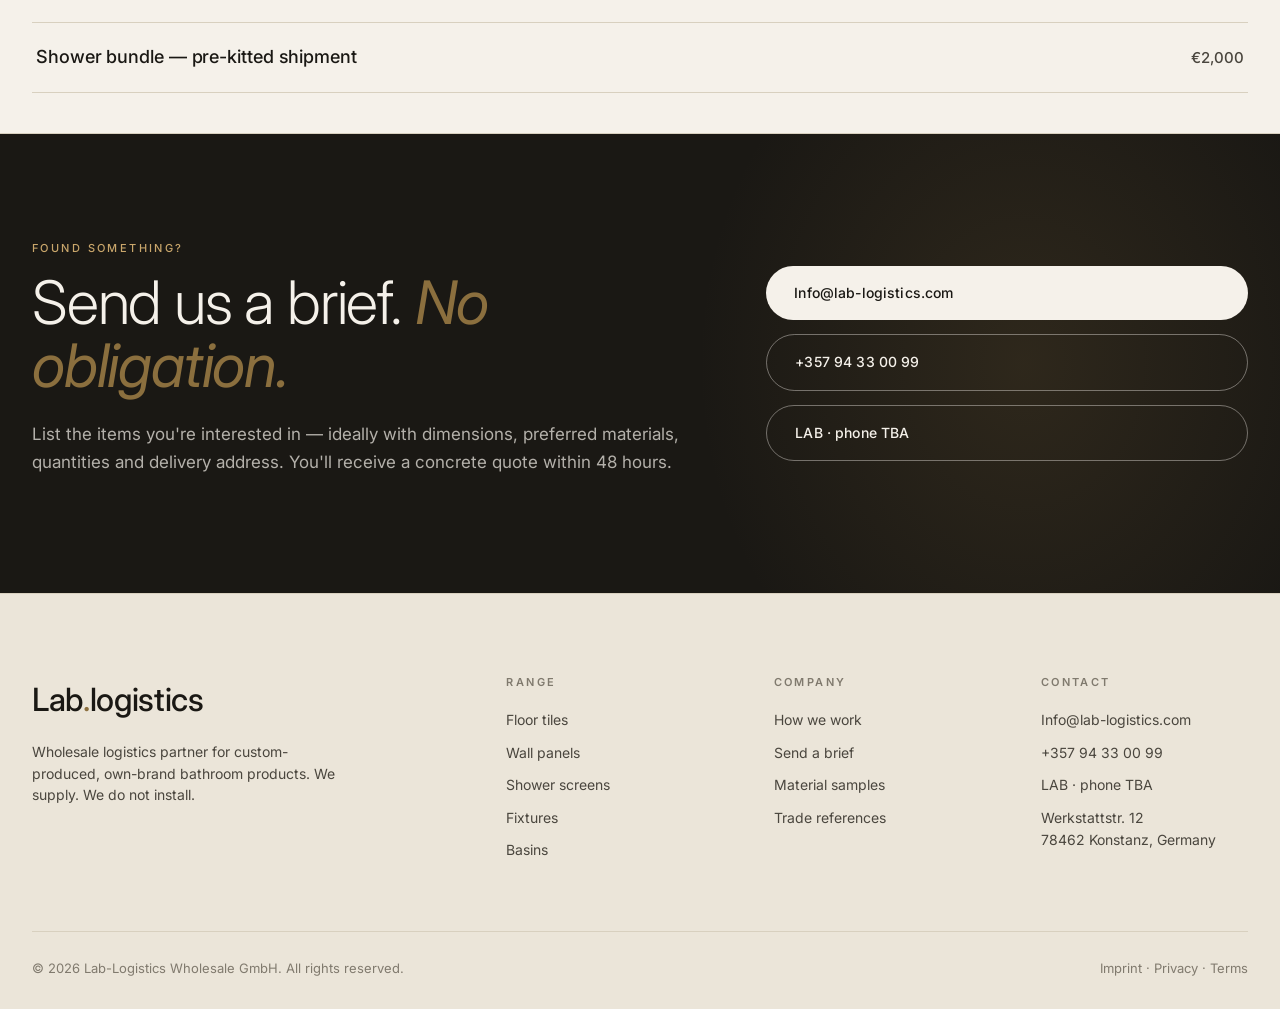
==== commit 46c6068d: "Schriftart" ====
--- a/produkte.html
+++ b/produkte.html
@@ -305,7 +305,7 @@
         </article>
 
         <article class="prod">
-          <div class="ph"><img src="img/products/armatur-hochkant.jpg" alt="Vertical mixer"></div>
+          <div class="ph"><img src="img/products/_placeholder.svg" alt="Vertical mixer"></div>
           <div class="prod-body">
             <h3 class="prod-name">Vertical mixer</h3>
             <p class="prod-meta">Vertical body with two rotary handles.</p>
@@ -434,7 +434,7 @@
         </article>
 
         <article class="prod">
-          <div class="ph"><img src="img/products/wb-weiss.jpg" alt="High-gloss white vanity unit"></div>
+          <div class="ph"><img src="img/products/_placeholder.svg" alt="High-gloss white vanity unit"></div>
           <div class="prod-body">
             <span class="req-tag">made to order</span>
             <h3 class="prod-name">Vanity unit — high-gloss white</h3>
@@ -460,7 +460,7 @@
 
       <div class="prod-grid">
         <article class="prod">
-          <div class="ph"><img src="img/products/wc-wc1.jpg" alt="WC 1"></div>
+          <div class="ph"><img src="img/products/_placeholder.svg" alt="WC 1"></div>
           <div class="prod-body">
             <h3 class="prod-name">WC 1</h3>
             <p class="prod-meta">Floor-standing, deep-flush, rimless, horizontal outlet.</p>
@@ -505,7 +505,7 @@
         </article>
 
         <article class="prod">
-          <div class="ph"><img src="img/products/wc-wc6.jpg" alt="WC 6"></div>
+          <div class="ph"><img src="img/products/_placeholder.svg" alt="WC 6"></div>
           <div class="prod-body">
             <h3 class="prod-name">WC 6</h3>
             <p class="prod-meta">Wall-hung, deep-flush, raised by 6 cm, rimless.</p>
@@ -514,7 +514,7 @@
         </article>
 
         <article class="prod">
-          <div class="ph"><img src="img/products/wc-bidet1.jpg" alt="Wall-mounted bidet"></div>
+          <div class="ph"><img src="img/products/_placeholder.svg" alt="Wall-mounted bidet"></div>
           <div class="prod-body">
             <h3 class="prod-name">Bidet 1</h3>
             <p class="prod-meta">Wall-mounted.</p>
@@ -523,7 +523,7 @@
         </article>
 
         <article class="prod">
-          <div class="ph"><img src="img/products/wc-bidet2.jpg" alt="Floor-standing bidet"></div>
+          <div class="ph"><img src="img/products/_placeholder.svg" alt="Floor-standing bidet"></div>
           <div class="prod-body">
             <h3 class="prod-name">Bidet 2</h3>
             <p class="prod-meta">Floor-standing.</p>
@@ -659,7 +659,7 @@
         </article>
 
         <article class="prod">
-          <div class="ph"><img src="img/products/so-klappsitz.jpg" alt="Folding shower seat"></div>
+          <div class="ph"><img src="img/products/_placeholder.svg" alt="Folding shower seat"></div>
           <div class="prod-body">
             <span class="req-tag">accessible</span>
             <h3 class="prod-name">Folding shower seat</h3>
@@ -705,7 +705,7 @@
         </article>
 
         <article class="prod">
-          <div class="ph"><img src="img/products/so-bidetdusche.jpg" alt="Bidet sprayer"></div>
+          <div class="ph"><img src="img/products/_placeholder.svg" alt="Bidet sprayer"></div>
           <div class="prod-body">
             <h3 class="prod-name">Bidet sprayer</h3>
             <p class="prod-meta">Hand spray for WC wall mounting.</p>
@@ -714,7 +714,7 @@
         </article>
 
         <article class="prod">
-          <div class="ph"><img src="img/products/so-vorhang.jpg" alt="Shower curtain"></div>
+          <div class="ph"><img src="img/products/_placeholder.svg" alt="Shower curtain"></div>
           <div class="prod-body">
             <span class="req-tag">made to order</span>
             <h3 class="prod-name">Shower curtain with rail</h3>
@@ -772,10 +772,11 @@
           </p>
         </div>
         <div style="display: flex; flex-direction: column; gap: 14px;">
-          <a href="mailto:sales@lab-logistics.de" class="btn btn-primary">
-            sales@lab-logistics.de
+          <a href="mailto:Info@lab-logistics.com" class="btn btn-primary">
+            Info@lab-logistics.com
           </a>
-          <a href="tel:+4900000000000" class="btn btn-ghost">+49 (0) 000 000 000</a>
+          <a href="tel:+35794330099" class="btn btn-ghost">+357 94 33 00 99</a>
+          <a href="tel:" class="btn btn-ghost">LAB · phone TBA</a>
         </div>
       </div>
     </div>
@@ -817,8 +818,9 @@
         <div>
           <h5>Contact</h5>
           <ul>
-            <li>sales@lab-logistics.de</li>
-            <li>+49 (0) 000 000 000</li>
+            <li>Info@lab-logistics.com</li>
+            <li>+357 94 33 00 99</li>
+            <li>LAB · phone TBA</li>
             <li>Werkstattstr. 12<br>78462 Konstanz, Germany</li>
           </ul>
         </div>
--- a/style.css
+++ b/style.css
@@ -2,7 +2,7 @@
    Lab-Logistics — Custom Bathroom Manufacturing
    ========================================================= */
 
-@import url('https://fonts.googleapis.com/css2?family=Fraunces:opsz,wght@9..144,300;9..144,400;9..144,500;9..144,600;9..144,700&family=Inter:wght@300;400;500;600&display=swap');
+@import url('https://fonts.googleapis.com/css2?family=Inter:wght@300;400;500;600;700&display=swap');
 
 :root {
   --c-bg:        #f5f1ea;
@@ -15,8 +15,8 @@
   --c-accent-d:  #6b5530;
   --c-card:      #fefcf7;
 
-  --f-display: 'Fraunces', Georgia, serif;
-  --f-body:    'Inter', -apple-system, sans-serif;
+  --f-display: 'Inter', -apple-system, BlinkMacSystemFont, "Segoe UI", Roboto, "Helvetica Neue", Arial, sans-serif;
+  --f-body:    'Inter', -apple-system, BlinkMacSystemFont, "Segoe UI", Roboto, "Helvetica Neue", Arial, sans-serif;
 
   --r-sm: 4px;
   --r-md: 10px;
@@ -56,7 +56,6 @@
 .display {
   font-family: var(--f-display);
   font-weight: 400;
-  font-variation-settings: "opsz" 144, "SOFT" 50;
   letter-spacing: -0.02em;
   line-height: 1.05;
 }
@@ -183,7 +182,6 @@
   font-style: italic;
   font-weight: 400;
   color: var(--c-accent);
-  font-variation-settings: "opsz" 144, "SOFT" 100;
 }
 .hero-lede {
   font-size: 19px;
@@ -312,7 +310,6 @@
   font-weight: 400;
   font-style: italic;
   color: var(--c-ink-soft);
-  font-variation-settings: "opsz" 144;
 }
 .marquee-track span { display: inline-flex; align-items: center; gap: 60px; }
 .marquee-track .star {
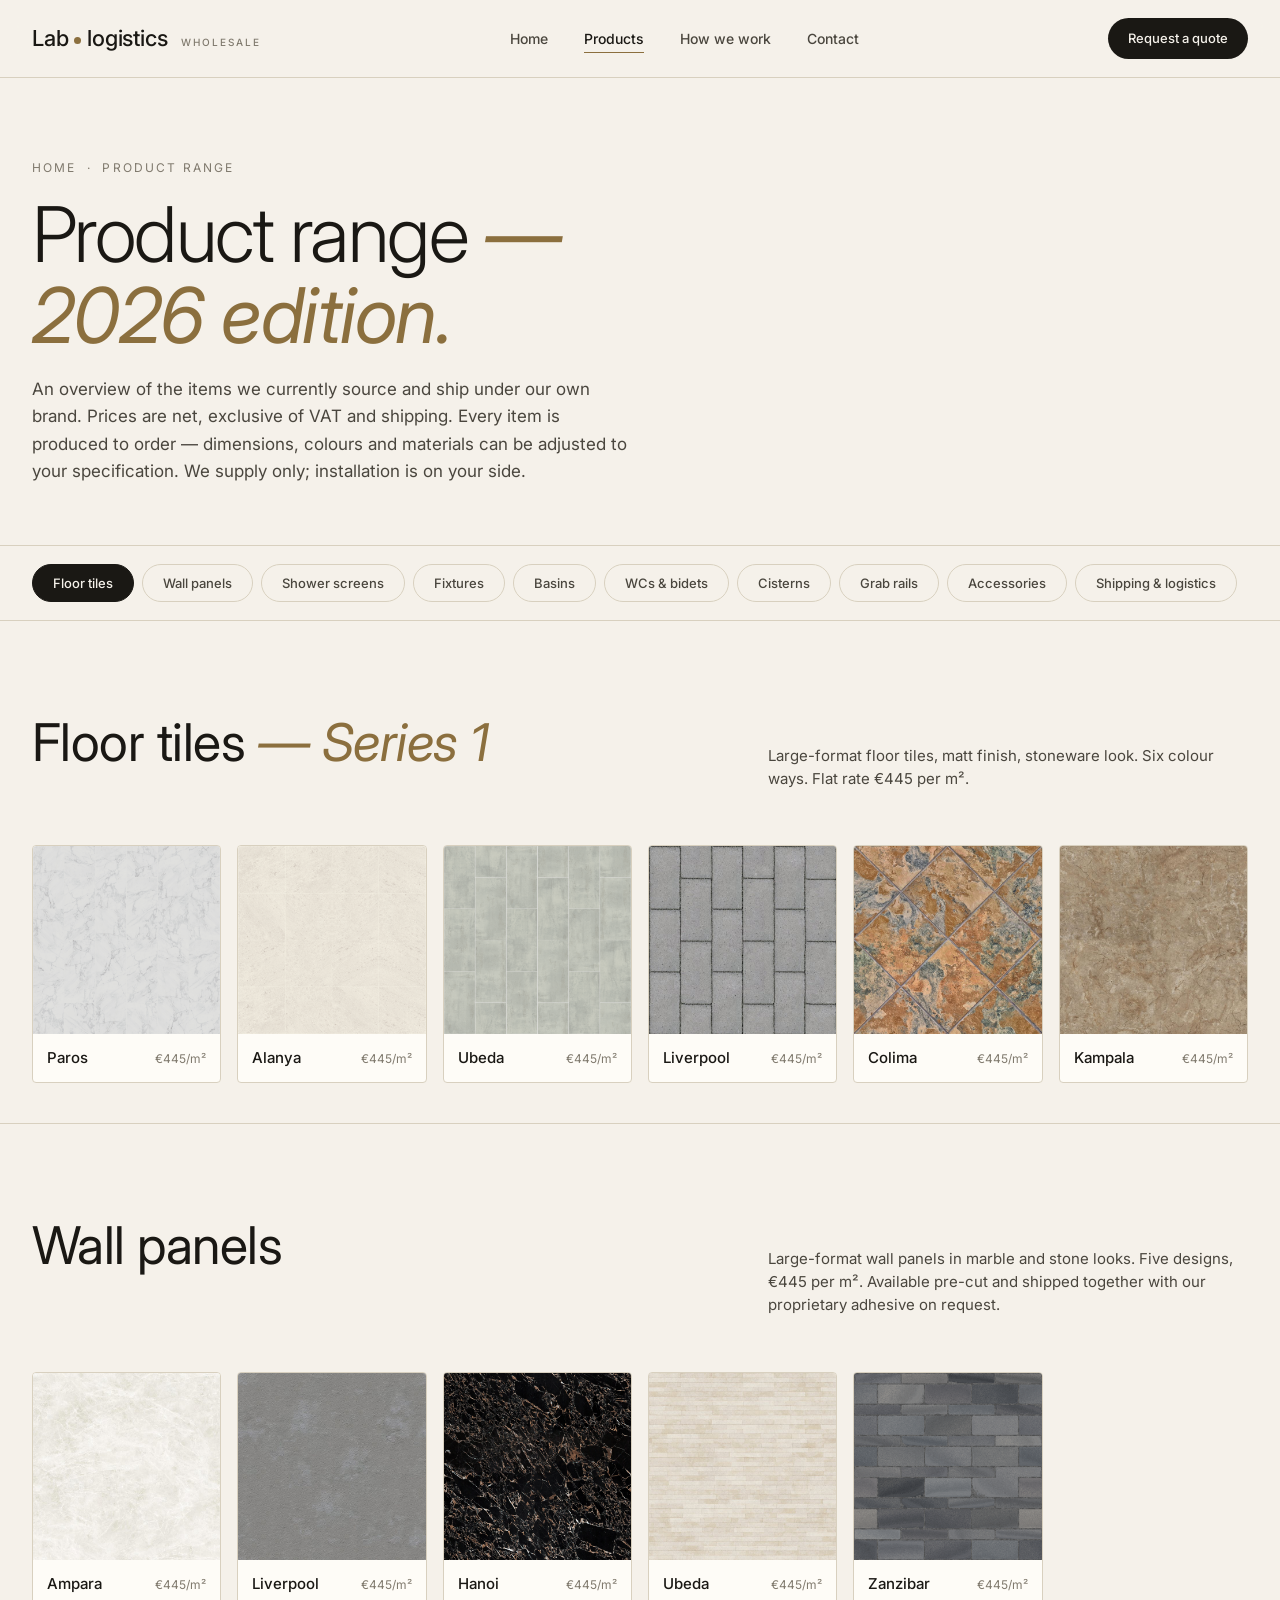
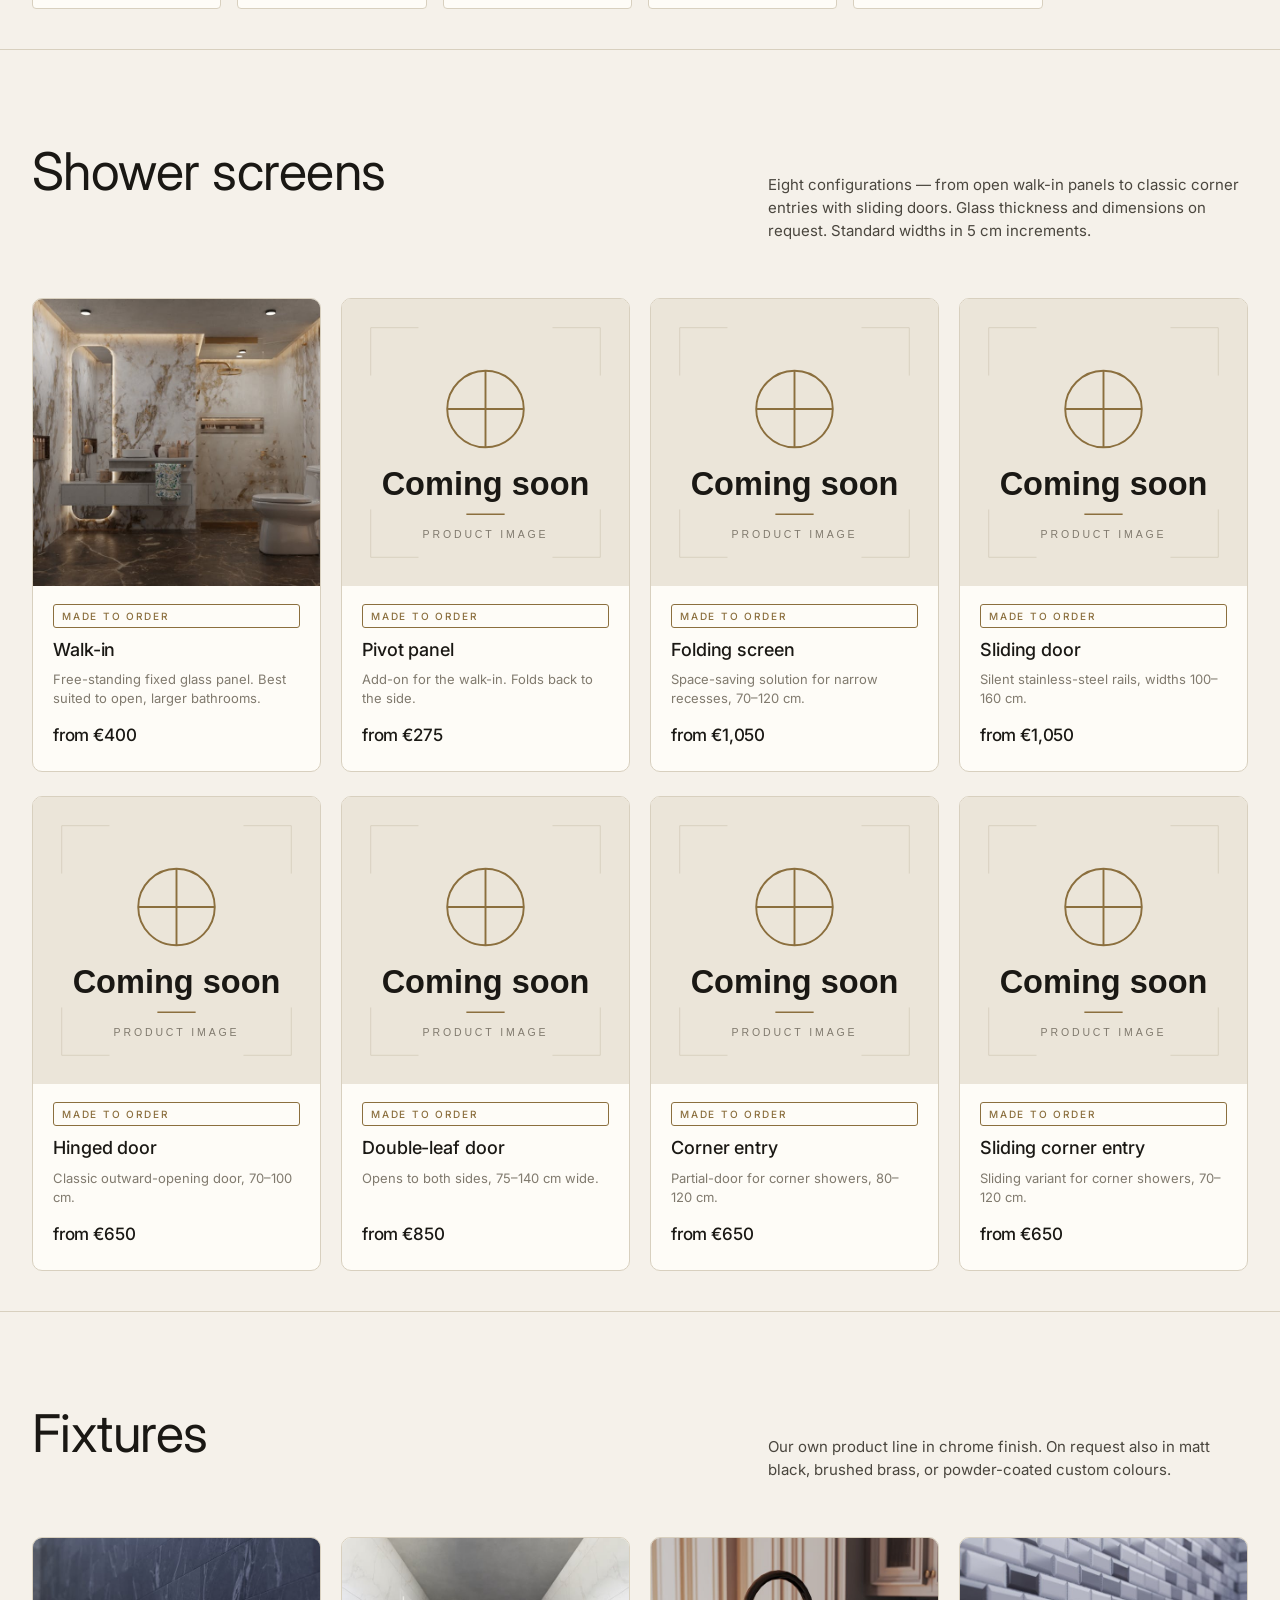
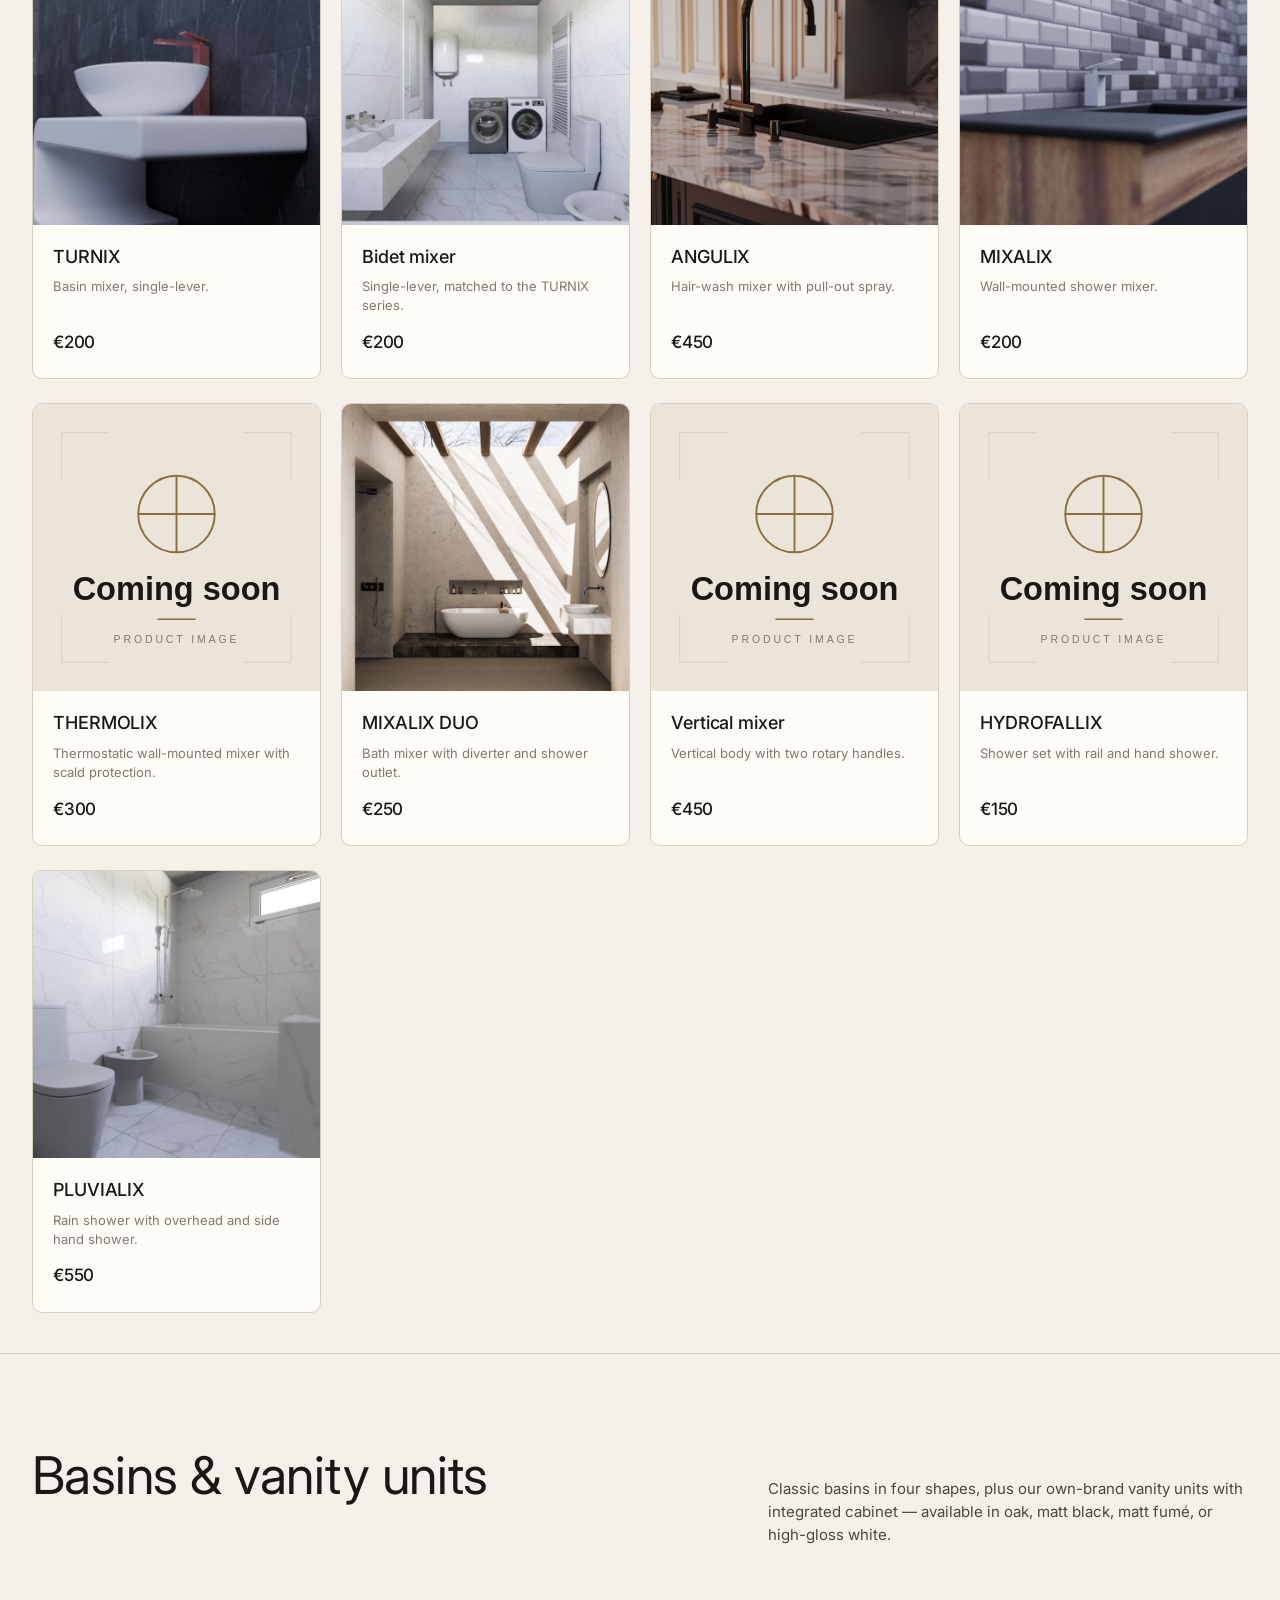
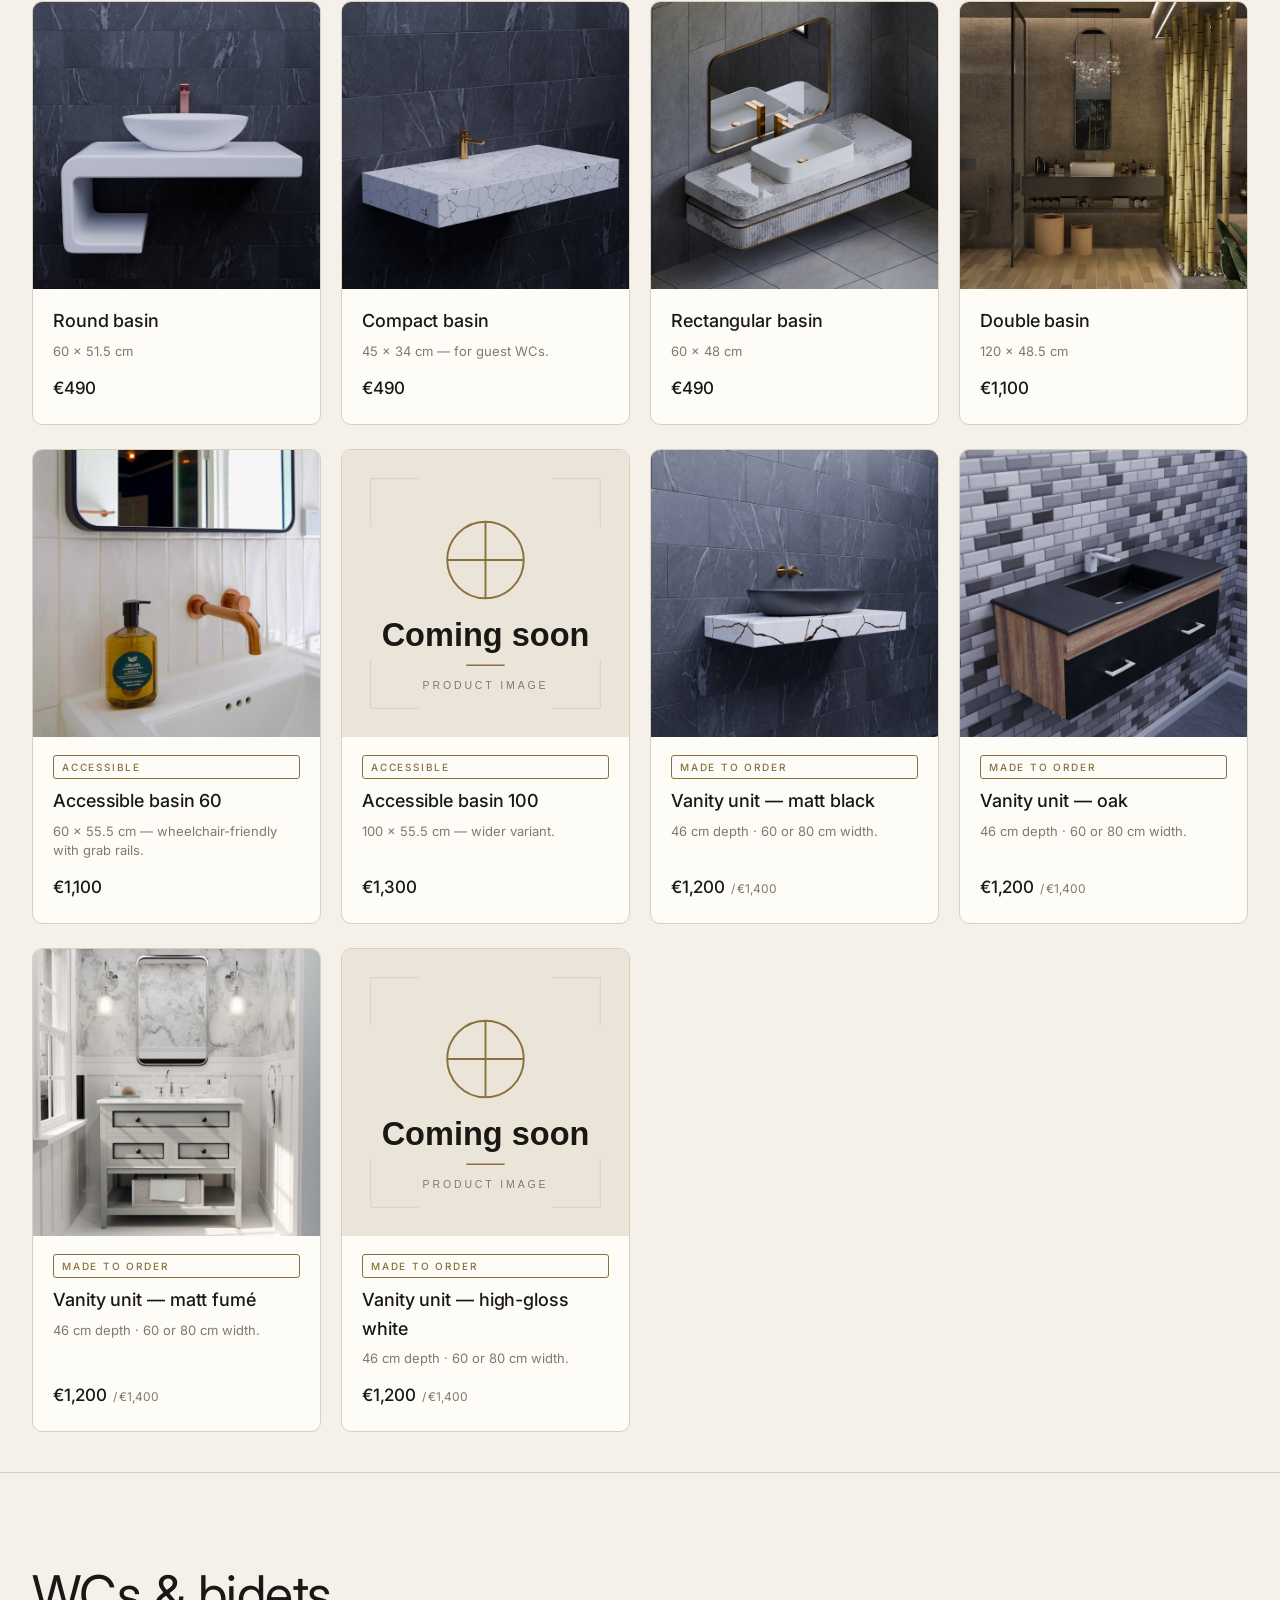
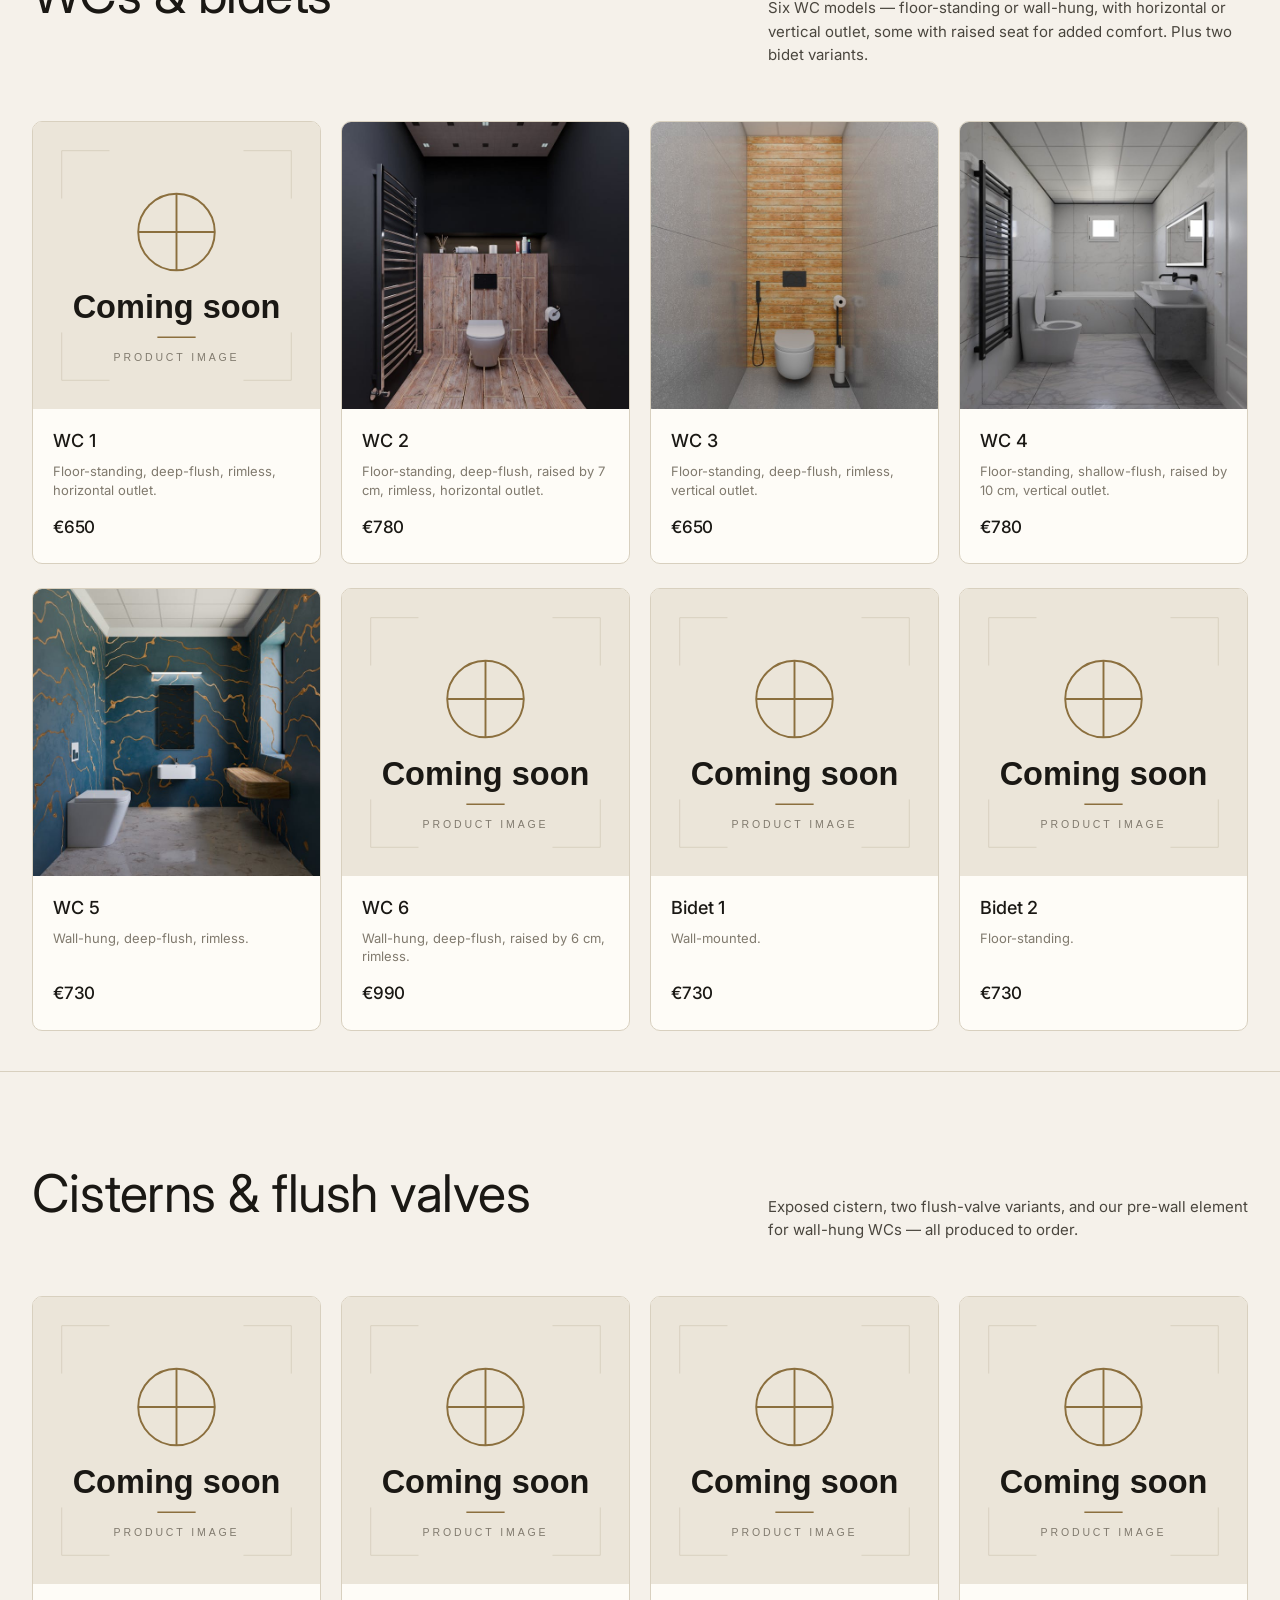
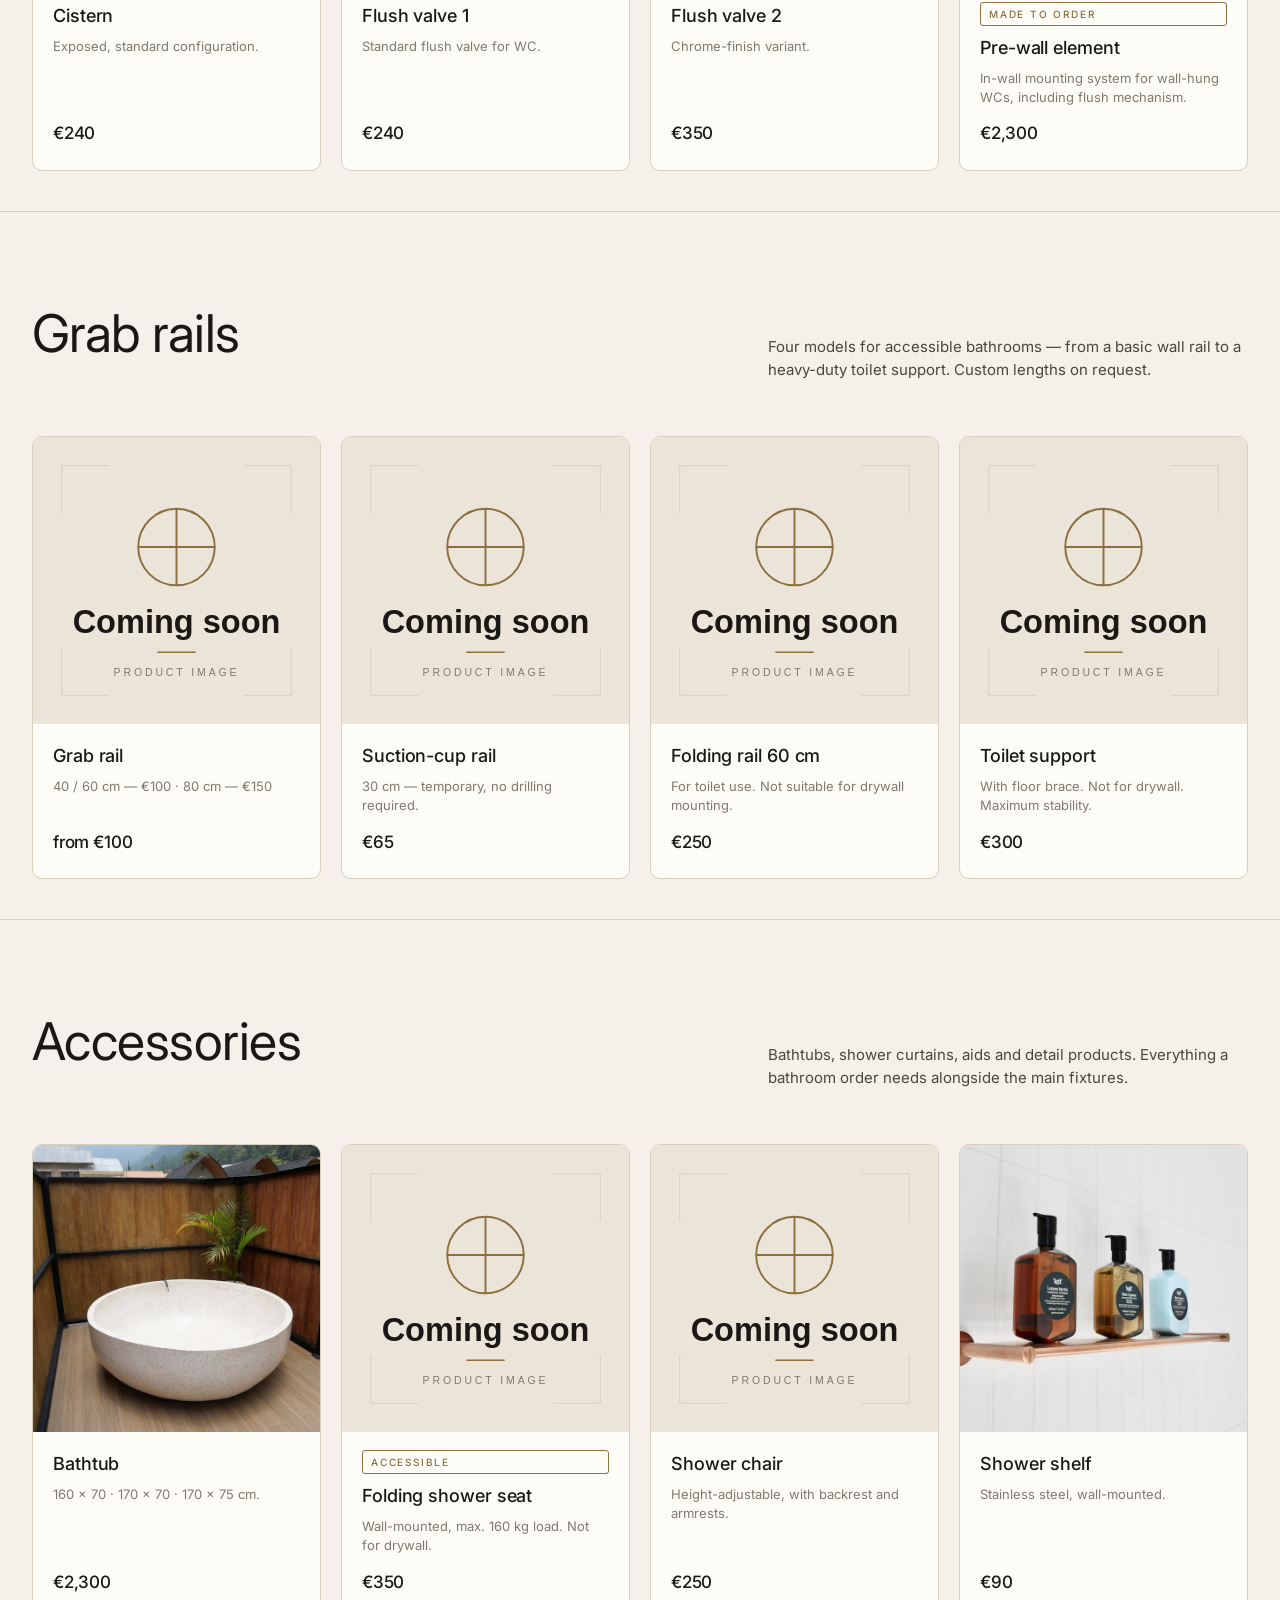
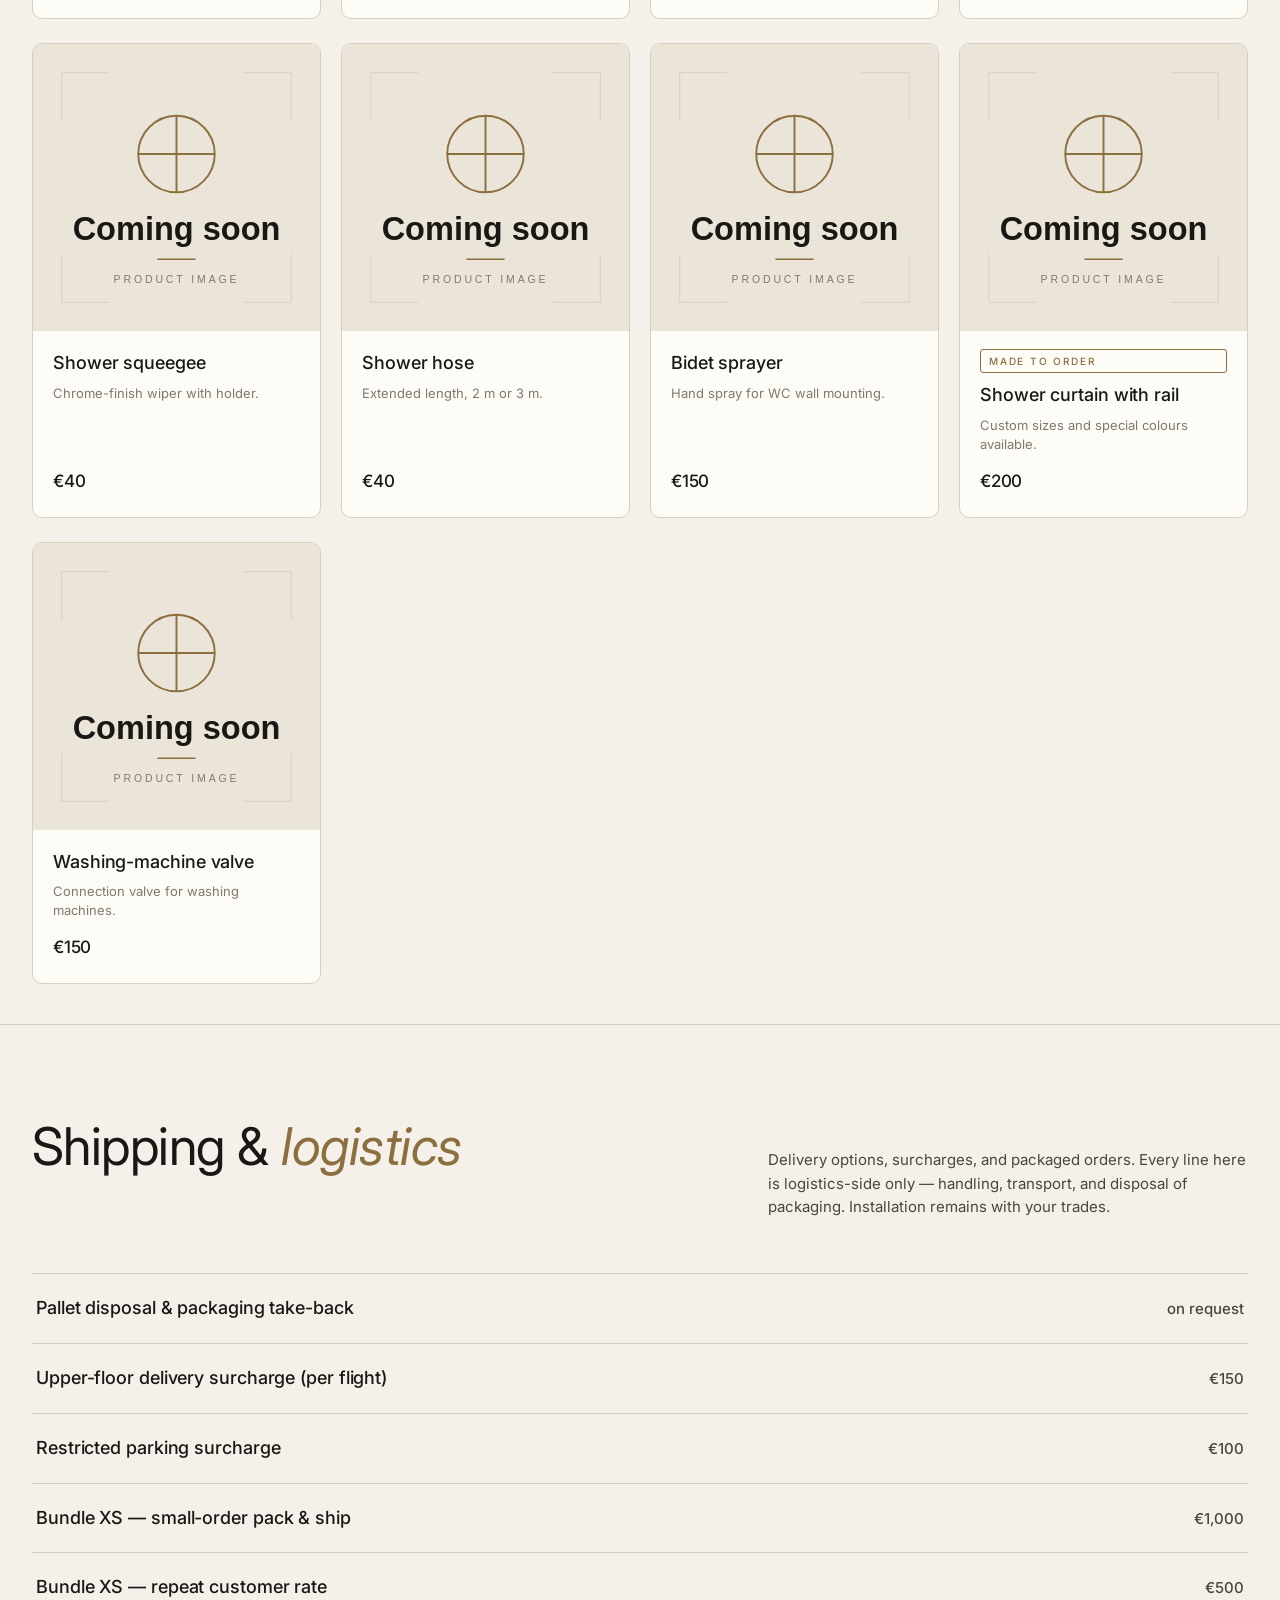
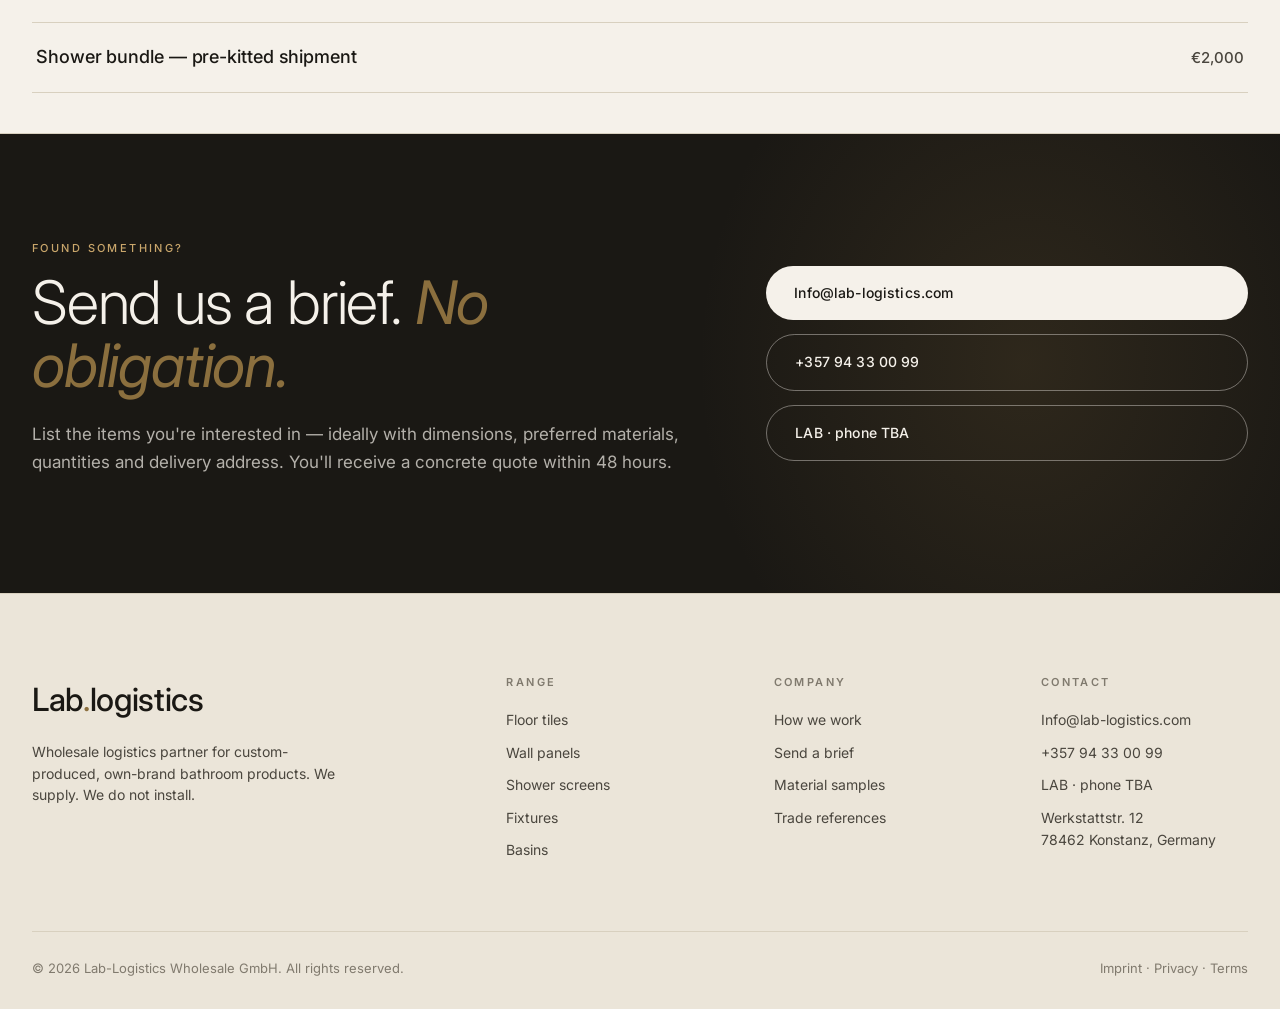
==== commit 7793766d: "Make placeholder image visible on GitHub Pages Jekyll (the default GitHub Pages processor) ignores f" ====
--- a/produkte.html
+++ b/produkte.html
@@ -166,7 +166,7 @@
         </article>
 
         <article class="prod">
-          <div class="ph"><img src="img/products/_placeholder.svg" alt="Pivot panel"></div>
+          <div class="ph"><img src="img/products/placeholder.svg" alt="Pivot panel"></div>
           <div class="prod-body">
             <span class="req-tag">made to order</span>
             <h3 class="prod-name">Pivot panel</h3>
@@ -176,7 +176,7 @@
         </article>
 
         <article class="prod">
-          <div class="ph"><img src="img/products/_placeholder.svg" alt="Folding screen"></div>
+          <div class="ph"><img src="img/products/placeholder.svg" alt="Folding screen"></div>
           <div class="prod-body">
             <span class="req-tag">made to order</span>
             <h3 class="prod-name">Folding screen</h3>
@@ -186,7 +186,7 @@
         </article>
 
         <article class="prod">
-          <div class="ph"><img src="img/products/_placeholder.svg" alt="Sliding door"></div>
+          <div class="ph"><img src="img/products/placeholder.svg" alt="Sliding door"></div>
           <div class="prod-body">
             <span class="req-tag">made to order</span>
             <h3 class="prod-name">Sliding door</h3>
@@ -196,7 +196,7 @@
         </article>
 
         <article class="prod">
-          <div class="ph"><img src="img/products/_placeholder.svg" alt="Hinged door"></div>
+          <div class="ph"><img src="img/products/placeholder.svg" alt="Hinged door"></div>
           <div class="prod-body">
             <span class="req-tag">made to order</span>
             <h3 class="prod-name">Hinged door</h3>
@@ -206,7 +206,7 @@
         </article>
 
         <article class="prod">
-          <div class="ph"><img src="img/products/_placeholder.svg" alt="Double-leaf door"></div>
+          <div class="ph"><img src="img/products/placeholder.svg" alt="Double-leaf door"></div>
           <div class="prod-body">
             <span class="req-tag">made to order</span>
             <h3 class="prod-name">Double-leaf door</h3>
@@ -216,7 +216,7 @@
         </article>
 
         <article class="prod">
-          <div class="ph"><img src="img/products/_placeholder.svg" alt="Corner entry"></div>
+          <div class="ph"><img src="img/products/placeholder.svg" alt="Corner entry"></div>
           <div class="prod-body">
             <span class="req-tag">made to order</span>
             <h3 class="prod-name">Corner entry</h3>
@@ -226,7 +226,7 @@
         </article>
 
         <article class="prod">
-          <div class="ph"><img src="img/products/_placeholder.svg" alt="Sliding corner entry"></div>
+          <div class="ph"><img src="img/products/placeholder.svg" alt="Sliding corner entry"></div>
           <div class="prod-body">
             <span class="req-tag">made to order</span>
             <h3 class="prod-name">Sliding corner entry</h3>
@@ -287,7 +287,7 @@
         </article>
 
         <article class="prod">
-          <div class="ph"><img src="img/products/_placeholder.svg" alt="THERMOLIX thermostatic mixer"></div>
+          <div class="ph"><img src="img/products/placeholder.svg" alt="THERMOLIX thermostatic mixer"></div>
           <div class="prod-body">
             <h3 class="prod-name">THERMOLIX</h3>
             <p class="prod-meta">Thermostatic wall-mounted mixer with scald protection.</p>
@@ -305,7 +305,7 @@
         </article>
 
         <article class="prod">
-          <div class="ph"><img src="img/products/_placeholder.svg" alt="Vertical mixer"></div>
+          <div class="ph"><img src="img/products/placeholder.svg" alt="Vertical mixer"></div>
           <div class="prod-body">
             <h3 class="prod-name">Vertical mixer</h3>
             <p class="prod-meta">Vertical body with two rotary handles.</p>
@@ -314,7 +314,7 @@
         </article>
 
         <article class="prod">
-          <div class="ph"><img src="img/products/_placeholder.svg" alt="HYDROFALLIX shower set"></div>
+          <div class="ph"><img src="img/products/placeholder.svg" alt="HYDROFALLIX shower set"></div>
           <div class="prod-body">
             <h3 class="prod-name">HYDROFALLIX</h3>
             <p class="prod-meta">Shower set with rail and hand shower.</p>
@@ -394,7 +394,7 @@
         </article>
 
         <article class="prod">
-          <div class="ph"><img src="img/products/_placeholder.svg" alt="Accessible basin 100"></div>
+          <div class="ph"><img src="img/products/placeholder.svg" alt="Accessible basin 100"></div>
           <div class="prod-body">
             <span class="req-tag">accessible</span>
             <h3 class="prod-name">Accessible basin 100</h3>
@@ -434,7 +434,7 @@
         </article>
 
         <article class="prod">
-          <div class="ph"><img src="img/products/_placeholder.svg" alt="High-gloss white vanity unit"></div>
+          <div class="ph"><img src="img/products/placeholder.svg" alt="High-gloss white vanity unit"></div>
           <div class="prod-body">
             <span class="req-tag">made to order</span>
             <h3 class="prod-name">Vanity unit — high-gloss white</h3>
@@ -460,7 +460,7 @@
 
       <div class="prod-grid">
         <article class="prod">
-          <div class="ph"><img src="img/products/_placeholder.svg" alt="WC 1"></div>
+          <div class="ph"><img src="img/products/placeholder.svg" alt="WC 1"></div>
           <div class="prod-body">
             <h3 class="prod-name">WC 1</h3>
             <p class="prod-meta">Floor-standing, deep-flush, rimless, horizontal outlet.</p>
@@ -505,7 +505,7 @@
         </article>
 
         <article class="prod">
-          <div class="ph"><img src="img/products/_placeholder.svg" alt="WC 6"></div>
+          <div class="ph"><img src="img/products/placeholder.svg" alt="WC 6"></div>
           <div class="prod-body">
             <h3 class="prod-name">WC 6</h3>
             <p class="prod-meta">Wall-hung, deep-flush, raised by 6 cm, rimless.</p>
@@ -514,7 +514,7 @@
         </article>
 
         <article class="prod">
-          <div class="ph"><img src="img/products/_placeholder.svg" alt="Wall-mounted bidet"></div>
+          <div class="ph"><img src="img/products/placeholder.svg" alt="Wall-mounted bidet"></div>
           <div class="prod-body">
             <h3 class="prod-name">Bidet 1</h3>
             <p class="prod-meta">Wall-mounted.</p>
@@ -523,7 +523,7 @@
         </article>
 
         <article class="prod">
-          <div class="ph"><img src="img/products/_placeholder.svg" alt="Floor-standing bidet"></div>
+          <div class="ph"><img src="img/products/placeholder.svg" alt="Floor-standing bidet"></div>
           <div class="prod-body">
             <h3 class="prod-name">Bidet 2</h3>
             <p class="prod-meta">Floor-standing.</p>
@@ -547,7 +547,7 @@
 
       <div class="prod-grid">
         <article class="prod">
-          <div class="ph"><img src="img/products/_placeholder.svg" alt="Cistern"></div>
+          <div class="ph"><img src="img/products/placeholder.svg" alt="Cistern"></div>
           <div class="prod-body">
             <h3 class="prod-name">Cistern</h3>
             <p class="prod-meta">Exposed, standard configuration.</p>
@@ -556,7 +556,7 @@
         </article>
 
         <article class="prod">
-          <div class="ph"><img src="img/products/_placeholder.svg" alt="Flush valve 1"></div>
+          <div class="ph"><img src="img/products/placeholder.svg" alt="Flush valve 1"></div>
           <div class="prod-body">
             <h3 class="prod-name">Flush valve 1</h3>
             <p class="prod-meta">Standard flush valve for WC.</p>
@@ -565,7 +565,7 @@
         </article>
 
         <article class="prod">
-          <div class="ph"><img src="img/products/_placeholder.svg" alt="Flush valve 2"></div>
+          <div class="ph"><img src="img/products/placeholder.svg" alt="Flush valve 2"></div>
           <div class="prod-body">
             <h3 class="prod-name">Flush valve 2</h3>
             <p class="prod-meta">Chrome-finish variant.</p>
@@ -574,7 +574,7 @@
         </article>
 
         <article class="prod">
-          <div class="ph"><img src="img/products/_placeholder.svg" alt="Pre-wall element"></div>
+          <div class="ph"><img src="img/products/placeholder.svg" alt="Pre-wall element"></div>
           <div class="prod-body">
             <span class="req-tag">made to order</span>
             <h3 class="prod-name">Pre-wall element</h3>
@@ -599,7 +599,7 @@
 
       <div class="prod-grid">
         <article class="prod">
-          <div class="ph"><img src="img/products/_placeholder.svg" alt="Grab rail"></div>
+          <div class="ph"><img src="img/products/placeholder.svg" alt="Grab rail"></div>
           <div class="prod-body">
             <h3 class="prod-name">Grab rail</h3>
             <p class="prod-meta">40 / 60 cm — €100 · 80 cm — €150</p>
@@ -608,7 +608,7 @@
         </article>
 
         <article class="prod">
-          <div class="ph"><img src="img/products/_placeholder.svg" alt="Suction-cup grab rail"></div>
+          <div class="ph"><img src="img/products/placeholder.svg" alt="Suction-cup grab rail"></div>
           <div class="prod-body">
             <h3 class="prod-name">Suction-cup rail</h3>
             <p class="prod-meta">30 cm — temporary, no drilling required.</p>
@@ -617,7 +617,7 @@
         </article>
 
         <article class="prod">
-          <div class="ph"><img src="img/products/_placeholder.svg" alt="Folding grab rail"></div>
+          <div class="ph"><img src="img/products/placeholder.svg" alt="Folding grab rail"></div>
           <div class="prod-body">
             <h3 class="prod-name">Folding rail 60 cm</h3>
             <p class="prod-meta">For toilet use. Not suitable for drywall mounting.</p>
@@ -626,7 +626,7 @@
         </article>
 
         <article class="prod">
-          <div class="ph"><img src="img/products/_placeholder.svg" alt="Toilet support with floor brace"></div>
+          <div class="ph"><img src="img/products/placeholder.svg" alt="Toilet support with floor brace"></div>
           <div class="prod-body">
             <h3 class="prod-name">Toilet support</h3>
             <p class="prod-meta">With floor brace. Not for drywall. Maximum stability.</p>
@@ -659,7 +659,7 @@
         </article>
 
         <article class="prod">
-          <div class="ph"><img src="img/products/_placeholder.svg" alt="Folding shower seat"></div>
+          <div class="ph"><img src="img/products/placeholder.svg" alt="Folding shower seat"></div>
           <div class="prod-body">
             <span class="req-tag">accessible</span>
             <h3 class="prod-name">Folding shower seat</h3>
@@ -669,7 +669,7 @@
         </article>
 
         <article class="prod">
-          <div class="ph"><img src="img/products/_placeholder.svg" alt="Shower chair"></div>
+          <div class="ph"><img src="img/products/placeholder.svg" alt="Shower chair"></div>
           <div class="prod-body">
             <h3 class="prod-name">Shower chair</h3>
             <p class="prod-meta">Height-adjustable, with backrest and armrests.</p>
@@ -687,7 +687,7 @@
         </article>
 
         <article class="prod">
-          <div class="ph"><img src="img/products/_placeholder.svg" alt="Shower squeegee"></div>
+          <div class="ph"><img src="img/products/placeholder.svg" alt="Shower squeegee"></div>
           <div class="prod-body">
             <h3 class="prod-name">Shower squeegee</h3>
             <p class="prod-meta">Chrome-finish wiper with holder.</p>
@@ -696,7 +696,7 @@
         </article>
 
         <article class="prod">
-          <div class="ph"><img src="img/products/_placeholder.svg" alt="Shower hose"></div>
+          <div class="ph"><img src="img/products/placeholder.svg" alt="Shower hose"></div>
           <div class="prod-body">
             <h3 class="prod-name">Shower hose</h3>
             <p class="prod-meta">Extended length, 2 m or 3 m.</p>
@@ -705,7 +705,7 @@
         </article>
 
         <article class="prod">
-          <div class="ph"><img src="img/products/_placeholder.svg" alt="Bidet sprayer"></div>
+          <div class="ph"><img src="img/products/placeholder.svg" alt="Bidet sprayer"></div>
           <div class="prod-body">
             <h3 class="prod-name">Bidet sprayer</h3>
             <p class="prod-meta">Hand spray for WC wall mounting.</p>
@@ -714,7 +714,7 @@
         </article>
 
         <article class="prod">
-          <div class="ph"><img src="img/products/_placeholder.svg" alt="Shower curtain"></div>
+          <div class="ph"><img src="img/products/placeholder.svg" alt="Shower curtain"></div>
           <div class="prod-body">
             <span class="req-tag">made to order</span>
             <h3 class="prod-name">Shower curtain with rail</h3>
@@ -724,7 +724,7 @@
         </article>
 
         <article class="prod">
-          <div class="ph"><img src="img/products/_placeholder.svg" alt="Washing-machine valve"></div>
+          <div class="ph"><img src="img/products/placeholder.svg" alt="Washing-machine valve"></div>
           <div class="prod-body">
             <h3 class="prod-name">Washing-machine valve</h3>
             <p class="prod-meta">Connection valve for washing machines.</p>
